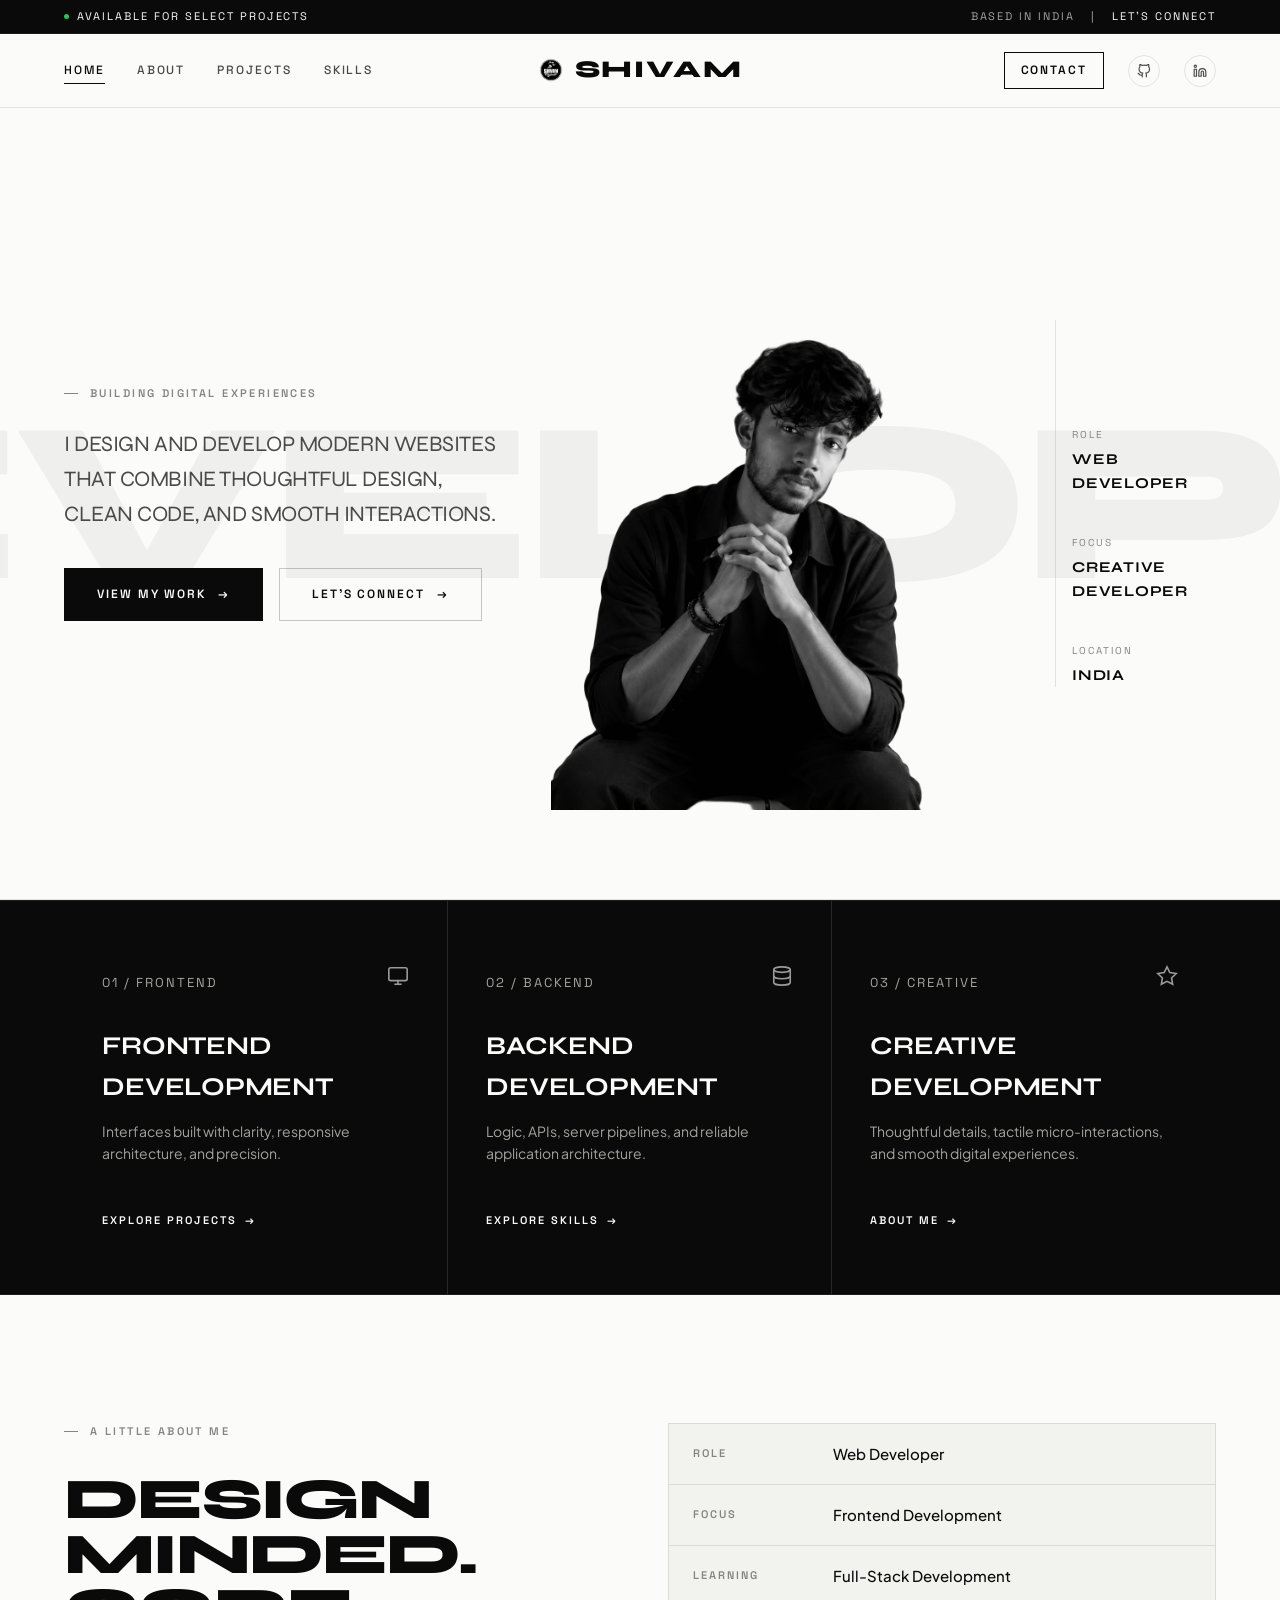
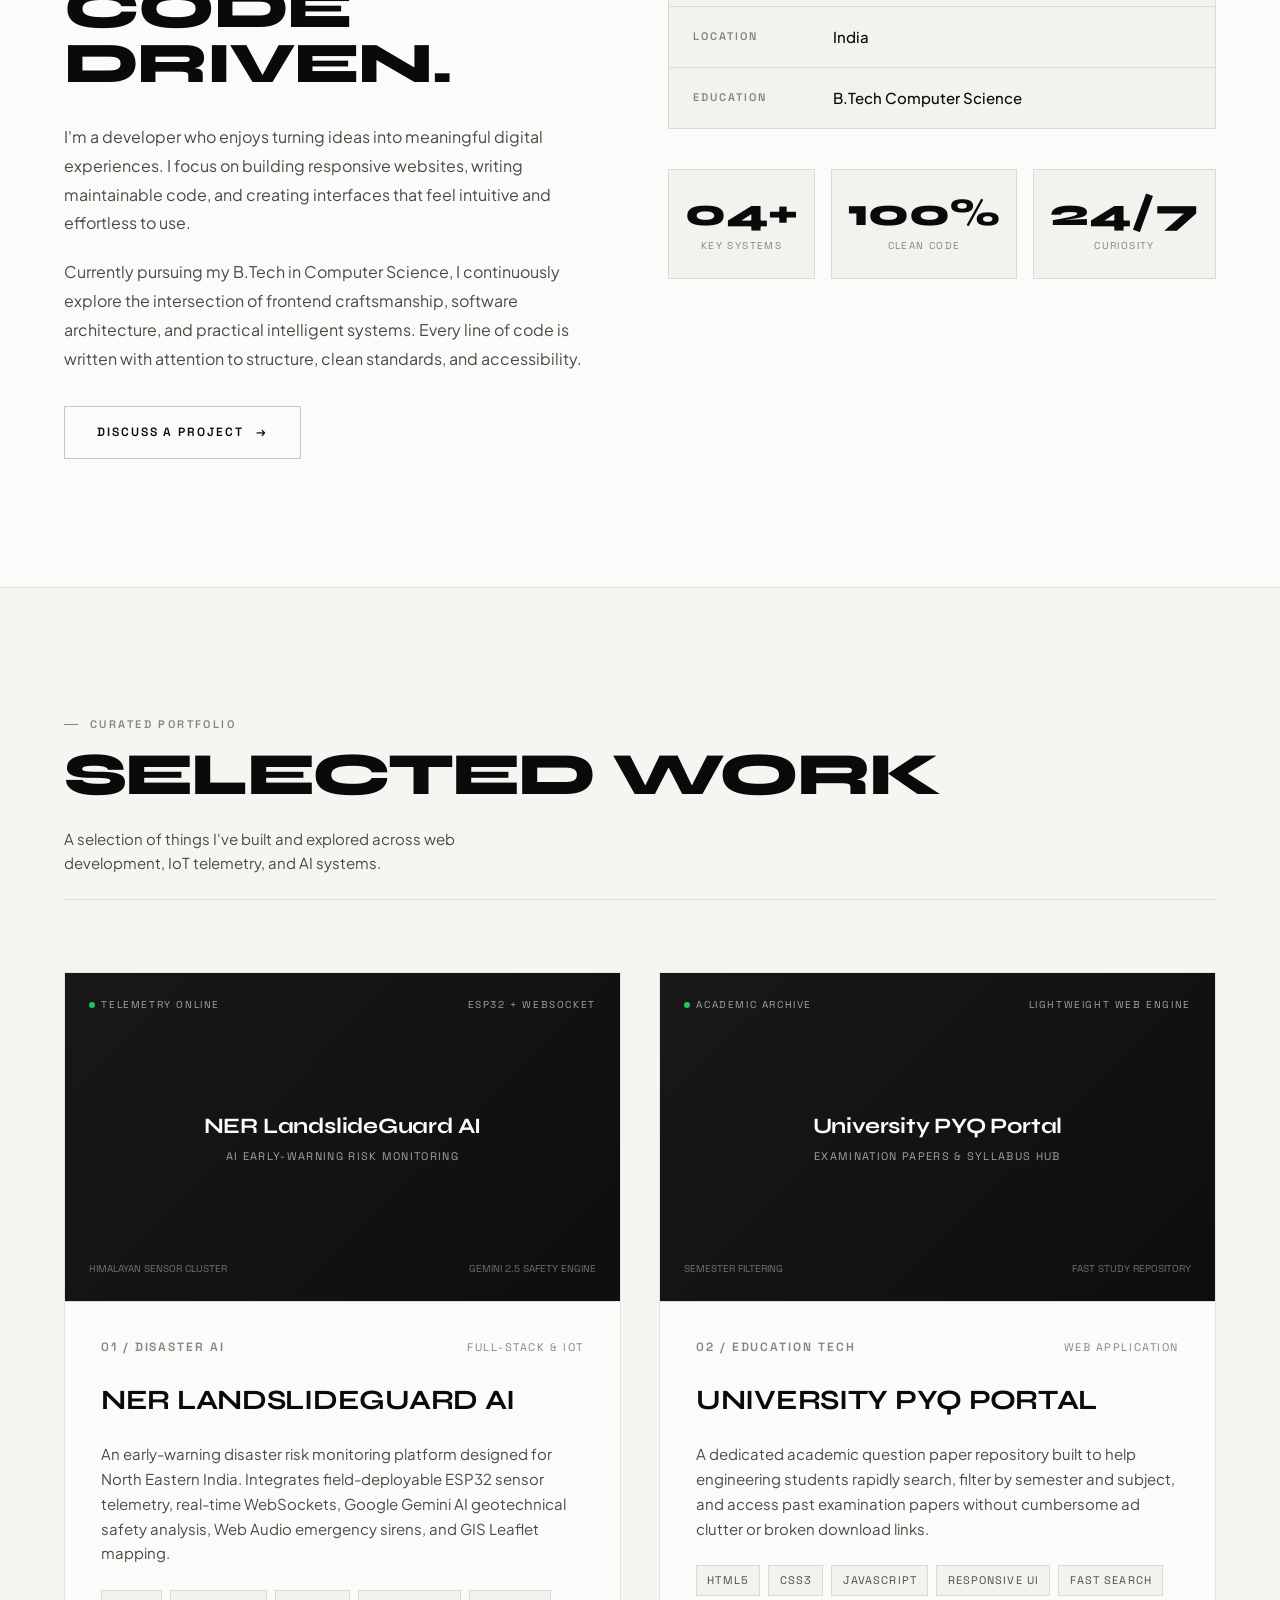
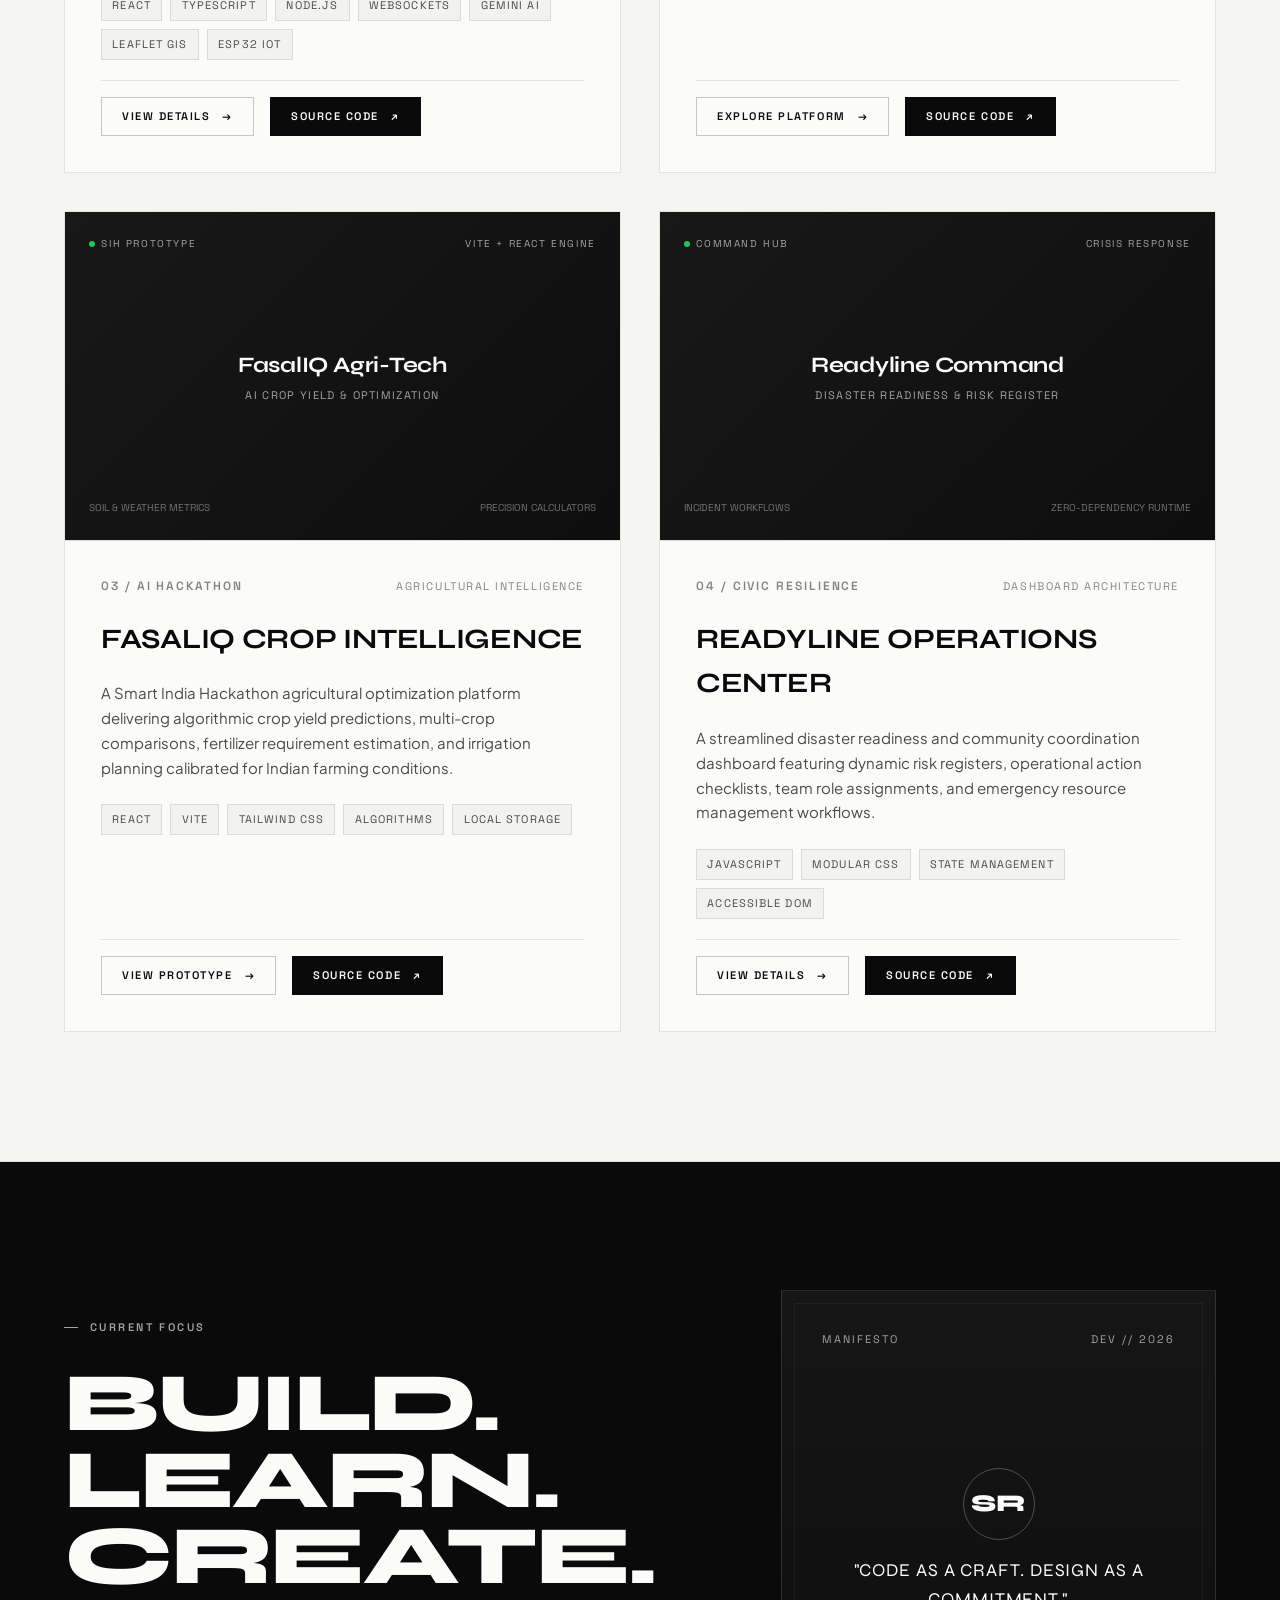
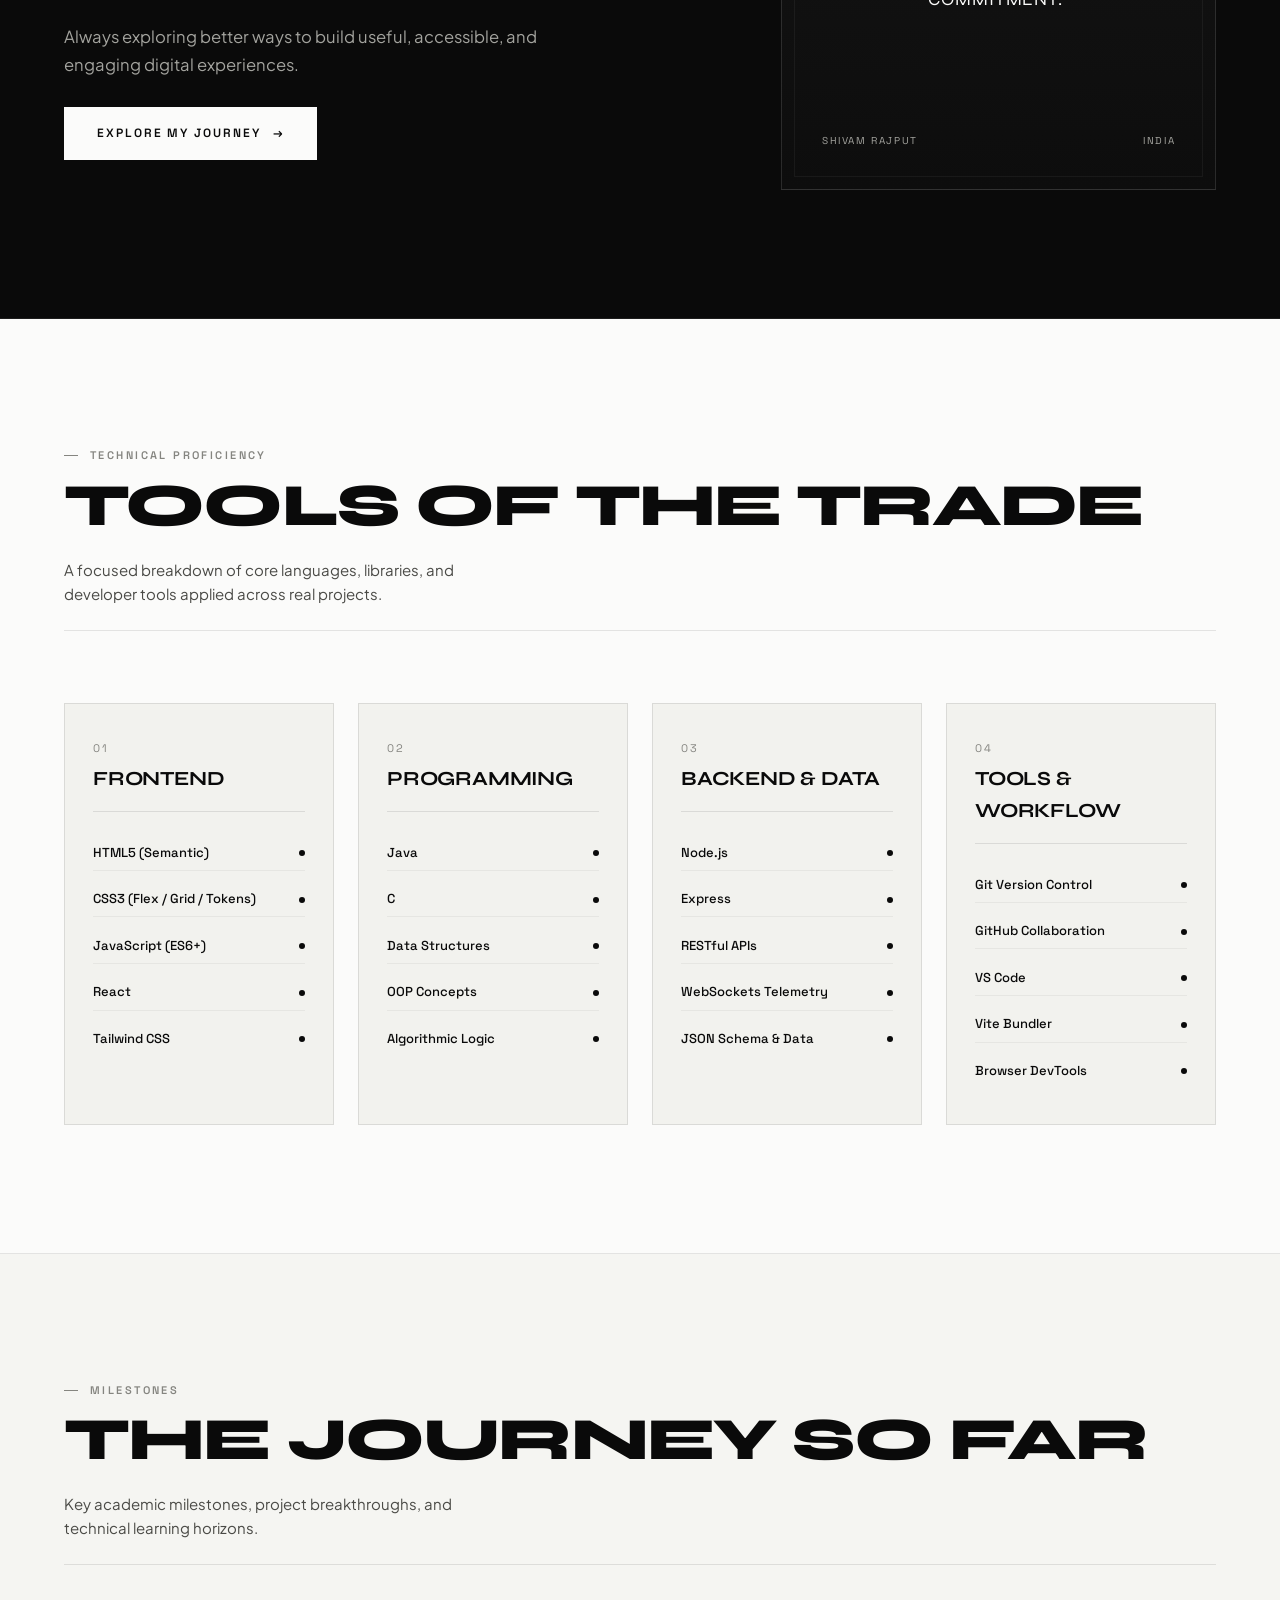
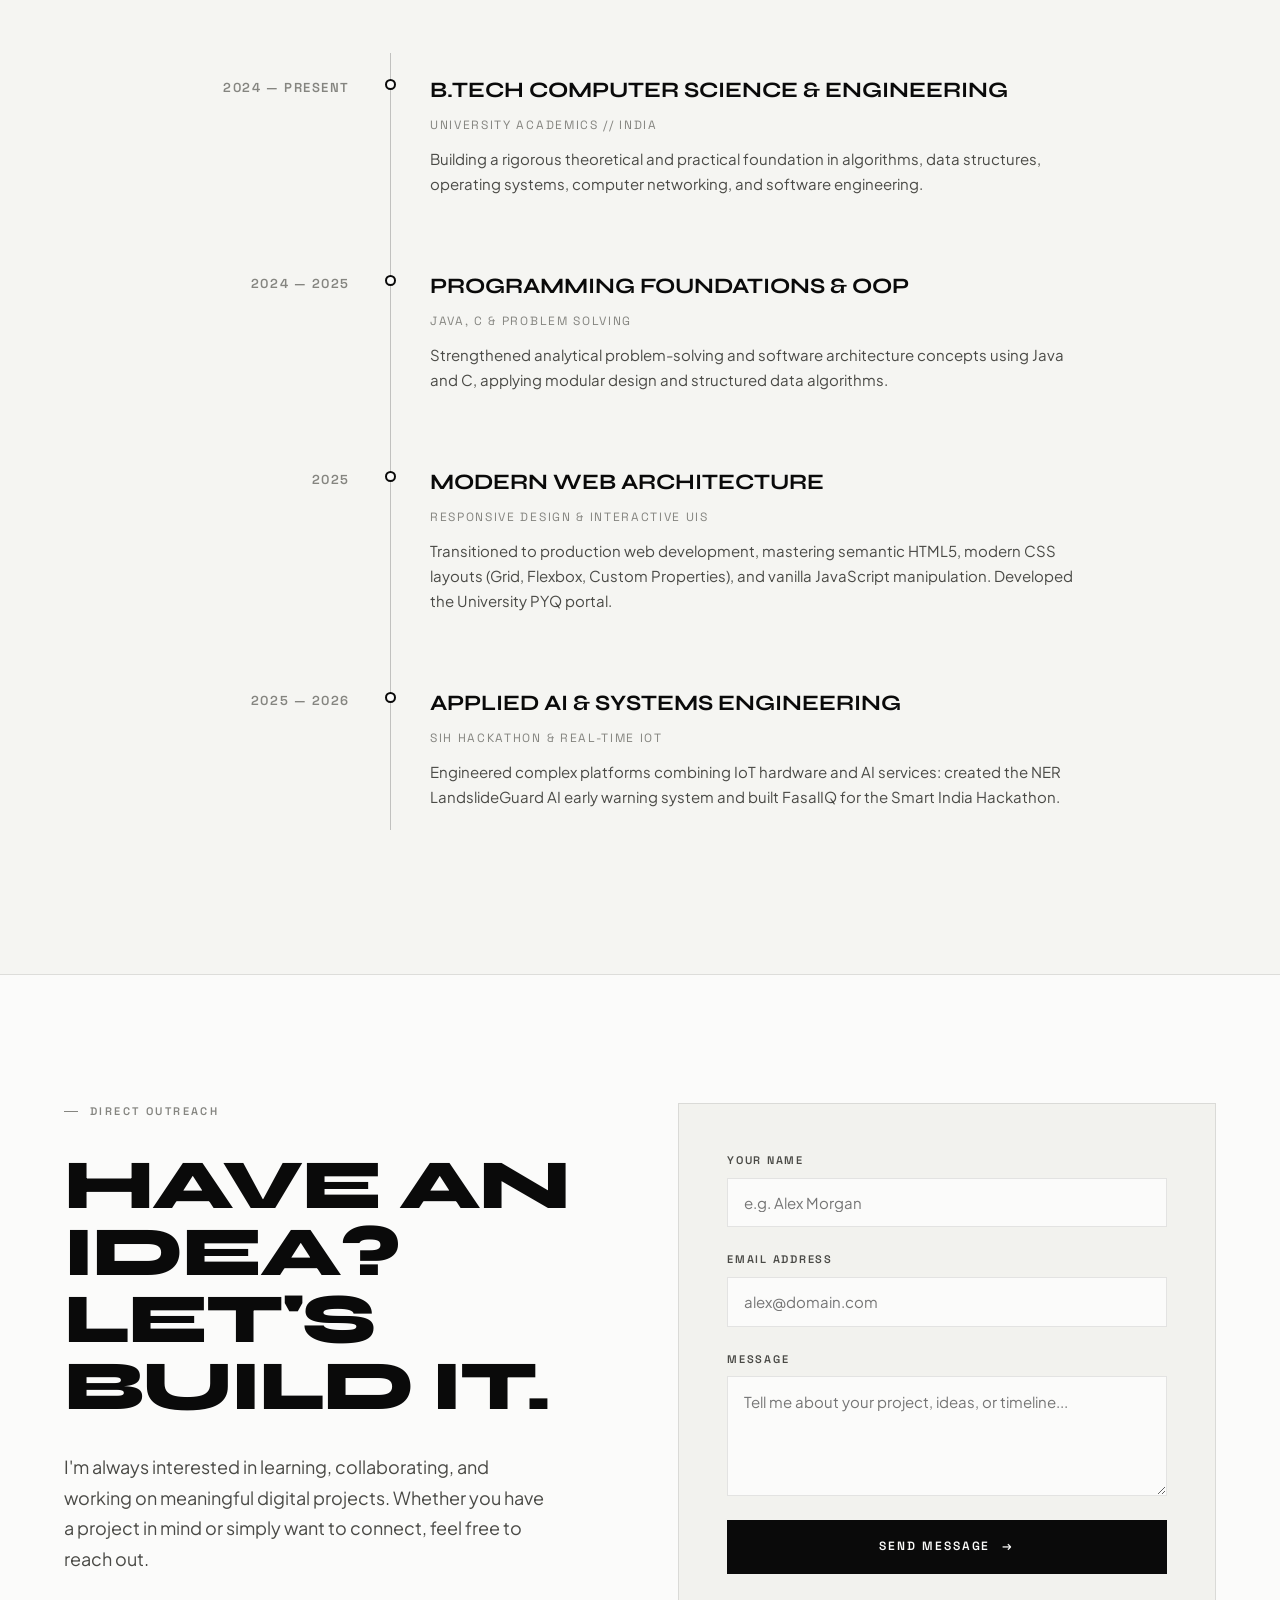
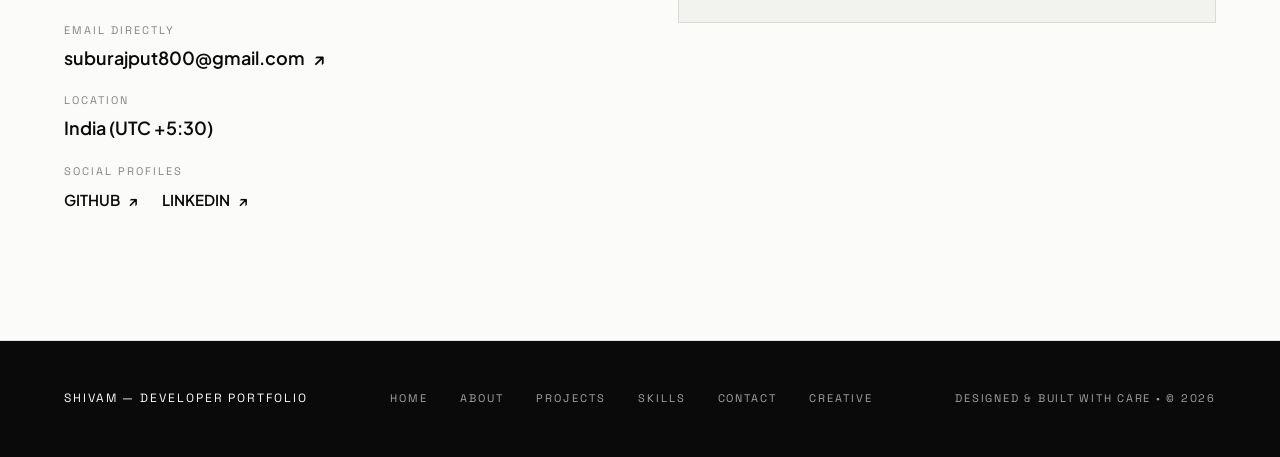
==== index.html @ 9993372a "adding files on git" ====
<!doctype html>
<html lang="en">
  <head>
    <meta charset="UTF-8" />
    <meta name="viewport" content="width=device-width, initial-scale=1.0" />
    <title>Shivam Rajput | Developer Portfolio</title>
    <meta
      name="description"
      content="Portfolio of Shivam Rajput, Web Developer & Software Developer based in India. Minimalist fashion-editorial portfolio showcasing selected projects, technical expertise, and development journey."
    />
    <meta name="theme-color" content="#0a0a0a" />

    <!-- Favicon -->
    <link rel="icon" type="image/png" href="lc.png" />

    <!-- Google Fonts Preconnect & Stylesheet -->
    <link rel="preconnect" href="https://fonts.googleapis.com" />
    <link rel="preconnect" href="https://fonts.gstatic.com" crossorigin />
    <link rel="stylesheet" href="style.css" />
  </head>

  <body>
    <!-- Subtle Custom Cursor for Desktop -->
    <div class="cursor-dot" aria-hidden="true"></div>
    <div class="cursor-ring" aria-hidden="true"></div>

    <!-- ======================================================================
         1. TOP ANNOUNCEMENT BAR
         ====================================================================== -->
    <div class="top-announcement">
      <div class="container announcement-inner">
        <div class="announcement-left">
          <span class="announcement-dot" aria-hidden="true"></span>
          <span>AVAILABLE FOR SELECT PROJECTS</span>
        </div>
        <div class="announcement-right">
          <span>BASED IN INDIA</span>
          <span aria-hidden="true">|</span>
          <a href="#contact">LET'S CONNECT</a>
        </div>
      </div>
    </div>

    <!-- ======================================================================
         2. NAVIGATION BAR
         ====================================================================== -->
    <header class="site-header">
      <div class="container nav-wrapper">
        <!-- Left Navigation -->
        <nav class="nav-left" aria-label="Main Navigation">
          <a href="#hero" class="nav-link active">HOME</a>
          <a href="#about" class="nav-link">ABOUT</a>
          <a href="#projects" class="nav-link">PROJECTS</a>
          <a href="#skills" class="nav-link">SKILLS</a>
        </nav>

        <!-- Center Brand -->
        <div class="nav-brand">
          <img src="lc.png" alt="Shivam Monogram" class="brand-monogram" width="28" height="28" />
          <a href="#hero" class="brand-title">SHIVAM</a>
        </div>

        <!-- Right Navigation & Icons -->
        <div class="nav-right">
          <a href="#contact" class="nav-contact-link">CONTACT</a>

          <!-- GitHub Icon Link -->
          <a
            href="https://github.com"
            target="_blank"
            rel="noopener noreferrer"
            class="nav-social-link"
            aria-label="GitHub Profile"
            title="GitHub Profile"
          >
            <svg viewBox="0 0 24 24" fill="none" stroke="currentColor" stroke-width="2" stroke-linecap="round" stroke-linejoin="round">
              <path d="M9 19c-5 1.5-5-2.5-7-3m14 6v-3.87a3.37 3.37 0 0 0-.94-2.61c3.14-.35 6.44-1.54 6.44-7A5.44 5.44 0 0 0 20 4.77 5.07 5.07 0 0 0 19.91 1S18.73.65 16 2.48a13.38 13.38 0 0 0-7 0C6.27.65 5.09 1 5.09 1A5.07 5.07 0 0 0 5 4.77a5.44 5.44 0 0 0-1.5 3.78c0 5.42 3.3 6.61 6.44 7A3.37 3.37 0 0 0 9 18.13V22"></path>
            </svg>
          </a>

          <!-- LinkedIn Icon Link -->
          <a
            href="https://linkedin.com"
            target="_blank"
            rel="noopener noreferrer"
            class="nav-social-link"
            aria-label="LinkedIn Profile"
            title="LinkedIn Profile"
          >
            <svg viewBox="0 0 24 24" fill="none" stroke="currentColor" stroke-width="2" stroke-linecap="round" stroke-linejoin="round">
              <path d="M16 8a6 6 0 0 1 6 6v7h-4v-7a2 2 0 0 0-2-2 2 2 0 0 0-2 2v7h-4v-7a6 6 0 0 1 6-6z"></path>
              <rect x="2" y="9" width="4" height="12"></rect>
              <circle cx="4" cy="4" r="2"></circle>
            </svg>
          </a>

          <!-- Mobile Hamburger Toggle -->
          <button
            class="mobile-toggle"
            aria-label="Open mobile navigation"
            aria-expanded="false"
          >
            <span></span>
            <span></span>
            <span></span>
          </button>
        </div>
      </div>
    </header>

    <!-- Mobile Drawer Menu Overlay -->
    <div class="mobile-nav-drawer" aria-label="Mobile Navigation Drawer">
      <div class="mobile-links">
        <a href="#hero" class="mobile-nav-link">
          <span>01 / HOME</span>
          <span class="arrow-icon">→</span>
        </a>
        <a href="#about" class="mobile-nav-link">
          <span>02 / ABOUT</span>
          <span class="arrow-icon">→</span>
        </a>
        <a href="#projects" class="mobile-nav-link">
          <span>03 / SELECTED WORK</span>
          <span class="arrow-icon">→</span>
        </a>
        <a href="#skills" class="mobile-nav-link">
          <span>04 / SKILLS</span>
          <span class="arrow-icon">→</span>
        </a>
        <a href="#journey" class="mobile-nav-link">
          <span>05 / JOURNEY</span>
          <span class="arrow-icon">→</span>
        </a>
        <a href="creativity.html" class="mobile-nav-link">
          <span>06 / CREATIVE LAB</span>
          <span class="arrow-icon">→</span>
        </a>
        <a href="#contact" class="mobile-nav-link">
          <span>07 / CONTACT</span>
          <span class="arrow-icon">→</span>
        </a>
      </div>

      <div class="mobile-nav-footer">
        <span class="kicker">BASED IN INDIA</span>
        <div class="mobile-socials">
          <a href="mailto:suburajput800@gmail.com" class="btn btn-sm btn-outline">EMAIL DIRECT</a>
          <a href="./login.html" class="btn btn-sm btn-outline">LOGIN</a>
        </div>
      </div>
    </div>

    <!-- ======================================================================
         3. HERO SECTION (GAZU COMPOSITION)
         ====================================================================== -->
    <section class="hero-section" id="hero">
      <!-- Massive Oversized Typography Behind Image -->
      <div class="hero-watermark" aria-hidden="true">DEVELOPER</div>

      <div class="container hero-grid">
        <!-- Left Editorial Column -->
        <div class="hero-content">
          <span class="kicker reveal">BUILDING DIGITAL EXPERIENCES</span>

          <h1 class="hero-tagline title-editorial reveal delay-1">
            I design and develop modern websites that combine thoughtful design, clean code, and smooth interactions.
          </h1>

          <div class="hero-ctas reveal delay-2">
            <a href="#projects" class="btn btn-primary">
              VIEW MY WORK
              <span class="arrow-icon">→</span>
            </a>
            <a href="#contact" class="btn btn-outline">
              LET'S CONNECT
              <span class="arrow-icon">→</span>
            </a>
          </div>
        </div>

        <!-- Center Photograph Cutout (Overlapping Watermark) -->
        <div class="hero-image-wrap reveal delay-1">
          <img
            src="myphoto.png"
            alt="Shivam Rajput - Web Developer"
            class="hero-portrait"
            width="620"
            height="780"
            loading="eager"
          />
        </div>

        <!-- Right Vertical Editorial Metadata -->
        <div class="hero-meta reveal delay-2">
          <div class="hero-meta-item">
            <span class="hero-meta-label">ROLE</span>
            <span class="hero-meta-value">WEB DEVELOPER</span>
          </div>

          <div class="hero-meta-item">
            <span class="hero-meta-label">FOCUS</span>
            <span class="hero-meta-value">CREATIVE DEVELOPER</span>
          </div>

          <div class="hero-meta-item">
            <span class="hero-meta-label">LOCATION</span>
            <span class="hero-meta-value">INDIA</span>
          </div>
        </div>
      </div>
    </section>

    <!-- ======================================================================
         4. DEVELOPER CATEGORY STRIP (GAZU STRIP)
         ====================================================================== -->
    <section class="category-strip" aria-label="Specialization Categories">
      <div class="container category-grid">
        <!-- Category 1 -->
        <a href="#projects" class="category-card reveal">
          <div class="category-top">
            <span class="category-number">01 / FRONTEND</span>
            <svg class="category-icon" width="22" height="22" viewBox="0 0 24 24" fill="none" stroke="currentColor" stroke-width="1.75">
              <rect x="2" y="3" width="20" height="14" rx="2" ry="2"></rect>
              <line x1="8" y1="21" x2="16" y2="21"></line>
              <line x1="12" y1="17" x2="12" y2="21"></line>
            </svg>
          </div>
          <div class="category-body">
            <h3 class="category-title">FRONTEND DEVELOPMENT</h3>
            <p class="category-desc">Interfaces built with clarity, responsive architecture, and precision.</p>
          </div>
          <span class="category-link">
            EXPLORE PROJECTS
            <span class="arrow-icon">→</span>
          </span>
        </a>

        <!-- Category 2 -->
        <a href="#skills" class="category-card reveal delay-1">
          <div class="category-top">
            <span class="category-number">02 / BACKEND</span>
            <svg class="category-icon" width="22" height="22" viewBox="0 0 24 24" fill="none" stroke="currentColor" stroke-width="1.75">
              <ellipse cx="12" cy="5" rx="9" ry="3"></ellipse>
              <path d="M21 12c0 1.66-4 3-9 3s-9-1.34-9-3"></path>
              <path d="M3 5v14c0 1.66 4 3 9 3s9-1.34 9-3V5"></path>
            </svg>
          </div>
          <div class="category-body">
            <h3 class="category-title">BACKEND DEVELOPMENT</h3>
            <p class="category-desc">Logic, APIs, server pipelines, and reliable application architecture.</p>
          </div>
          <span class="category-link">
            EXPLORE SKILLS
            <span class="arrow-icon">→</span>
          </span>
        </a>

        <!-- Category 3 -->
        <a href="#about" class="category-card reveal delay-2">
          <div class="category-top">
            <span class="category-number">03 / CREATIVE</span>
            <svg class="category-icon" width="22" height="22" viewBox="0 0 24 24" fill="none" stroke="currentColor" stroke-width="1.75">
              <polygon points="12 2 15.09 8.26 22 9.27 17 14.14 18.18 21.02 12 17.77 5.82 21.02 7 14.14 2 9.27 8.91 8.26 12 2"></polygon>
            </svg>
          </div>
          <div class="category-body">
            <h3 class="category-title">CREATIVE DEVELOPMENT</h3>
            <p class="category-desc">Thoughtful details, tactile micro-interactions, and smooth digital experiences.</p>
          </div>
          <span class="category-link">
            ABOUT ME
            <span class="arrow-icon">→</span>
          </span>
        </a>
      </div>
    </section>

    <!-- ======================================================================
         5. INTRODUCTION / ABOUT SECTION
         ====================================================================== -->
    <section class="about-section" id="about">
      <div class="container about-layout">
        <!-- Left Side: Editorial Narrative -->
        <div class="about-left">
          <span class="kicker reveal">A LITTLE ABOUT ME</span>

          <h2 class="about-headline title-display reveal delay-1">
            DESIGN MINDED.<br />CODE DRIVEN.
          </h2>

          <div class="about-narrative reveal delay-2">
            <p>
              I'm a developer who enjoys turning ideas into meaningful digital experiences.
              I focus on building responsive websites, writing maintainable code, and creating
              interfaces that feel intuitive and effortless to use.
            </p>
            <p>
              Currently pursuing my B.Tech in Computer Science, I continuously explore the
              intersection of frontend craftsmanship, software architecture, and practical
              intelligent systems. Every line of code is written with attention to structure,
              clean standards, and accessibility.
            </p>
          </div>

          <div class="reveal delay-3">
            <a href="#contact" class="btn btn-outline">
              DISCUSS A PROJECT
              <span class="arrow-icon">→</span>
            </a>
          </div>
        </div>

        <!-- Right Side: Editorial Specifications & Metrics -->
        <div class="about-right">
          <!-- Specifications Table -->
          <div class="editorial-specs reveal delay-1">
            <div class="spec-row">
              <span class="spec-label">ROLE</span>
              <span class="spec-value">Web Developer</span>
            </div>
            <div class="spec-row">
              <span class="spec-label">FOCUS</span>
              <span class="spec-value">Frontend Development</span>
            </div>
            <div class="spec-row">
              <span class="spec-label">LEARNING</span>
              <span class="spec-value">Full-Stack Development</span>
            </div>
            <div class="spec-row">
              <span class="spec-label">LOCATION</span>
              <span class="spec-value">India</span>
            </div>
            <div class="spec-row">
              <span class="spec-label">EDUCATION</span>
              <span class="spec-value">B.Tech Computer Science</span>
            </div>
          </div>

          <!-- Metrics Block -->
          <div class="editorial-metrics reveal delay-2">
            <div class="metric-tile">
              <span class="metric-num">04+</span>
              <span class="metric-label">Key Systems</span>
            </div>
            <div class="metric-tile">
              <span class="metric-num">100%</span>
              <span class="metric-label">Clean Code</span>
            </div>
            <div class="metric-tile">
              <span class="metric-num">24/7</span>
              <span class="metric-label">Curiosity</span>
            </div>
          </div>
        </div>
      </div>
    </section>

    <!-- ======================================================================
         6. FEATURED PROJECTS ("SELECTED WORK")
         ====================================================================== -->
    <section class="projects-section" id="projects">
      <div class="container">
        <!-- Section Header -->
        <div class="section-header-editorial">
          <div class="section-header-left">
            <span class="kicker reveal">CURATED PORTFOLIO</span>
            <h2 class="section-title title-display reveal delay-1">SELECTED WORK</h2>
          </div>
          <p class="section-subtitle reveal delay-2">
            A selection of things I've built and explored across web development, IoT telemetry, and AI systems.
          </p>
        </div>

        <!-- Projects Grid -->
        <div class="projects-grid">
          <!-- Project 1: NER LandslideGuard AI -->
          <article class="project-card reveal">
            <div class="project-preview">
              <div class="project-preview-mockup">
                <div class="mockup-header">
                  <span class="mockup-status-dot">TELEMETRY ONLINE</span>
                  <span>ESP32 + WEBSOCKET</span>
                </div>
                <div class="mockup-center">
                  <h4>NER LandslideGuard AI</h4>
                  <p>AI EARLY-WARNING RISK MONITORING</p>
                </div>
                <div class="mockup-footer">
                  <span>HIMALAYAN SENSOR CLUSTER</span>
                  <span>GEMINI 2.5 SAFETY ENGINE</span>
                </div>
              </div>
            </div>

            <div class="project-info">
              <div class="project-meta-bar">
                <span class="project-index">01 / DISASTER AI</span>
                <span class="project-type">FULL-STACK & IOT</span>
              </div>

              <h3 class="project-title">NER LandslideGuard AI</h3>

              <p class="project-desc">
                An early-warning disaster risk monitoring platform designed for North Eastern India. Integrates field-deployable ESP32 sensor telemetry, real-time WebSockets, Google Gemini AI geotechnical safety analysis, Web Audio emergency sirens, and GIS Leaflet mapping.
              </p>

              <div class="project-tech-tags">
                <span class="tech-tag">React</span>
                <span class="tech-tag">TypeScript</span>
                <span class="tech-tag">Node.js</span>
                <span class="tech-tag">WebSockets</span>
                <span class="tech-tag">Gemini AI</span>
                <span class="tech-tag">Leaflet GIS</span>
                <span class="tech-tag">ESP32 IoT</span>
              </div>

              <div class="project-actions">
                <a href="#contact" class="btn btn-sm btn-outline">
                  VIEW DETAILS
                  <span class="arrow-icon">→</span>
                </a>
                <a href="https://github.com" target="_blank" rel="noopener noreferrer" class="btn btn-sm btn-primary">
                  SOURCE CODE
                  <span class="arrow-icon">↗</span>
                </a>
              </div>
            </div>
          </article>

          <!-- Project 2: University PYQ Portal -->
          <article class="project-card reveal delay-1">
            <div class="project-preview">
              <div class="project-preview-mockup">
                <div class="mockup-header">
                  <span class="mockup-status-dot">ACADEMIC ARCHIVE</span>
                  <span>LIGHTWEIGHT WEB ENGINE</span>
                </div>
                <div class="mockup-center">
                  <h4>University PYQ Portal</h4>
                  <p>EXAMINATION PAPERS & SYLLABUS HUB</p>
                </div>
                <div class="mockup-footer">
                  <span>SEMESTER FILTERING</span>
                  <span>FAST STUDY REPOSITORY</span>
                </div>
              </div>
            </div>

            <div class="project-info">
              <div class="project-meta-bar">
                <span class="project-index">02 / EDUCATION TECH</span>
                <span class="project-type">WEB APPLICATION</span>
              </div>

              <h3 class="project-title">University PYQ Portal</h3>

              <p class="project-desc">
                A dedicated academic question paper repository built to help engineering students rapidly search, filter by semester and subject, and access past examination papers without cumbersome ad clutter or broken download links.
              </p>

              <div class="project-tech-tags">
                <span class="tech-tag">HTML5</span>
                <span class="tech-tag">CSS3</span>
                <span class="tech-tag">JavaScript</span>
                <span class="tech-tag">Responsive UI</span>
                <span class="tech-tag">Fast Search</span>
              </div>

              <div class="project-actions">
                <a href="#contact" class="btn btn-sm btn-outline">
                  EXPLORE PLATFORM
                  <span class="arrow-icon">→</span>
                </a>
                <a href="https://github.com" target="_blank" rel="noopener noreferrer" class="btn btn-sm btn-primary">
                  SOURCE CODE
                  <span class="arrow-icon">↗</span>
                </a>
              </div>
            </div>
          </article>

          <!-- Project 3: FasalIQ -->
          <article class="project-card reveal delay-2">
            <div class="project-preview">
              <div class="project-preview-mockup">
                <div class="mockup-header">
                  <span class="mockup-status-dot">SIH PROTOTYPE</span>
                  <span>VITE + REACT ENGINE</span>
                </div>
                <div class="mockup-center">
                  <h4>FasalIQ Agri-Tech</h4>
                  <p>AI CROP YIELD & OPTIMIZATION</p>
                </div>
                <div class="mockup-footer">
                  <span>SOIL & WEATHER METRICS</span>
                  <span>PRECISION CALCULATORS</span>
                </div>
              </div>
            </div>

            <div class="project-info">
              <div class="project-meta-bar">
                <span class="project-index">03 / AI HACKATHON</span>
                <span class="project-type">AGRICULTURAL INTELLIGENCE</span>
              </div>

              <h3 class="project-title">FasalIQ Crop Intelligence</h3>

              <p class="project-desc">
                A Smart India Hackathon agricultural optimization platform delivering algorithmic crop yield predictions, multi-crop comparisons, fertilizer requirement estimation, and irrigation planning calibrated for Indian farming conditions.
              </p>

              <div class="project-tech-tags">
                <span class="tech-tag">React</span>
                <span class="tech-tag">Vite</span>
                <span class="tech-tag">Tailwind CSS</span>
                <span class="tech-tag">Algorithms</span>
                <span class="tech-tag">Local Storage</span>
              </div>

              <div class="project-actions">
                <a href="#contact" class="btn btn-sm btn-outline">
                  VIEW PROTOTYPE
                  <span class="arrow-icon">→</span>
                </a>
                <a href="https://github.com" target="_blank" rel="noopener noreferrer" class="btn btn-sm btn-primary">
                  SOURCE CODE
                  <span class="arrow-icon">↗</span>
                </a>
              </div>
            </div>
          </article>

          <!-- Project 4: Readyline -->
          <article class="project-card reveal delay-3">
            <div class="project-preview">
              <div class="project-preview-mockup">
                <div class="mockup-header">
                  <span class="mockup-status-dot">COMMAND HUB</span>
                  <span>CRISIS RESPONSE</span>
                </div>
                <div class="mockup-center">
                  <h4>Readyline Command</h4>
                  <p>DISASTER READINESS & RISK REGISTER</p>
                </div>
                <div class="mockup-footer">
                  <span>INCIDENT WORKFLOWS</span>
                  <span>ZERO-DEPENDENCY RUNTIME</span>
                </div>
              </div>
            </div>

            <div class="project-info">
              <div class="project-meta-bar">
                <span class="project-index">04 / CIVIC RESILIENCE</span>
                <span class="project-type">DASHBOARD ARCHITECTURE</span>
              </div>

              <h3 class="project-title">Readyline Operations Center</h3>

              <p class="project-desc">
                A streamlined disaster readiness and community coordination dashboard featuring dynamic risk registers, operational action checklists, team role assignments, and emergency resource management workflows.
              </p>

              <div class="project-tech-tags">
                <span class="tech-tag">JavaScript</span>
                <span class="tech-tag">Modular CSS</span>
                <span class="tech-tag">State Management</span>
                <span class="tech-tag">Accessible DOM</span>
              </div>

              <div class="project-actions">
                <a href="#contact" class="btn btn-sm btn-outline">
                  VIEW DETAILS
                  <span class="arrow-icon">→</span>
                </a>
                <a href="https://github.com" target="_blank" rel="noopener noreferrer" class="btn btn-sm btn-primary">
                  SOURCE CODE
                  <span class="arrow-icon">↗</span>
                </a>
              </div>
            </div>
          </article>
        </div>
      </div>
    </section>

    <!-- ======================================================================
         7. NEW VIBES SECTION — DEVELOPER BANNER
         ====================================================================== -->
    <section class="vibes-banner" id="journey-banner">
      <div class="container vibes-grid">
        <!-- Left Side: Editorial Typography -->
        <div class="vibes-left">
          <span class="kicker kicker-light reveal">CURRENT FOCUS</span>

          <h2 class="vibes-title title-display reveal delay-1">
            BUILD.<br />LEARN.<br />CREATE.
          </h2>

          <p class="vibes-desc reveal delay-2">
            Always exploring better ways to build useful, accessible, and engaging digital experiences.
          </p>

          <div class="reveal delay-3">
            <a href="#journey" class="btn btn-light">
              EXPLORE MY JOURNEY
              <span class="arrow-icon">→</span>
            </a>
          </div>
        </div>

        <!-- Right Side: Luxury Editorial Monolith Graphic -->
        <div class="vibes-right reveal delay-2">
          <div class="vibes-monolith">
            <div class="monolith-header">
              <span>MANIFESTO</span>
              <span>DEV // 2026</span>
            </div>

            <div class="monolith-core">
              <div class="monolith-badge">SR</div>
              <p class="monolith-quote">
                "CODE AS A CRAFT. DESIGN AS A COMMITMENT."
              </p>
            </div>

            <div class="monolith-footer">
              <span>SHIVAM RAJPUT</span>
              <span>INDIA</span>
            </div>
          </div>
        </div>
      </div>
    </section>

    <!-- ======================================================================
         8. SKILLS SECTION ("TOOLS OF THE TRADE")
         ====================================================================== -->
    <section class="skills-section" id="skills">
      <div class="container">
        <!-- Section Header -->
        <div class="section-header-editorial">
          <div class="section-header-left">
            <span class="kicker reveal">TECHNICAL PROFICIENCY</span>
            <h2 class="section-title title-display reveal delay-1">TOOLS OF THE TRADE</h2>
          </div>
          <p class="section-subtitle reveal delay-2">
            A focused breakdown of core languages, libraries, and developer tools applied across real projects.
          </p>
        </div>

        <!-- Skills Grid -->
        <div class="skills-grid">
          <!-- Skill Category 1: Frontend -->
          <div class="skill-category-card reveal">
            <div class="skill-cat-header">
              <span class="skill-cat-index">01</span>
              <h3 class="skill-cat-title">FRONTEND</h3>
            </div>
            <div class="skill-tags-list">
              <div class="skill-tag-item">
                <span>HTML5 (Semantic)</span>
                <span class="skill-level-dot"></span>
              </div>
              <div class="skill-tag-item">
                <span>CSS3 (Flex / Grid / Tokens)</span>
                <span class="skill-level-dot"></span>
              </div>
              <div class="skill-tag-item">
                <span>JavaScript (ES6+)</span>
                <span class="skill-level-dot"></span>
              </div>
              <div class="skill-tag-item">
                <span>React</span>
                <span class="skill-level-dot"></span>
              </div>
              <div class="skill-tag-item">
                <span>Tailwind CSS</span>
                <span class="skill-level-dot"></span>
              </div>
            </div>
          </div>

          <!-- Skill Category 2: Programming -->
          <div class="skill-category-card reveal delay-1">
            <div class="skill-cat-header">
              <span class="skill-cat-index">02</span>
              <h3 class="skill-cat-title">PROGRAMMING</h3>
            </div>
            <div class="skill-tags-list">
              <div class="skill-tag-item">
                <span>Java</span>
                <span class="skill-level-dot"></span>
              </div>
              <div class="skill-tag-item">
                <span>C</span>
                <span class="skill-level-dot"></span>
              </div>
              <div class="skill-tag-item">
                <span>Data Structures</span>
                <span class="skill-level-dot"></span>
              </div>
              <div class="skill-tag-item">
                <span>OOP Concepts</span>
                <span class="skill-level-dot"></span>
              </div>
              <div class="skill-tag-item">
                <span>Algorithmic Logic</span>
                <span class="skill-level-dot"></span>
              </div>
            </div>
          </div>

          <!-- Skill Category 3: Backend & Architecture -->
          <div class="skill-category-card reveal delay-2">
            <div class="skill-cat-header">
              <span class="skill-cat-index">03</span>
              <h3 class="skill-cat-title">BACKEND & DATA</h3>
            </div>
            <div class="skill-tags-list">
              <div class="skill-tag-item">
                <span>Node.js</span>
                <span class="skill-level-dot"></span>
              </div>
              <div class="skill-tag-item">
                <span>Express</span>
                <span class="skill-level-dot"></span>
              </div>
              <div class="skill-tag-item">
                <span>RESTful APIs</span>
                <span class="skill-level-dot"></span>
              </div>
              <div class="skill-tag-item">
                <span>WebSockets Telemetry</span>
                <span class="skill-level-dot"></span>
              </div>
              <div class="skill-tag-item">
                <span>JSON Schema & Data</span>
                <span class="skill-level-dot"></span>
              </div>
            </div>
          </div>

          <!-- Skill Category 4: Tools & Workflow -->
          <div class="skill-category-card reveal delay-3">
            <div class="skill-cat-header">
              <span class="skill-cat-index">04</span>
              <h3 class="skill-cat-title">TOOLS & WORKFLOW</h3>
            </div>
            <div class="skill-tags-list">
              <div class="skill-tag-item">
                <span>Git Version Control</span>
                <span class="skill-level-dot"></span>
              </div>
              <div class="skill-tag-item">
                <span>GitHub Collaboration</span>
                <span class="skill-level-dot"></span>
              </div>
              <div class="skill-tag-item">
                <span>VS Code</span>
                <span class="skill-level-dot"></span>
              </div>
              <div class="skill-tag-item">
                <span>Vite Bundler</span>
                <span class="skill-level-dot"></span>
              </div>
              <div class="skill-tag-item">
                <span>Browser DevTools</span>
                <span class="skill-level-dot"></span>
              </div>
            </div>
          </div>
        </div>
      </div>
    </section>

    <!-- ======================================================================
         9. EXPERIENCE / LEARNING JOURNEY TIMELINE
         ====================================================================== -->
    <section class="journey-section" id="journey">
      <div class="container">
        <!-- Section Header -->
        <div class="section-header-editorial">
          <div class="section-header-left">
            <span class="kicker reveal">MILESTONES</span>
            <h2 class="section-title title-display reveal delay-1">THE JOURNEY SO FAR</h2>
          </div>
          <p class="section-subtitle reveal delay-2">
            Key academic milestones, project breakthroughs, and technical learning horizons.
          </p>
        </div>

        <!-- Editorial Timeline -->
        <div class="timeline">
          <!-- Timeline Item 1 -->
          <div class="timeline-item reveal">
            <div class="timeline-date-col">
              <span class="timeline-date">2024 — PRESENT</span>
              <span class="timeline-node" aria-hidden="true"></span>
            </div>
            <div class="timeline-content-col">
              <h3 class="timeline-role">B.Tech Computer Science & Engineering</h3>
              <span class="timeline-org">UNIVERSITY ACADEMICS // INDIA</span>
              <p class="timeline-desc">
                Building a rigorous theoretical and practical foundation in algorithms, data structures, operating systems, computer networking, and software engineering.
              </p>
            </div>
          </div>

          <!-- Timeline Item 2 -->
          <div class="timeline-item reveal delay-1">
            <div class="timeline-date-col">
              <span class="timeline-date">2024 — 2025</span>
              <span class="timeline-node" aria-hidden="true"></span>
            </div>
            <div class="timeline-content-col">
              <h3 class="timeline-role">Programming Foundations & OOP</h3>
              <span class="timeline-org">JAVA, C & PROBLEM SOLVING</span>
              <p class="timeline-desc">
                Strengthened analytical problem-solving and software architecture concepts using Java and C, applying modular design and structured data algorithms.
              </p>
            </div>
          </div>

          <!-- Timeline Item 3 -->
          <div class="timeline-item reveal delay-2">
            <div class="timeline-date-col">
              <span class="timeline-date">2025</span>
              <span class="timeline-node" aria-hidden="true"></span>
            </div>
            <div class="timeline-content-col">
              <h3 class="timeline-role">Modern Web Architecture</h3>
              <span class="timeline-org">RESPONSIVE DESIGN & INTERACTIVE UIS</span>
              <p class="timeline-desc">
                Transitioned to production web development, mastering semantic HTML5, modern CSS layouts (Grid, Flexbox, Custom Properties), and vanilla JavaScript manipulation. Developed the University PYQ portal.
              </p>
            </div>
          </div>

          <!-- Timeline Item 4 -->
          <div class="timeline-item reveal delay-3">
            <div class="timeline-date-col">
              <span class="timeline-date">2025 — 2026</span>
              <span class="timeline-node" aria-hidden="true"></span>
            </div>
            <div class="timeline-content-col">
              <h3 class="timeline-role">Applied AI & Systems Engineering</h3>
              <span class="timeline-org">SIH HACKATHON & REAL-TIME IOT</span>
              <p class="timeline-desc">
                Engineered complex platforms combining IoT hardware and AI services: created the NER LandslideGuard AI early warning system and built FasalIQ for the Smart India Hackathon.
              </p>
            </div>
          </div>
        </div>
      </div>
    </section>

    <!-- ======================================================================
         10. CONTACT SECTION
         ====================================================================== -->
    <section class="contact-section" id="contact">
      <div class="container contact-layout">
        <!-- Left Side: Editorial Outreach -->
        <div class="contact-left">
          <span class="kicker reveal">DIRECT OUTREACH</span>

          <h2 class="contact-headline title-display reveal delay-1">
            HAVE AN IDEA?<br />LET'S BUILD IT.
          </h2>

          <p class="contact-subtext reveal delay-2">
            I'm always interested in learning, collaborating, and working on meaningful digital projects. Whether you have a project in mind or simply want to connect, feel free to reach out.
          </p>

          <div class="contact-methods reveal delay-3">
            <div class="contact-item">
              <span class="contact-label">EMAIL DIRECTLY</span>
              <a href="mailto:suburajput800@gmail.com" class="contact-val">
                suburajput800@gmail.com
                <span class="arrow-icon">↗</span>
              </a>
            </div>

            <div class="contact-item">
              <span class="contact-label">LOCATION</span>
              <span class="contact-val">India (UTC +5:30)</span>
            </div>

            <div class="contact-item">
              <span class="contact-label">SOCIAL PROFILES</span>
              <div style="display: flex; gap: 1.5rem; margin-top: 0.25rem;">
                <a href="https://github.com" target="_blank" rel="noopener noreferrer" class="contact-val" style="font-size: 0.9375rem;">
                  GITHUB <span class="arrow-icon">↗</span>
                </a>
                <a href="https://linkedin.com" target="_blank" rel="noopener noreferrer" class="contact-val" style="font-size: 0.9375rem;">
                  LINKEDIN <span class="arrow-icon">↗</span>
                </a>
              </div>
            </div>
          </div>
        </div>

        <!-- Right Side: Validated Contact Form -->
        <div class="contact-right reveal delay-2">
          <div class="contact-form-wrap">
            <form id="portfolio-contact-form" class="contact-form" novalidate>
              <div class="form-group">
                <label for="contact-name" class="form-label">YOUR NAME</label>
                <input
                  type="text"
                  id="contact-name"
                  name="name"
                  class="form-input"
                  placeholder="e.g. Alex Morgan"
                  required
                />
              </div>

              <div class="form-group">
                <label for="contact-email" class="form-label">EMAIL ADDRESS</label>
                <input
                  type="email"
                  id="contact-email"
                  name="email"
                  class="form-input"
                  placeholder="alex@domain.com"
                  required
                />
              </div>

              <div class="form-group">
                <label for="contact-message" class="form-label">MESSAGE</label>
                <textarea
                  id="contact-message"
                  name="message"
                  class="form-textarea"
                  placeholder="Tell me about your project, ideas, or timeline..."
                  rows="4"
                  required
                ></textarea>
              </div>

              <div id="form-status-message" class="form-status" role="alert"></div>

              <button type="submit" class="btn btn-primary" style="width: 100%;">
                SEND MESSAGE
                <span class="arrow-icon">→</span>
              </button>
            </form>
          </div>
        </div>
      </div>
    </section>

    <!-- ======================================================================
         11. FOOTER
         ====================================================================== -->
    <footer class="site-footer">
      <div class="container footer-inner">
        <div class="footer-left">
          <span>SHIVAM — DEVELOPER PORTFOLIO</span>
        </div>

        <nav class="footer-center" aria-label="Footer Navigation">
          <a href="#hero" class="footer-link">HOME</a>
          <a href="#about" class="footer-link">ABOUT</a>
          <a href="#projects" class="footer-link">PROJECTS</a>
          <a href="#skills" class="footer-link">SKILLS</a>
          <a href="#contact" class="footer-link">CONTACT</a>
          <a href="./creativity.html" class="footer-link">CREATIVE</a>
        </nav>

        <div class="footer-right">
          <span>DESIGNED &amp; BUILT WITH CARE &bull; &copy; <span id="current-year">2026</span></span>
        </div>
      </div>
    </footer>

    <!-- Interactive Script -->
    <script src="main.js"></script>
  </body>
</html>
---- style.css ----
/* ==========================================================================
   SHIVAM RAJPUT — LUXURY FASHION-EDITORIAL PORTFOLIO DESIGN SYSTEM
   Inspired by GAZU Editorial Minimalist Aesthetic
   ========================================================================== */

@import url('https://fonts.googleapis.com/css2?family=Plus+Jakarta+Sans:ital,wght@0,300;0,400;0,500;0,600;0,700;0,800;1,400&family=Syne:wght@500;600;700;800&family=Space+Grotesk:wght@400;500;600;700&display=swap');

/* --------------------------------------------------------------------------
   CSS Custom Properties (Design Tokens)
   -------------------------------------------------------------------------- */
:root {
  /* Editorial Palette: Warm Off-White & Deep Editorial Black */
  --bg-primary: #fbfbfa;
  --bg-warm: #f5f5f2;
  --bg-card: #f2f2ee;
  --bg-dark: #0a0a0a;
  --bg-dark-secondary: #121212;
  --bg-dark-card: #181818;

  --text-primary: #0a0a0a;
  --text-secondary: #4a4a46;
  --text-muted: #858580;
  --text-light: #fbfbfa;
  --text-light-muted: #a3a39e;

  /* Architectural Hairlines */
  --border-light: rgba(10, 10, 10, 0.1);
  --border-light-strong: rgba(10, 10, 10, 0.22);
  --border-dark: rgba(255, 255, 255, 0.12);
  --border-dark-strong: rgba(255, 255, 255, 0.25);

  /* Typography Stacks */
  --font-display: 'Syne', -apple-system, BlinkMacSystemFont, sans-serif;
  --font-body: 'Plus Jakarta Sans', -apple-system, BlinkMacSystemFont, sans-serif;
  --font-mono: 'Space Grotesk', monospace, sans-serif;

  /* Layout Spacing */
  --header-height: 74px;
  --announcement-height: 34px;
  --max-width: 1400px;
  --container-padding: clamp(1.25rem, 5vw, 4rem);

  /* Easing curves */
  --ease-editorial: cubic-bezier(0.16, 1, 0.3, 1);
  --transition-fast: 0.2s var(--ease-editorial);
  --transition-normal: 0.35s var(--ease-editorial);
  --transition-slow: 0.7s var(--ease-editorial);
}

/* --------------------------------------------------------------------------
   Global Reset & Base Rules
   -------------------------------------------------------------------------- */
*, *::before, *::after {
  margin: 0;
  padding: 0;
  box-sizing: border-box;
}

html {
  font-size: 16px;
  scroll-behavior: smooth;
  text-rendering: optimizeLegibility;
  -webkit-font-smoothing: antialiased;
  -moz-osx-font-smoothing: grayscale;
}

body {
  background-color: var(--bg-primary);
  color: var(--text-primary);
  font-family: var(--font-body);
  font-weight: 400;
  line-height: 1.6;
  overflow-x: hidden;
  position: relative;
}

/* Accessible focus ring */
:focus-visible {
  outline: 2px solid var(--text-primary);
  outline-offset: 3px;
}

img, svg {
  display: block;
  max-width: 100%;
}

a {
  color: inherit;
  text-decoration: none;
}

button {
  background: none;
  border: none;
  font: inherit;
  cursor: pointer;
  color: inherit;
}

ul, ol {
  list-style: none;
}

/* Section scroll margin for sticky header alignment */
section, [id] {
  scroll-margin-top: calc(var(--header-height) + var(--announcement-height) + 16px);
}

/* Container */
.container {
  width: 100%;
  max-width: var(--max-width);
  margin-left: auto;
  margin-right: auto;
  padding-left: var(--container-padding);
  padding-right: var(--container-padding);
}

/* --------------------------------------------------------------------------
   Typography Utilities
   -------------------------------------------------------------------------- */
.kicker {
  font-family: var(--font-mono);
  font-size: 0.6875rem;
  letter-spacing: 0.22em;
  text-transform: uppercase;
  color: var(--text-muted);
  display: inline-flex;
  align-items: center;
  gap: 0.75rem;
  font-weight: 600;
}

.kicker::before {
  content: "";
  display: inline-block;
  width: 14px;
  height: 1px;
  background-color: currentColor;
}

.kicker-light {
  color: var(--text-light-muted);
}

.title-display {
  font-family: var(--font-display);
  font-weight: 800;
  text-transform: uppercase;
  letter-spacing: -0.03em;
  line-height: 0.95;
}

.title-editorial {
  font-family: var(--font-display);
  font-weight: 700;
  text-transform: uppercase;
  letter-spacing: -0.02em;
  line-height: 1.05;
}

/* --------------------------------------------------------------------------
   Buttons & Links
   -------------------------------------------------------------------------- */
.btn {
  display: inline-flex;
  align-items: center;
  justify-content: center;
  gap: 0.75rem;
  font-family: var(--font-mono);
  font-size: 0.75rem;
  font-weight: 600;
  letter-spacing: 0.16em;
  text-transform: uppercase;
  padding: 1rem 2rem;
  transition: all var(--transition-normal);
  position: relative;
  cursor: pointer;
  white-space: nowrap;
}

.btn-primary {
  background-color: var(--bg-dark);
  color: var(--text-light);
  border: 1px solid var(--bg-dark);
}

.btn-primary:hover {
  background-color: transparent;
  color: var(--text-primary);
}

.btn-outline {
  background-color: transparent;
  color: var(--text-primary);
  border: 1px solid var(--border-light-strong);
}

.btn-outline:hover {
  background-color: var(--bg-dark);
  color: var(--text-light);
  border-color: var(--bg-dark);
}

.btn-light {
  background-color: var(--text-light);
  color: var(--bg-dark);
  border: 1px solid var(--text-light);
}

.btn-light:hover {
  background-color: transparent;
  color: var(--text-light);
}

.btn-light-outline {
  background-color: transparent;
  color: var(--text-light);
  border: 1px solid var(--border-dark);
}

.btn-light-outline:hover {
  border-color: var(--text-light);
  background-color: rgba(255, 255, 255, 0.08);
}

.btn-sm {
  padding: 0.625rem 1.25rem;
  font-size: 0.6875rem;
  letter-spacing: 0.14em;
}

.arrow-icon {
  display: inline-block;
  transition: transform var(--transition-fast);
}

.btn:hover .arrow-icon,
.link-hover:hover .arrow-icon {
  transform: translateX(4px);
}

/* --------------------------------------------------------------------------
   TOP ANNOUNCEMENT BAR
   -------------------------------------------------------------------------- */
.top-announcement {
  background-color: var(--bg-dark);
  color: var(--text-light);
  height: var(--announcement-height);
  font-family: var(--font-mono);
  font-size: 0.6875rem;
  letter-spacing: 0.18em;
  text-transform: uppercase;
  display: flex;
  align-items: center;
  border-bottom: 1px solid rgba(255, 255, 255, 0.08);
  position: relative;
  z-index: 1001;
}

.announcement-inner {
  display: flex;
  justify-content: space-between;
  align-items: center;
  width: 100%;
}

.announcement-left {
  display: flex;
  align-items: center;
  gap: 0.5rem;
}

.announcement-dot {
  width: 5px;
  height: 5px;
  background-color: #22c55e;
  border-radius: 50%;
  animation: pulse-dot 2s infinite ease-in-out;
}

@keyframes pulse-dot {
  0%, 100% { opacity: 1; transform: scale(1); }
  50% { opacity: 0.4; transform: scale(0.85); }
}

.announcement-right {
  display: flex;
  align-items: center;
  gap: 1rem;
  color: var(--text-light-muted);
}

.announcement-right a {
  color: var(--text-light);
  transition: opacity var(--transition-fast);
}

.announcement-right a:hover {
  opacity: 0.7;
}

/* --------------------------------------------------------------------------
   NAVIGATION BAR
   -------------------------------------------------------------------------- */
.site-header {
  position: sticky;
  top: 0;
  width: 100%;
  height: var(--header-height);
  background-color: rgba(251, 251, 250, 0.88);
  backdrop-filter: blur(16px);
  -webkit-backdrop-filter: blur(16px);
  border-bottom: 1px solid var(--border-light);
  z-index: 1000;
  transition: background-color var(--transition-normal), border-color var(--transition-normal);
}

.site-header.scrolled {
  background-color: rgba(251, 251, 250, 0.96);
  border-bottom-color: var(--border-light-strong);
}

.nav-wrapper {
  display: grid;
  grid-template-columns: 1fr auto 1fr;
  align-items: center;
  height: 100%;
}

/* Left Nav */
.nav-left {
  display: flex;
  align-items: center;
  gap: 2rem;
}

.nav-link {
  font-family: var(--font-mono);
  font-size: 0.75rem;
  font-weight: 500;
  letter-spacing: 0.16em;
  text-transform: uppercase;
  color: var(--text-secondary);
  position: relative;
  padding: 0.25rem 0;
  transition: color var(--transition-fast);
}

.nav-link::after {
  content: "";
  position: absolute;
  bottom: 0;
  left: 0;
  width: 100%;
  height: 1px;
  background-color: var(--text-primary);
  transform: scaleX(0);
  transform-origin: right;
  transition: transform var(--transition-normal);
}

.nav-link:hover,
.nav-link.active {
  color: var(--text-primary);
}

.nav-link:hover::after,
.nav-link.active::after {
  transform: scaleX(1);
  transform-origin: left;
}

/* Brand Center */
.nav-brand {
  display: flex;
  align-items: center;
  justify-content: center;
  gap: 0.6rem;
}

.brand-monogram {
  width: 28px;
  height: 28px;
  border-radius: 50%;
  object-fit: cover;
}

.brand-title {
  font-family: var(--font-display);
  font-weight: 800;
  font-size: 1.5rem;
  letter-spacing: 0.08em;
  text-transform: uppercase;
  color: var(--text-primary);
}

/* Right Nav */
.nav-right {
  display: flex;
  align-items: center;
  justify-content: flex-end;
  gap: 1.5rem;
}

.nav-social-link {
  color: var(--text-secondary);
  display: flex;
  align-items: center;
  justify-content: center;
  width: 32px;
  height: 32px;
  border-radius: 50%;
  border: 1px solid var(--border-light);
  transition: all var(--transition-fast);
}

.nav-social-link:hover {
  color: var(--text-primary);
  border-color: var(--text-primary);
  background-color: var(--bg-warm);
}

.nav-social-link svg {
  width: 14px;
  height: 14px;
}

.nav-contact-link {
  font-family: var(--font-mono);
  font-size: 0.75rem;
  font-weight: 600;
  letter-spacing: 0.16em;
  text-transform: uppercase;
  padding: 0.5rem 1rem;
  border: 1px solid var(--text-primary);
  color: var(--text-primary);
  transition: all var(--transition-fast);
}

.nav-contact-link:hover {
  background-color: var(--bg-dark);
  color: var(--text-light);
}

/* Mobile Hamburger Toggle */
.mobile-toggle {
  display: none;
  flex-direction: column;
  justify-content: center;
  gap: 5px;
  width: 32px;
  height: 32px;
  cursor: pointer;
  z-index: 1002;
}

.mobile-toggle span {
  display: block;
  width: 22px;
  height: 1.5px;
  background-color: var(--text-primary);
  transition: transform var(--transition-normal), opacity var(--transition-fast);
  transform-origin: center;
}

.mobile-toggle.active span:nth-child(1) {
  transform: translateY(6.5px) rotate(45deg);
}

.mobile-toggle.active span:nth-child(2) {
  opacity: 0;
}

.mobile-toggle.active span:nth-child(3) {
  transform: translateY(-6.5px) rotate(-45deg);
}

/* Mobile Drawer Overlay */
.mobile-nav-drawer {
  position: fixed;
  top: 0;
  left: 0;
  width: 100%;
  height: 100vh;
  background-color: var(--bg-primary);
  z-index: 999;
  display: flex;
  flex-direction: column;
  justify-content: space-between;
  padding: calc(var(--header-height) + 2rem) 2rem 3rem;
  transform: translateY(-100%);
  opacity: 0;
  visibility: hidden;
  transition: transform 0.5s var(--ease-editorial), opacity 0.4s var(--ease-editorial), visibility 0.5s;
}

.mobile-nav-drawer.open {
  transform: translateY(0);
  opacity: 1;
  visibility: visible;
}

.mobile-links {
  display: flex;
  flex-direction: column;
  gap: 1.75rem;
}

.mobile-nav-link {
  font-family: var(--font-display);
  font-size: 2rem;
  font-weight: 700;
  text-transform: uppercase;
  color: var(--text-primary);
  letter-spacing: -0.02em;
  display: flex;
  justify-content: space-between;
  align-items: center;
  border-bottom: 1px solid var(--border-light);
  padding-bottom: 1rem;
}

.mobile-nav-footer {
  display: flex;
  flex-direction: column;
  gap: 1.25rem;
}

.mobile-socials {
  display: flex;
  gap: 1rem;
}

/* --------------------------------------------------------------------------
   HERO SECTION (GAZU COMPOSITION)
   -------------------------------------------------------------------------- */
.hero-section {
  position: relative;
  min-height: calc(100vh - var(--header-height) - var(--announcement-height));
  display: flex;
  align-items: center;
  background-color: var(--bg-primary);
  overflow: hidden;
  border-bottom: 1px solid var(--border-light);
  padding: 3rem 0;
}

/* Massive Watermark Typography Behind Image */
.hero-watermark {
  position: absolute;
  top: 50%;
  left: 50%;
  transform: translate(-50%, -50%);
  font-family: var(--font-display);
  font-size: clamp(5rem, 18vw, 19rem);
  font-weight: 800;
  letter-spacing: -0.04em;
  text-transform: uppercase;
  color: rgba(10, 10, 10, 0.05);
  user-select: none;
  pointer-events: none;
  white-space: nowrap;
  z-index: 1;
  text-align: center;
  line-height: 0.85;
}

.hero-grid {
  display: grid;
  grid-template-columns: 1.1fr 1.2fr 0.4fr;
  align-items: center;
  gap: 2rem;
  position: relative;
  z-index: 2;
  width: 100%;
}

/* Left Editorial Info */
.hero-content {
  display: flex;
  flex-direction: column;
  align-items: flex-start;
  gap: 1.5rem;
  z-index: 3;
}

.hero-tagline {
  font-size: clamp(1.125rem, 2vw, 1.375rem);
  color: var(--text-secondary);
  line-height: 1.6;
  max-width: 480px;
  font-weight: 400;
}

.hero-ctas {
  display: flex;
  align-items: center;
  gap: 1rem;
  margin-top: 0.75rem;
  flex-wrap: wrap;
}

/* Hero Center-Right Cutout Photograph */
.hero-image-wrap {
  position: relative;
  display: flex;
  justify-content: center;
  align-items: flex-end;
  z-index: 3;
  width: 100%;
  height: clamp(420px, 68vh, 680px);
}

.hero-portrait {
  width: auto;
  height: 100%;
  max-height: 100%;
  object-fit: contain;
  object-position: bottom center;
  filter: grayscale(100%) contrast(1.06) brightness(1.02);
  transition: filter var(--transition-slow), transform var(--transition-slow);
}

.hero-image-wrap:hover .hero-portrait {
  filter: grayscale(85%) contrast(1.08) brightness(1.04);
}

/* Right Editorial Metadata Column */
.hero-meta {
  display: flex;
  flex-direction: column;
  justify-content: flex-end;
  gap: 2.5rem;
  padding-left: 1rem;
  border-left: 1px solid var(--border-light);
  height: 60%;
  z-index: 3;
}

.hero-meta-item {
  display: flex;
  flex-direction: column;
  gap: 0.25rem;
}

.hero-meta-label {
  font-family: var(--font-mono);
  font-size: 0.625rem;
  letter-spacing: 0.2em;
  text-transform: uppercase;
  color: var(--text-muted);
}

.hero-meta-value {
  font-family: var(--font-display);
  font-size: 0.9375rem;
  font-weight: 700;
  text-transform: uppercase;
  letter-spacing: 0.05em;
  color: var(--text-primary);
}

/* --------------------------------------------------------------------------
   DEVELOPER CATEGORY STRIP (GAZU STRIP)
   -------------------------------------------------------------------------- */
.category-strip {
  background-color: var(--bg-dark);
  color: var(--text-light);
  border-top: 1px solid rgba(255, 255, 255, 0.08);
  border-bottom: 1px solid rgba(255, 255, 255, 0.08);
  position: relative;
  z-index: 4;
}

.category-grid {
  display: grid;
  grid-template-columns: repeat(3, 1fr);
}

.category-card {
  padding: clamp(2.5rem, 5vw, 4rem) clamp(1.5rem, 3vw, 2.75rem);
  border-right: 1px solid var(--border-dark);
  display: flex;
  flex-direction: column;
  justify-content: space-between;
  gap: 2rem;
  transition: background-color var(--transition-normal);
  position: relative;
  overflow: hidden;
}

.category-card:last-child {
  border-right: none;
}

.category-card:hover {
  background-color: var(--bg-dark-secondary);
}

.category-card::before {
  content: "";
  position: absolute;
  top: 0;
  left: 0;
  width: 100%;
  height: 2px;
  background-color: var(--text-light);
  transform: scaleX(0);
  transform-origin: left;
  transition: transform var(--transition-normal);
}

.category-card:hover::before {
  transform: scaleX(1);
}

.category-top {
  display: flex;
  justify-content: space-between;
  align-items: baseline;
}

.category-number {
  font-family: var(--font-mono);
  font-size: 0.8125rem;
  letter-spacing: 0.15em;
  color: var(--text-light-muted);
}

.category-icon {
  opacity: 0.6;
  transition: opacity var(--transition-fast), transform var(--transition-fast);
}

.category-card:hover .category-icon {
  opacity: 1;
  transform: translateY(-2px);
}

.category-body {
  display: flex;
  flex-direction: column;
  gap: 0.75rem;
}

.category-title {
  font-family: var(--font-display);
  font-size: clamp(1.25rem, 2vw, 1.625rem);
  font-weight: 700;
  text-transform: uppercase;
  letter-spacing: -0.01em;
  color: var(--text-light);
}

.category-desc {
  font-size: 0.875rem;
  color: var(--text-light-muted);
  line-height: 1.6;
}

.category-link {
  font-family: var(--font-mono);
  font-size: 0.6875rem;
  font-weight: 600;
  letter-spacing: 0.18em;
  text-transform: uppercase;
  color: var(--text-light);
  display: inline-flex;
  align-items: center;
  gap: 0.5rem;
  margin-top: 1rem;
}

.category-link .arrow-icon {
  transition: transform var(--transition-fast);
}

.category-card:hover .category-link .arrow-icon {
  transform: translateX(6px);
}

/* --------------------------------------------------------------------------
   INTRODUCTION / ABOUT SECTION
   -------------------------------------------------------------------------- */
.about-section {
  padding: clamp(5rem, 10vw, 8.5rem) 0;
  background-color: var(--bg-primary);
  border-bottom: 1px solid var(--border-light);
}

.about-layout {
  display: grid;
  grid-template-columns: 1.15fr 0.85fr;
  gap: clamp(3rem, 6vw, 6rem);
  align-items: start;
}

.about-left {
  display: flex;
  flex-direction: column;
  gap: 2rem;
}

.about-headline {
  font-size: clamp(2.25rem, 4.5vw, 4rem);
  color: var(--text-primary);
}

.about-narrative {
  font-size: clamp(1rem, 1.25vw, 1.125rem);
  color: var(--text-secondary);
  line-height: 1.8;
  max-width: 620px;
}

.about-narrative p + p {
  margin-top: 1.25rem;
}

.about-right {
  display: flex;
  flex-direction: column;
  gap: 2.5rem;
}

/* Personal Metadata Table */
.editorial-specs {
  border: 1px solid var(--border-light);
  background-color: var(--bg-card);
}

.spec-row {
  display: grid;
  grid-template-columns: 140px 1fr;
  padding: 1.125rem 1.5rem;
  border-bottom: 1px solid var(--border-light);
  align-items: center;
}

.spec-row:last-child {
  border-bottom: none;
}

.spec-label {
  font-family: var(--font-mono);
  font-size: 0.6875rem;
  letter-spacing: 0.18em;
  text-transform: uppercase;
  color: var(--text-muted);
  font-weight: 600;
}

.spec-value {
  font-size: 0.9375rem;
  font-weight: 500;
  color: var(--text-primary);
}

/* Editorial Metric Tiles */
.editorial-metrics {
  display: grid;
  grid-template-columns: repeat(3, 1fr);
  gap: 1rem;
}

.metric-tile {
  padding: 1.5rem 1rem;
  border: 1px solid var(--border-light);
  background-color: var(--bg-card);
  text-align: center;
  display: flex;
  flex-direction: column;
  gap: 0.35rem;
}

.metric-num {
  font-family: var(--font-display);
  font-size: clamp(1.75rem, 3vw, 2.5rem);
  font-weight: 800;
  line-height: 1;
  color: var(--text-primary);
}

.metric-label {
  font-family: var(--font-mono);
  font-size: 0.625rem;
  letter-spacing: 0.14em;
  text-transform: uppercase;
  color: var(--text-muted);
}

/* --------------------------------------------------------------------------
   FEATURED PROJECTS ("SELECTED WORK")
   -------------------------------------------------------------------------- */
.projects-section {
  padding: clamp(5rem, 10vw, 8.5rem) 0;
  background-color: var(--bg-warm);
  border-bottom: 1px solid var(--border-light);
}

.section-header-editorial {
  display: flex;
  justify-content: space-between;
  align-items: flex-end;
  margin-bottom: clamp(3rem, 6vw, 4.5rem);
  border-bottom: 1px solid var(--border-light);
  padding-bottom: 1.5rem;
  flex-wrap: wrap;
  gap: 1.5rem;
}

.section-header-left {
  display: flex;
  flex-direction: column;
  gap: 0.75rem;
}

.section-title {
  font-size: clamp(2.25rem, 5vw, 3.75rem);
  color: var(--text-primary);
}

.section-subtitle {
  font-size: 0.9375rem;
  color: var(--text-secondary);
  max-width: 420px;
}

/* Project Cards Grid */
.projects-grid {
  display: grid;
  grid-template-columns: repeat(2, 1fr);
  gap: clamp(1.5rem, 3vw, 2.5rem);
}

.project-card {
  background-color: var(--bg-primary);
  border: 1px solid var(--border-light);
  display: flex;
  flex-direction: column;
  transition: transform var(--transition-normal), border-color var(--transition-normal), box-shadow var(--transition-normal);
  position: relative;
}

.project-card:hover {
  transform: translateY(-4px);
  border-color: var(--border-light-strong);
  box-shadow: 0 16px 36px rgba(0, 0, 0, 0.04);
}

.project-preview {
  width: 100%;
  aspect-ratio: 16 / 9.5;
  background-color: var(--bg-card);
  border-bottom: 1px solid var(--border-light);
  position: relative;
  overflow: hidden;
  display: flex;
  align-items: center;
  justify-content: center;
}

.project-preview-mockup {
  width: 100%;
  height: 100%;
  padding: 1.5rem;
  display: flex;
  flex-direction: column;
  justify-content: space-between;
  background: linear-gradient(135deg, #181818 0%, #0e0e0e 100%);
  color: var(--text-light);
  transition: transform var(--transition-slow);
}

.project-card:hover .project-preview-mockup {
  transform: scale(1.025);
}

.mockup-header {
  display: flex;
  justify-content: space-between;
  align-items: center;
  font-family: var(--font-mono);
  font-size: 0.625rem;
  letter-spacing: 0.16em;
  color: var(--text-light-muted);
}

.mockup-status-dot {
  display: inline-flex;
  align-items: center;
  gap: 0.4rem;
}

.mockup-status-dot::before {
  content: "";
  width: 6px;
  height: 6px;
  border-radius: 50%;
  background-color: #22c55e;
}

.mockup-center {
  text-align: center;
  margin: auto 0;
}

.mockup-center h4 {
  font-family: var(--font-display);
  font-size: 1.375rem;
  letter-spacing: -0.01em;
  margin-bottom: 0.25rem;
}

.mockup-center p {
  font-family: var(--font-mono);
  font-size: 0.6875rem;
  color: var(--text-light-muted);
  letter-spacing: 0.12em;
}

.mockup-footer {
  display: flex;
  justify-content: space-between;
  align-items: center;
  font-family: var(--font-mono);
  font-size: 0.625rem;
  color: rgba(255, 255, 255, 0.4);
}

.project-info {
  padding: clamp(1.75rem, 3vw, 2.25rem);
  display: flex;
  flex-direction: column;
  gap: 1.25rem;
  flex: 1;
}

.project-meta-bar {
  display: flex;
  justify-content: space-between;
  align-items: baseline;
}

.project-index {
  font-family: var(--font-mono);
  font-size: 0.75rem;
  letter-spacing: 0.16em;
  color: var(--text-muted);
  font-weight: 600;
}

.project-type {
  font-family: var(--font-mono);
  font-size: 0.6875rem;
  letter-spacing: 0.14em;
  text-transform: uppercase;
  color: var(--text-muted);
}

.project-title {
  font-family: var(--font-display);
  font-size: clamp(1.375rem, 2.2vw, 1.75rem);
  font-weight: 700;
  text-transform: uppercase;
  letter-spacing: -0.01em;
  color: var(--text-primary);
}

.project-desc {
  font-size: 0.9375rem;
  color: var(--text-secondary);
  line-height: 1.65;
}

.project-tech-tags {
  display: flex;
  flex-wrap: wrap;
  gap: 0.5rem;
  margin-top: 0.25rem;
}

.tech-tag {
  font-family: var(--font-mono);
  font-size: 0.6875rem;
  letter-spacing: 0.1em;
  text-transform: uppercase;
  padding: 0.35rem 0.65rem;
  background-color: var(--bg-card);
  border: 1px solid var(--border-light);
  color: var(--text-secondary);
}

.project-actions {
  display: flex;
  gap: 1rem;
  margin-top: auto;
  padding-top: 1rem;
  border-top: 1px solid var(--border-light);
}

/* --------------------------------------------------------------------------
   NEW VIBES SECTION — DEVELOPER BANNER
   -------------------------------------------------------------------------- */
.vibes-banner {
  background-color: var(--bg-dark);
  color: var(--text-light);
  padding: clamp(5rem, 10vw, 8rem) 0;
  position: relative;
  overflow: hidden;
  border-bottom: 1px solid rgba(255, 255, 255, 0.08);
}

.vibes-grid {
  display: grid;
  grid-template-columns: 1.2fr 0.8fr;
  gap: clamp(2.5rem, 5vw, 5rem);
  align-items: center;
}

.vibes-left {
  display: flex;
  flex-direction: column;
  gap: 1.75rem;
}

.vibes-title {
  font-size: clamp(2.75rem, 6.5vw, 5.5rem);
  color: var(--text-light);
  line-height: 0.92;
}

.vibes-desc {
  font-size: clamp(1rem, 1.3vw, 1.25rem);
  color: var(--text-light-muted);
  line-height: 1.7;
  max-width: 540px;
}

.vibes-right {
  display: flex;
  justify-content: center;
  align-items: center;
}

.vibes-monolith {
  width: 100%;
  max-width: 440px;
  aspect-ratio: 1 / 1.15;
  border: 1px solid var(--border-dark);
  background: linear-gradient(180deg, #161616 0%, #0d0d0d 100%);
  padding: 2.5rem;
  display: flex;
  flex-direction: column;
  justify-content: space-between;
  position: relative;
}

.vibes-monolith::before {
  content: "";
  position: absolute;
  inset: 12px;
  border: 1px solid rgba(255, 255, 255, 0.05);
  pointer-events: none;
}

.monolith-header {
  display: flex;
  justify-content: space-between;
  align-items: center;
  font-family: var(--font-mono);
  font-size: 0.6875rem;
  letter-spacing: 0.18em;
  color: var(--text-light-muted);
}

.monolith-core {
  display: flex;
  flex-direction: column;
  align-items: center;
  justify-content: center;
  text-align: center;
  gap: 1rem;
}

.monolith-badge {
  width: 72px;
  height: 72px;
  border-radius: 50%;
  border: 1px solid var(--border-dark-strong);
  display: flex;
  align-items: center;
  justify-content: center;
  font-family: var(--font-display);
  font-size: 1.5rem;
  font-weight: 800;
  color: var(--text-light);
}

.monolith-quote {
  font-family: var(--font-display);
  font-size: 1.125rem;
  text-transform: uppercase;
  letter-spacing: 0.05em;
  color: var(--text-light);
}

.monolith-footer {
  display: flex;
  justify-content: space-between;
  align-items: baseline;
  font-family: var(--font-mono);
  font-size: 0.625rem;
  letter-spacing: 0.16em;
  color: var(--text-light-muted);
}

/* --------------------------------------------------------------------------
   SKILLS SECTION ("TOOLS OF THE TRADE")
   -------------------------------------------------------------------------- */
.skills-section {
  padding: clamp(5rem, 10vw, 8.5rem) 0;
  background-color: var(--bg-primary);
  border-bottom: 1px solid var(--border-light);
}

.skills-grid {
  display: grid;
  grid-template-columns: repeat(4, 1fr);
  gap: 1.5rem;
}

.skill-category-card {
  background-color: var(--bg-card);
  border: 1px solid var(--border-light);
  padding: 2.25rem 1.75rem;
  display: flex;
  flex-direction: column;
  gap: 1.5rem;
  transition: transform var(--transition-normal), border-color var(--transition-normal);
}

.skill-category-card:hover {
  transform: translateY(-4px);
  border-color: var(--border-light-strong);
}

.skill-cat-header {
  display: flex;
  flex-direction: column;
  gap: 0.35rem;
  padding-bottom: 1rem;
  border-bottom: 1px solid var(--border-light);
}

.skill-cat-index {
  font-family: var(--font-mono);
  font-size: 0.6875rem;
  letter-spacing: 0.18em;
  color: var(--text-muted);
}

.skill-cat-title {
  font-family: var(--font-display);
  font-size: 1.25rem;
  font-weight: 700;
  text-transform: uppercase;
  letter-spacing: -0.01em;
  color: var(--text-primary);
}

.skill-tags-list {
  display: flex;
  flex-direction: column;
  gap: 0.75rem;
}

.skill-tag-item {
  display: flex;
  justify-content: space-between;
  align-items: center;
  font-family: var(--font-mono);
  font-size: 0.8125rem;
  color: var(--text-secondary);
  padding: 0.4rem 0;
  border-bottom: 1px solid rgba(10, 10, 10, 0.05);
}

.skill-tag-item:last-child {
  border-bottom: none;
}

.skill-tag-item span:first-child {
  font-weight: 500;
  color: var(--text-primary);
}

.skill-level-dot {
  width: 6px;
  height: 6px;
  border-radius: 50%;
  background-color: var(--text-primary);
}

/* --------------------------------------------------------------------------
   EXPERIENCE / LEARNING JOURNEY TIMELINE
   -------------------------------------------------------------------------- */
.journey-section {
  padding: clamp(5rem, 10vw, 8.5rem) 0;
  background-color: var(--bg-warm);
  border-bottom: 1px solid var(--border-light);
}

.timeline {
  display: flex;
  flex-direction: column;
  position: relative;
  max-width: 900px;
  margin: 0 auto;
}

.timeline::before {
  content: "";
  position: absolute;
  top: 1rem;
  bottom: 1rem;
  left: 200px;
  width: 1px;
  background-color: var(--border-light-strong);
}

.timeline-item {
  display: grid;
  grid-template-columns: 200px 1fr;
  padding: 2.25rem 0;
  position: relative;
}

.timeline-date-col {
  padding-right: 2.5rem;
  text-align: right;
  position: relative;
}

.timeline-date {
  font-family: var(--font-mono);
  font-size: 0.8125rem;
  font-weight: 600;
  letter-spacing: 0.12em;
  color: var(--text-muted);
}

.timeline-node {
  position: absolute;
  top: 6px;
  right: -5.5px;
  width: 11px;
  height: 11px;
  border-radius: 50%;
  background-color: var(--bg-primary);
  border: 2px solid var(--text-primary);
  z-index: 2;
}

.timeline-content-col {
  padding-left: 2.5rem;
  display: flex;
  flex-direction: column;
  gap: 0.5rem;
}

.timeline-role {
  font-family: var(--font-display);
  font-size: 1.375rem;
  font-weight: 700;
  text-transform: uppercase;
  color: var(--text-primary);
}

.timeline-org {
  font-family: var(--font-mono);
  font-size: 0.75rem;
  letter-spacing: 0.14em;
  text-transform: uppercase;
  color: var(--text-muted);
}

.timeline-desc {
  font-size: 0.9375rem;
  color: var(--text-secondary);
  line-height: 1.65;
  margin-top: 0.25rem;
}

/* --------------------------------------------------------------------------
   CONTACT SECTION
   -------------------------------------------------------------------------- */
.contact-section {
  padding: clamp(5rem, 10vw, 8.5rem) 0;
  background-color: var(--bg-primary);
  border-bottom: 1px solid var(--border-light);
}

.contact-layout {
  display: grid;
  grid-template-columns: 1fr 1fr;
  gap: clamp(3rem, 6vw, 6rem);
}

.contact-left {
  display: flex;
  flex-direction: column;
  gap: 2rem;
}

.contact-headline {
  font-size: clamp(2.5rem, 5.5vw, 4.5rem);
  color: var(--text-primary);
  line-height: 0.95;
}

.contact-subtext {
  font-size: 1.125rem;
  color: var(--text-secondary);
  line-height: 1.7;
  max-width: 480px;
}

.contact-methods {
  display: flex;
  flex-direction: column;
  gap: 1.25rem;
  margin-top: 1rem;
}

.contact-item {
  display: flex;
  flex-direction: column;
  gap: 0.25rem;
}

.contact-label {
  font-family: var(--font-mono);
  font-size: 0.6875rem;
  letter-spacing: 0.18em;
  text-transform: uppercase;
  color: var(--text-muted);
}

.contact-val {
  font-size: 1.125rem;
  font-weight: 600;
  color: var(--text-primary);
  display: inline-flex;
  align-items: center;
  gap: 0.5rem;
  transition: opacity var(--transition-fast);
}

.contact-val:hover {
  opacity: 0.7;
}

/* Contact Form */
.contact-form-wrap {
  border: 1px solid var(--border-light);
  background-color: var(--bg-card);
  padding: clamp(2rem, 4vw, 3rem);
}

.contact-form {
  display: flex;
  flex-direction: column;
  gap: 1.5rem;
}

.form-group {
  display: flex;
  flex-direction: column;
  gap: 0.5rem;
}

.form-label {
  font-family: var(--font-mono);
  font-size: 0.6875rem;
  letter-spacing: 0.16em;
  text-transform: uppercase;
  color: var(--text-secondary);
  font-weight: 600;
}

.form-input,
.form-textarea {
  width: 100%;
  padding: 0.9rem 1rem;
  background-color: var(--bg-primary);
  border: 1px solid var(--border-light);
  font-family: var(--font-body);
  font-size: 0.9375rem;
  color: var(--text-primary);
  border-radius: 0;
  transition: border-color var(--transition-fast), background-color var(--transition-fast);
}

.form-input:focus,
.form-textarea:focus {
  outline: none;
  border-color: var(--text-primary);
  background-color: #ffffff;
}

.form-textarea {
  resize: vertical;
  min-height: 120px;
}

.form-status {
  display: none;
  font-family: var(--font-mono);
  font-size: 0.75rem;
  padding: 0.75rem 1rem;
  letter-spacing: 0.1em;
}

.form-status.success {
  display: block;
  background-color: #f0fdf4;
  border: 1px solid #bbf7d0;
  color: #166534;
}

.form-status.error {
  display: block;
  background-color: #fef2f2;
  border: 1px solid #fecaca;
  color: #991b1b;
}

/* --------------------------------------------------------------------------
   FOOTER
   -------------------------------------------------------------------------- */
.site-footer {
  background-color: var(--bg-dark);
  color: var(--text-light);
  padding: 3rem 0;
}

.footer-inner {
  display: flex;
  justify-content: space-between;
  align-items: center;
  flex-wrap: wrap;
  gap: 1.5rem;
}

.footer-left {
  font-family: var(--font-mono);
  font-size: 0.75rem;
  letter-spacing: 0.16em;
  text-transform: uppercase;
  color: var(--text-light);
}

.footer-center {
  display: flex;
  gap: 2rem;
}

.footer-link {
  font-family: var(--font-mono);
  font-size: 0.6875rem;
  letter-spacing: 0.18em;
  text-transform: uppercase;
  color: var(--text-light-muted);
  transition: color var(--transition-fast);
}

.footer-link:hover {
  color: var(--text-light);
}

.footer-right {
  font-family: var(--font-mono);
  font-size: 0.6875rem;
  letter-spacing: 0.16em;
  text-transform: uppercase;
  color: var(--text-light-muted);
}

/* --------------------------------------------------------------------------
   VIEWPORT REVEAL ANIMATIONS (IntersectionObserver)
   -------------------------------------------------------------------------- */
.reveal {
  opacity: 0;
  transform: translateY(22px);
  transition: opacity 0.7s var(--ease-editorial), transform 0.7s var(--ease-editorial);
  will-change: opacity, transform;
}

.reveal.revealed {
  opacity: 1;
  transform: translateY(0);
}

/* Staggered delays */
.delay-1 { transition-delay: 0.1s; }
.delay-2 { transition-delay: 0.2s; }
.delay-3 { transition-delay: 0.3s; }
.delay-4 { transition-delay: 0.4s; }

/* --------------------------------------------------------------------------
   CUSTOM DESKTOP CURSOR (Non-invasive)
   -------------------------------------------------------------------------- */
.cursor-dot,
.cursor-ring {
  position: fixed;
  top: 0;
  left: 0;
  pointer-events: none;
  border-radius: 50%;
  z-index: 9999;
  opacity: 0;
  transition: opacity 0.3s ease;
}

.cursor-dot {
  width: 6px;
  height: 6px;
  background-color: var(--text-primary);
  transform: translate(-50%, -50%);
}

.cursor-ring {
  width: 32px;
  height: 32px;
  border: 1px solid rgba(10, 10, 10, 0.4);
  transform: translate(-50%, -50%);
  transition: width 0.25s ease, height 0.25s ease, border-color 0.25s ease, background-color 0.25s ease;
}

.cursor-ring.hovering {
  width: 48px;
  height: 48px;
  border-color: var(--text-primary);
  background-color: rgba(10, 10, 10, 0.04);
}

@media (pointer: coarse), (max-width: 992px) {
  .cursor-dot,
  .cursor-ring {
    display: none !important;
  }
}

/* --------------------------------------------------------------------------
   RESPONSIVE ADAPTATIONS
   -------------------------------------------------------------------------- */
@media (max-width: 1200px) {
  .hero-grid {
    grid-template-columns: 1.1fr 1fr;
  }
  .hero-meta {
    display: none;
  }
  .skills-grid {
    grid-template-columns: repeat(2, 1fr);
  }
}

@media (max-width: 992px) {
  .nav-left,
  .nav-right .nav-contact-link {
    display: none;
  }

  .mobile-toggle {
    display: flex;
  }

  .hero-grid {
    grid-template-columns: 1fr;
    text-align: center;
    gap: 2.5rem;
  }

  .hero-content {
    align-items: center;
    text-align: center;
  }

  .hero-ctas {
    justify-content: center;
  }

  .hero-image-wrap {
    height: 480px;
    order: -1;
  }

  .category-grid {
    grid-template-columns: 1fr;
  }

  .category-card {
    border-right: none;
    border-bottom: 1px solid var(--border-dark);
  }

  .category-card:last-child {
    border-bottom: none;
  }

  .about-layout {
    grid-template-columns: 1fr;
    gap: 3.5rem;
  }

  .projects-grid {
    grid-template-columns: 1fr;
  }

  .vibes-grid {
    grid-template-columns: 1fr;
    gap: 3.5rem;
  }

  .contact-layout {
    grid-template-columns: 1fr;
    gap: 3.5rem;
  }

  .timeline::before {
    left: 120px;
  }

  .timeline-item {
    grid-template-columns: 120px 1fr;
  }

  .timeline-date-col {
    padding-right: 1.75rem;
  }

  .timeline-content-col {
    padding-left: 1.75rem;
  }
}

@media (max-width: 640px) {
  .top-announcement {
    height: auto;
    padding: 0.4rem 0;
  }

  .announcement-inner {
    flex-direction: column;
    gap: 0.2rem;
    text-align: center;
  }

  .hero-image-wrap {
    height: 360px;
  }

  .hero-ctas {
    width: 100%;
    flex-direction: column;
  }

  .hero-ctas .btn {
    width: 100%;
  }

  .editorial-metrics {
    grid-template-columns: 1fr;
  }

  .spec-row {
    grid-template-columns: 1fr;
    gap: 0.25rem;
  }

  .skills-grid {
    grid-template-columns: 1fr;
  }

  .timeline::before {
    left: 20px;
  }

  .timeline-item {
    grid-template-columns: 1fr;
    padding-left: 40px;
  }

  .timeline-date-col {
    text-align: left;
    padding-right: 0;
    margin-bottom: 0.5rem;
  }

  .timeline-node {
    left: -26px;
    right: auto;
  }

  .timeline-content-col {
    padding-left: 0;
  }

  .footer-inner {
    flex-direction: column;
    text-align: center;
    gap: 1.25rem;
  }

  .footer-center {
    flex-wrap: wrap;
    justify-content: center;
    gap: 1.25rem;
  }
}

/* --------------------------------------------------------------------------
   PREFERS REDUCED MOTION SUPPORT
   -------------------------------------------------------------------------- */
@media (prefers-reduced-motion: reduce) {
  html {
    scroll-behavior: auto !important;
  }

  *, *::before, *::after {
    animation-duration: 0.01ms !important;
    animation-iteration-count: 1 !important;
    transition-duration: 0.01ms !important;
    scroll-behavior: auto !important;
  }

  .reveal {
    opacity: 1 !important;
    transform: none !important;
  }
}
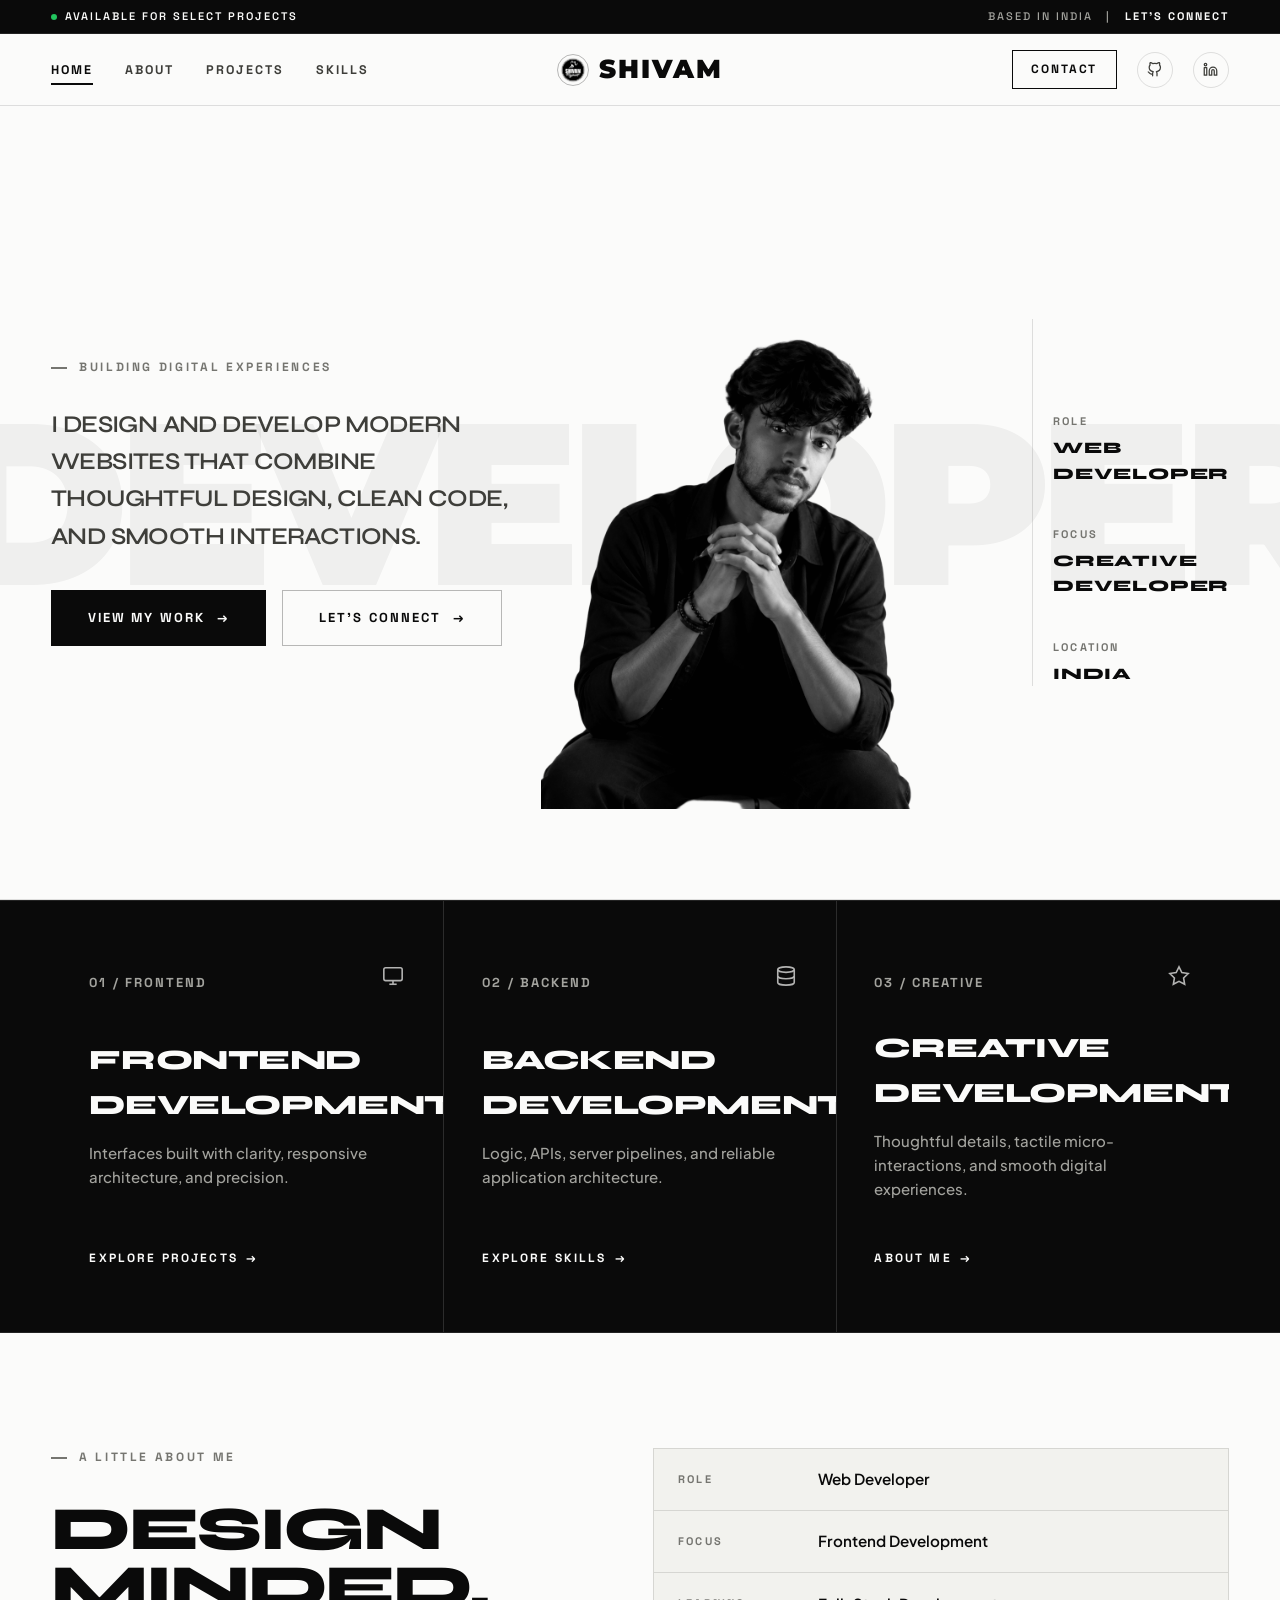
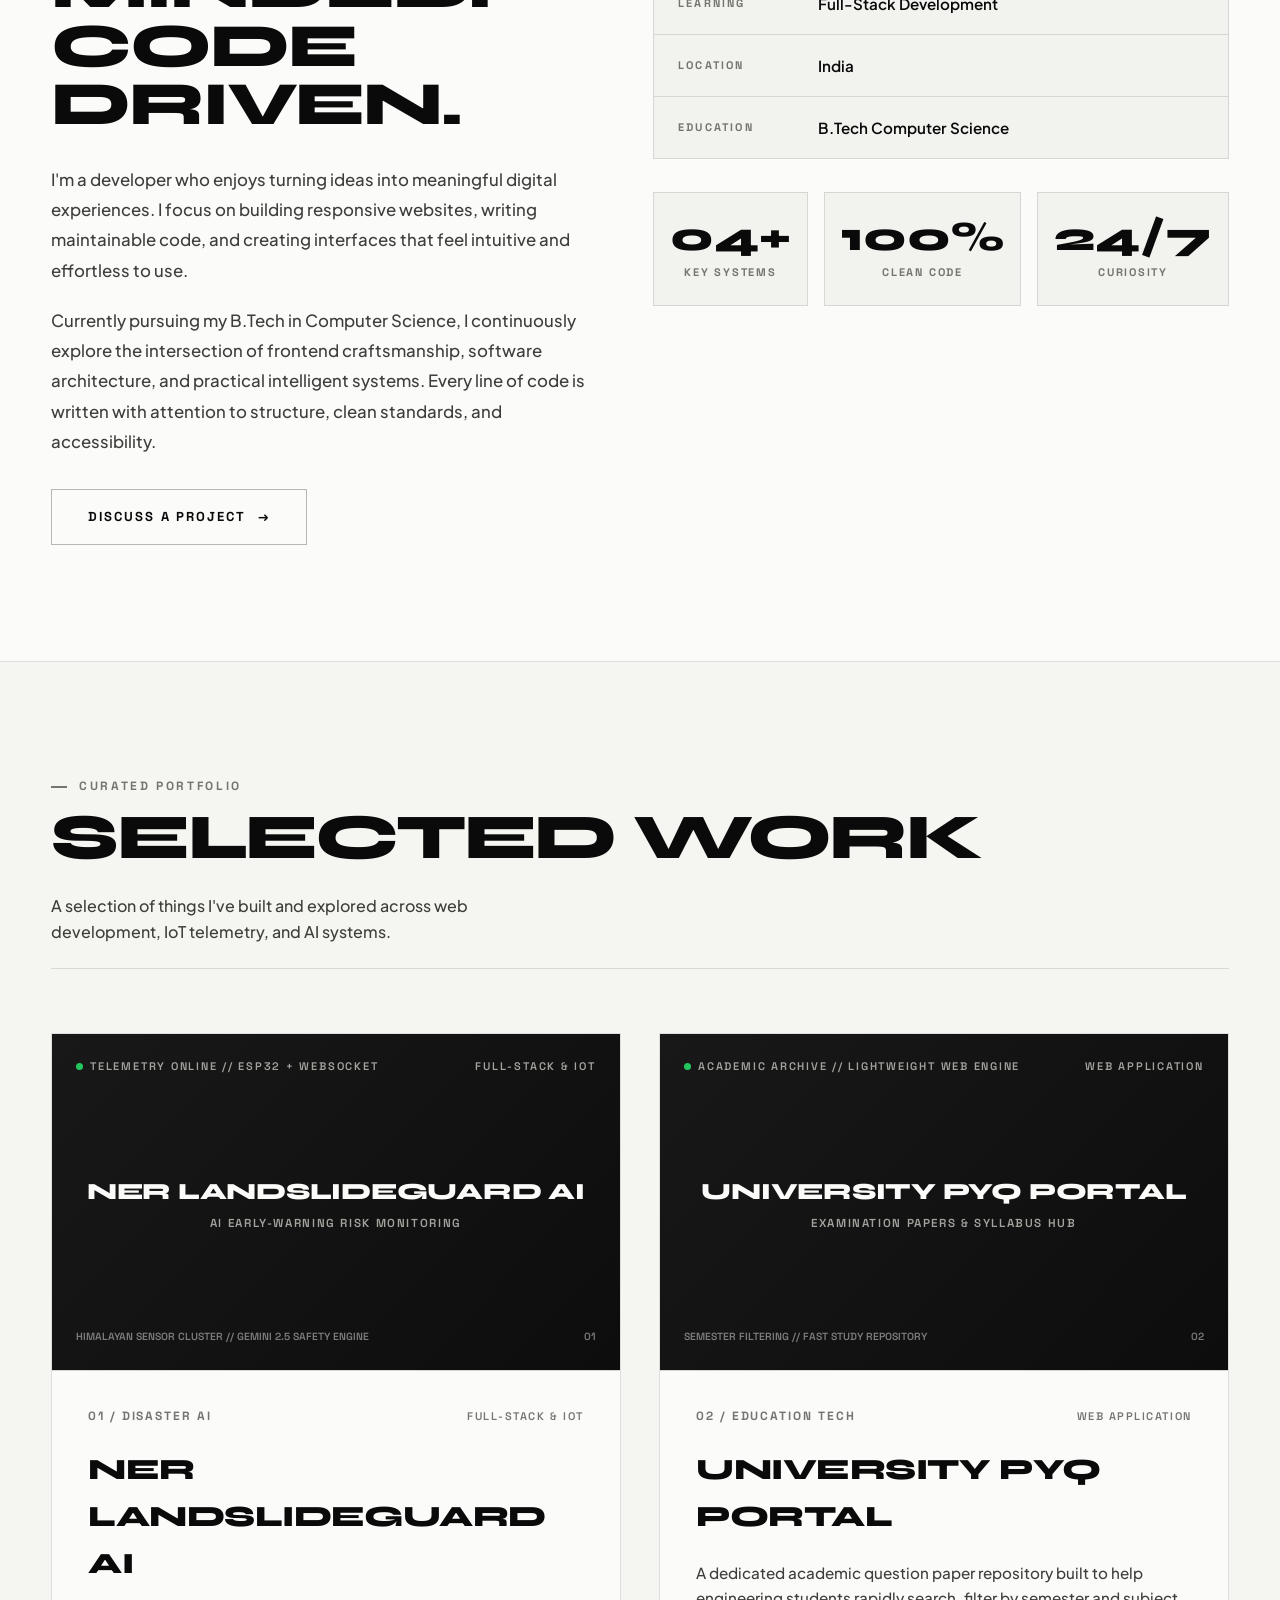
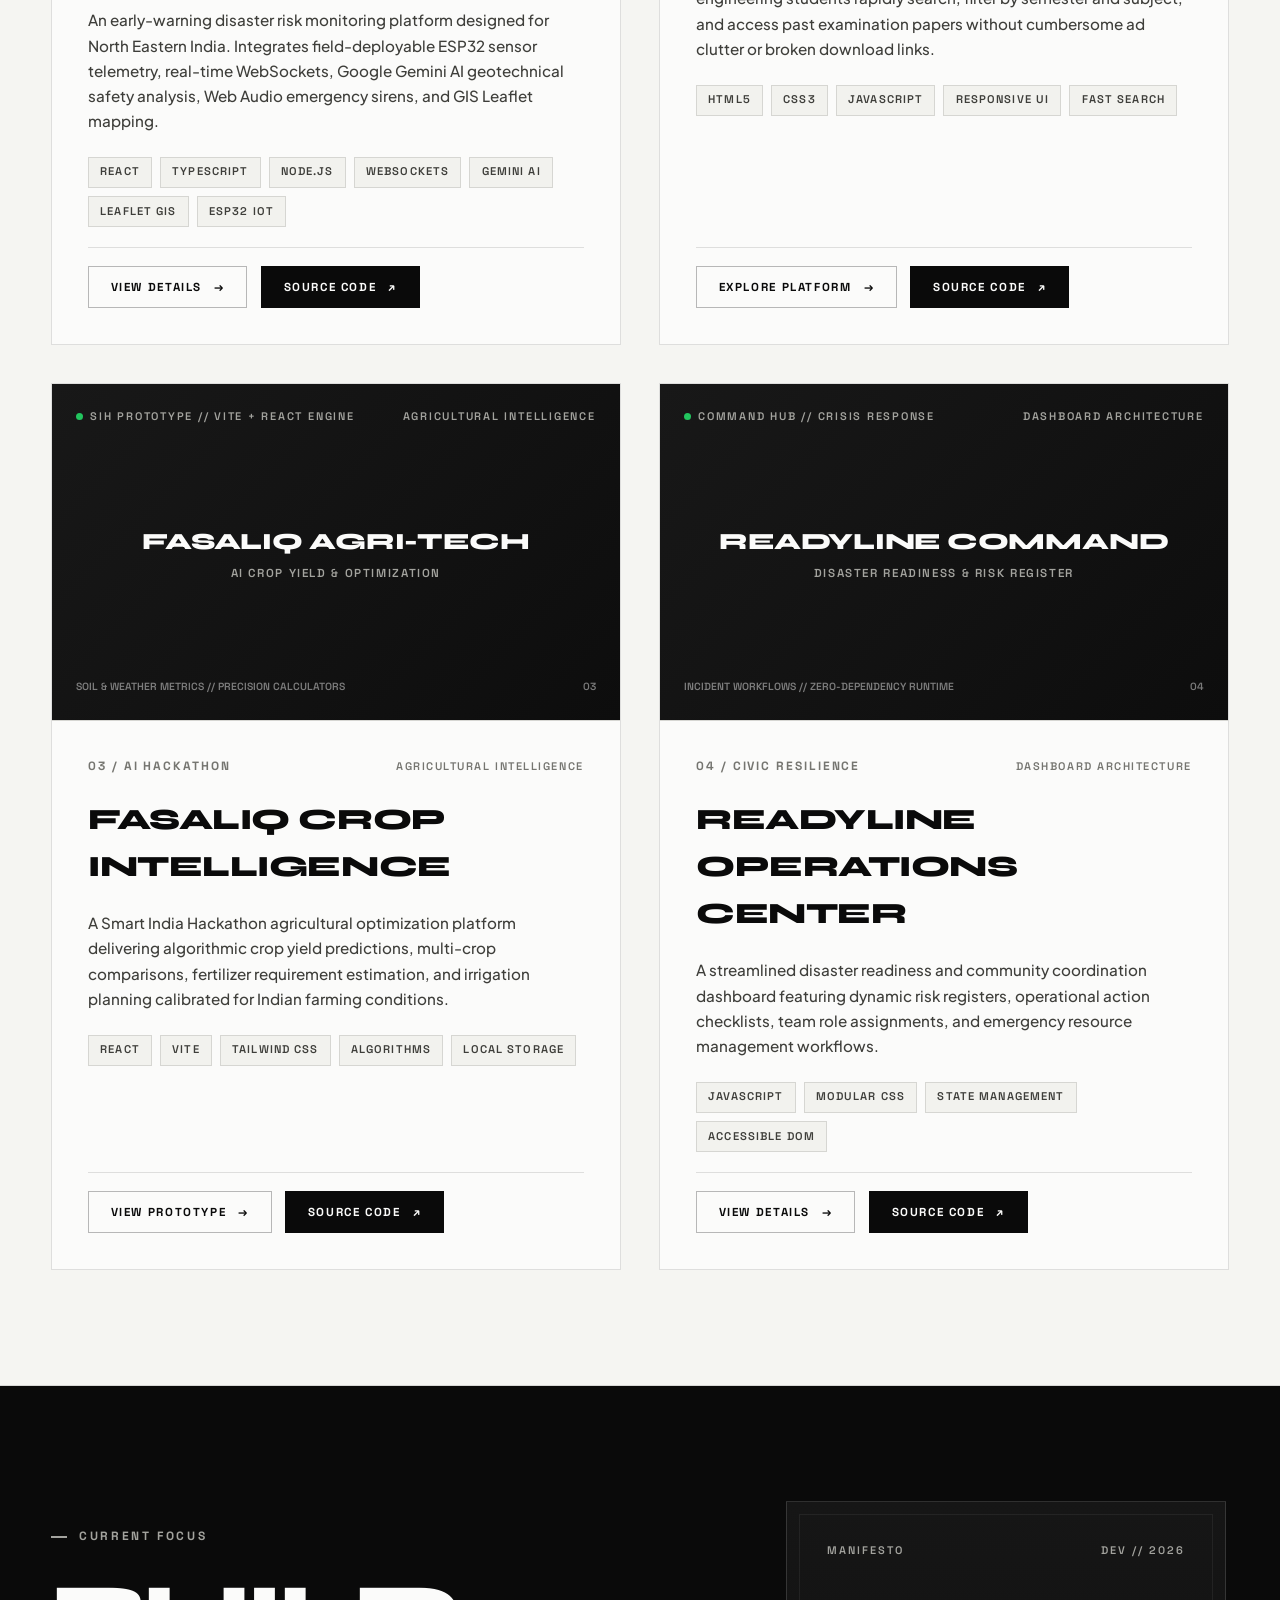
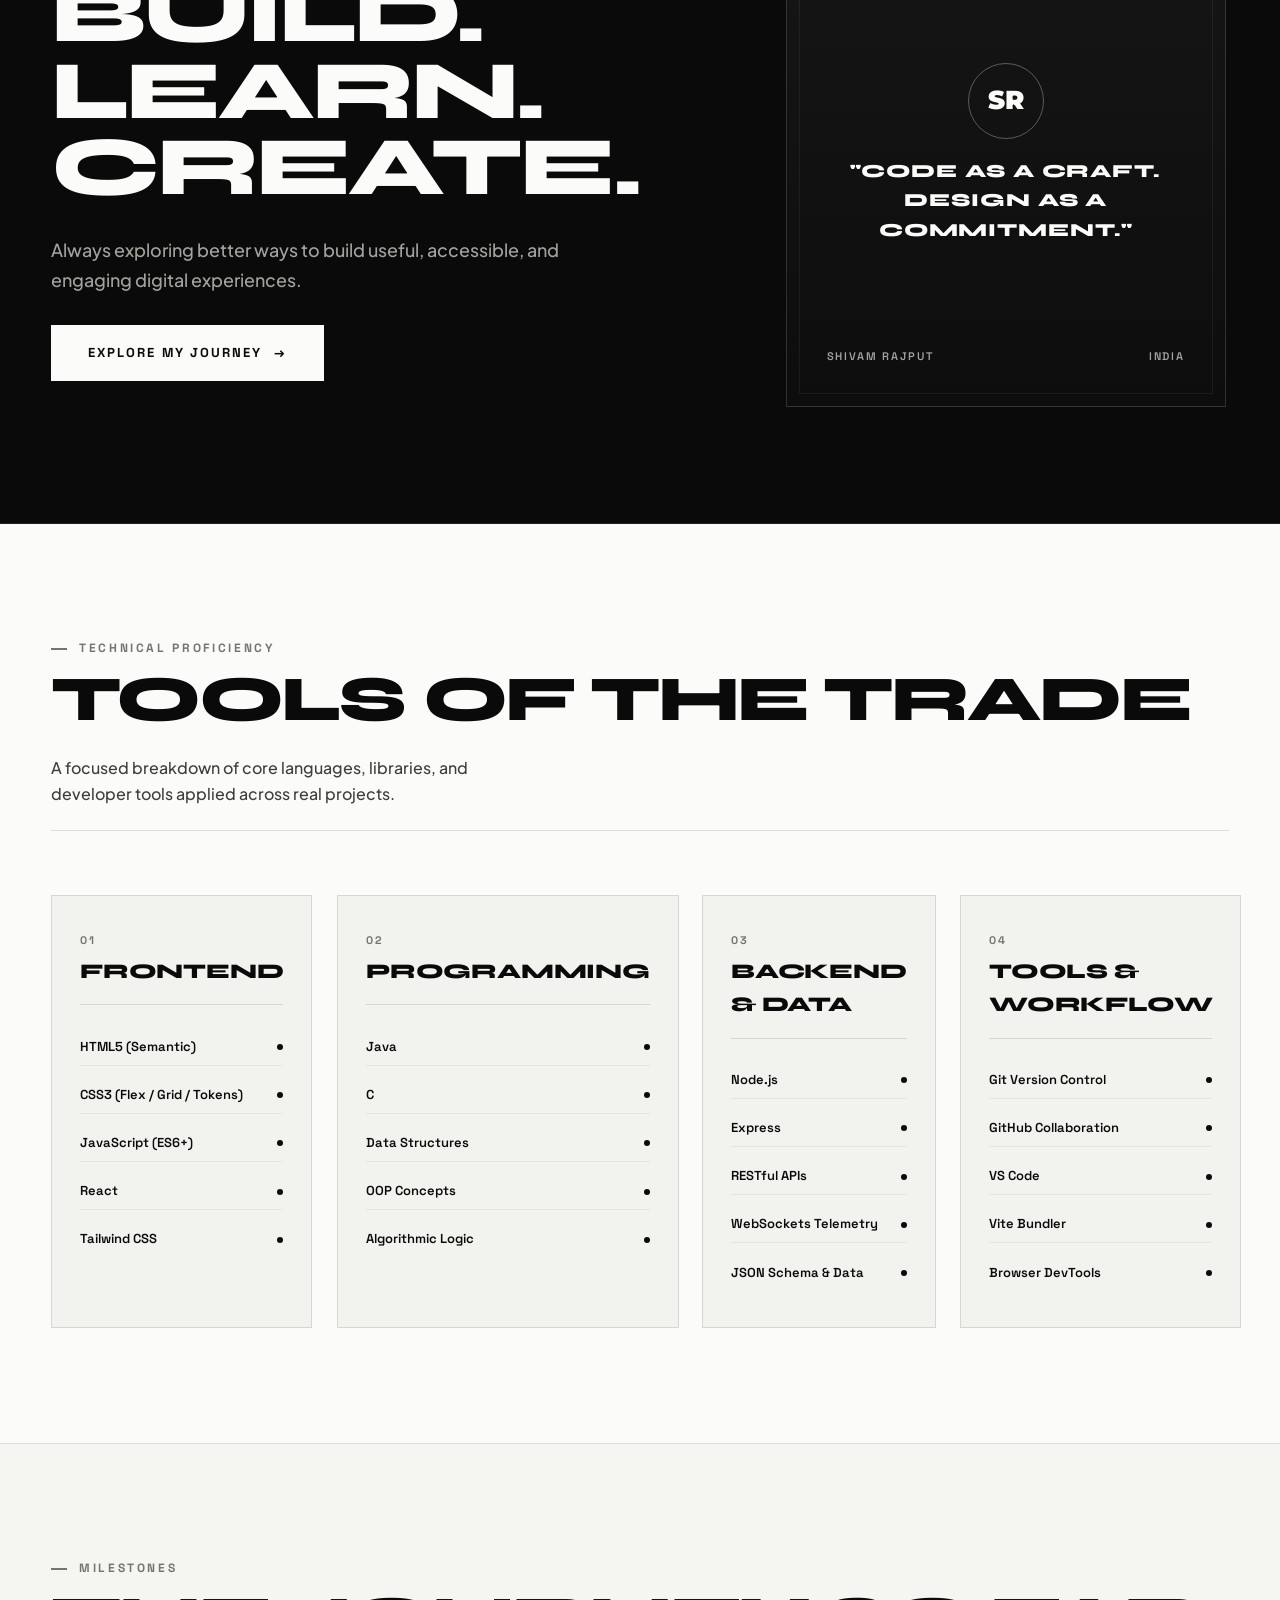
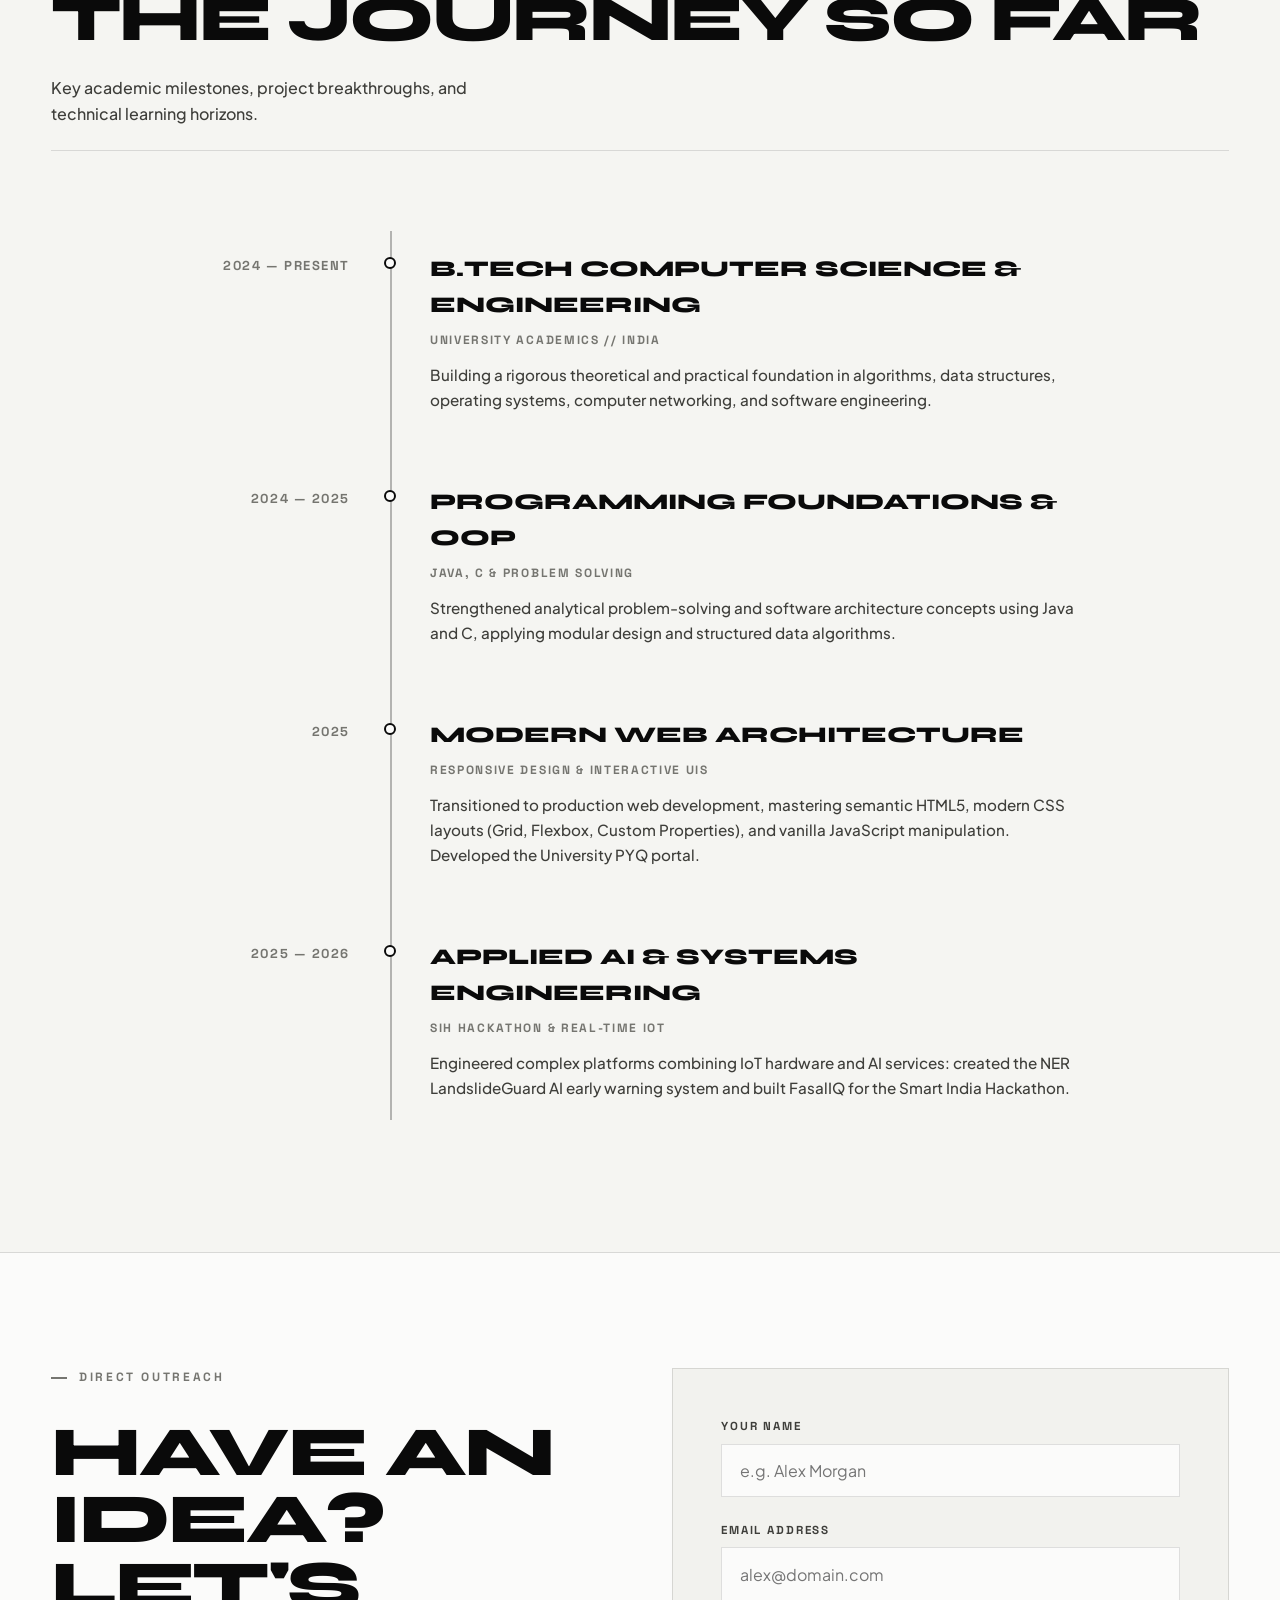
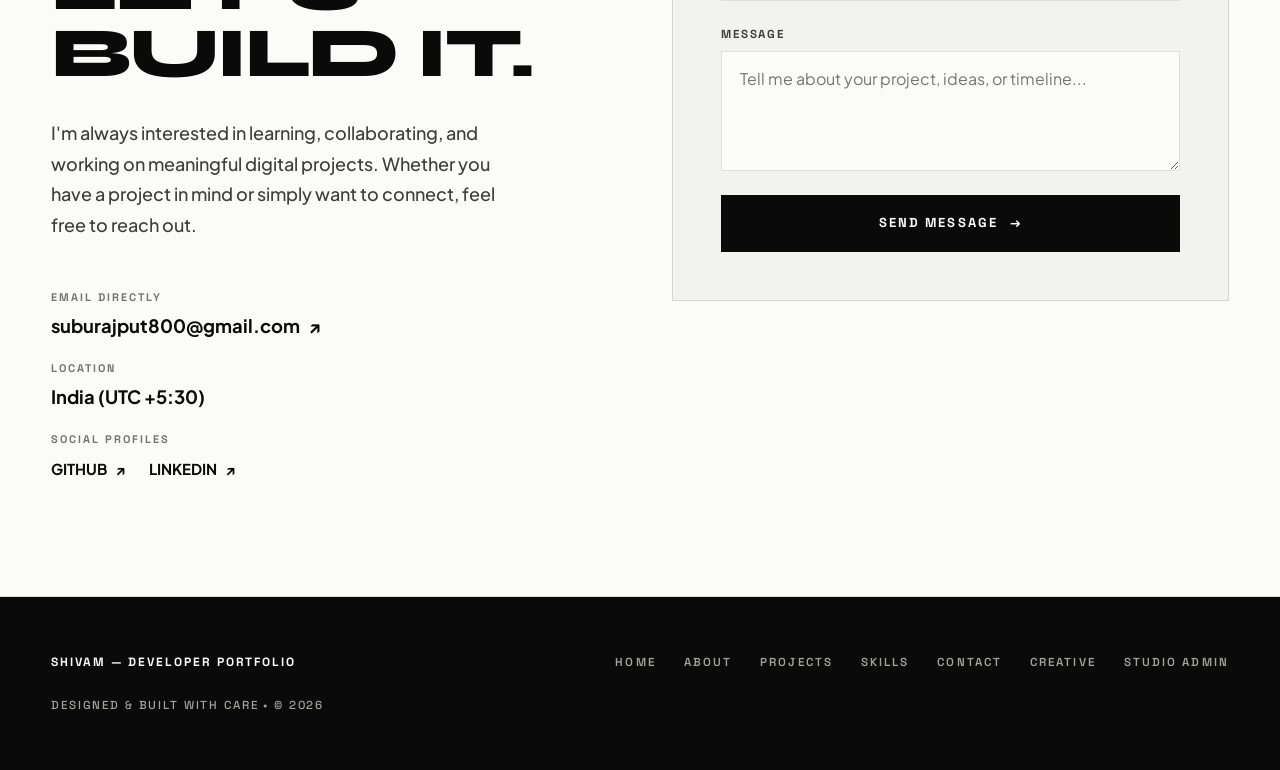
==== commit 83adeed1: "adding admin" ====
--- a/index.html
+++ b/index.html
@@ -145,7 +145,7 @@
         <span class="kicker">BASED IN INDIA</span>
         <div class="mobile-socials">
           <a href="mailto:suburajput800@gmail.com" class="btn btn-sm btn-outline">EMAIL DIRECT</a>
-          <a href="./login.html" class="btn btn-sm btn-outline">LOGIN</a>
+          <a href="./admin.html" class="btn btn-sm btn-primary">STUDIO ADMIN</a>
         </div>
       </div>
     </div>
@@ -160,9 +160,9 @@
       <div class="container hero-grid">
         <!-- Left Editorial Column -->
         <div class="hero-content">
-          <span class="kicker reveal">BUILDING DIGITAL EXPERIENCES</span>
-
-          <h1 class="hero-tagline title-editorial reveal delay-1">
+          <span class="kicker reveal" id="hero-kicker">BUILDING DIGITAL EXPERIENCES</span>
+
+          <h1 class="hero-tagline title-editorial reveal delay-1" id="hero-tagline">
             I design and develop modern websites that combine thoughtful design, clean code, and smooth interactions.
           </h1>
 
@@ -194,17 +194,17 @@
         <div class="hero-meta reveal delay-2">
           <div class="hero-meta-item">
             <span class="hero-meta-label">ROLE</span>
-            <span class="hero-meta-value">WEB DEVELOPER</span>
+            <span class="hero-meta-value" id="hero-role-val">WEB DEVELOPER</span>
           </div>
 
           <div class="hero-meta-item">
             <span class="hero-meta-label">FOCUS</span>
-            <span class="hero-meta-value">CREATIVE DEVELOPER</span>
+            <span class="hero-meta-value" id="hero-focus-val">CREATIVE DEVELOPER</span>
           </div>
 
           <div class="hero-meta-item">
             <span class="hero-meta-label">LOCATION</span>
-            <span class="hero-meta-value">INDIA</span>
+            <span class="hero-meta-value" id="hero-location-val">INDIA</span>
           </div>
         </div>
       </div>
@@ -372,7 +372,7 @@
         </div>
 
         <!-- Projects Grid -->
-        <div class="projects-grid">
+        <div class="projects-grid" id="projects-container">
           <!-- Project 1: NER LandslideGuard AI -->
           <article class="project-card reveal">
             <div class="project-preview">
@@ -969,6 +969,7 @@
           <a href="#skills" class="footer-link">SKILLS</a>
           <a href="#contact" class="footer-link">CONTACT</a>
           <a href="./creativity.html" class="footer-link">CREATIVE</a>
+          <a href="./admin.html" class="footer-link">STUDIO ADMIN</a>
         </nav>
 
         <div class="footer-right">
--- a/style.css
+++ b/style.css
@@ -1,46 +1,48 @@
 /* ==========================================================================
    SHIVAM RAJPUT — LUXURY FASHION-EDITORIAL PORTFOLIO DESIGN SYSTEM
-   Inspired by GAZU Editorial Minimalist Aesthetic
+   Enhanced Bold Typography & All-Device Responsive Overhaul
    ========================================================================== */
 
-@import url('https://fonts.googleapis.com/css2?family=Plus+Jakarta+Sans:ital,wght@0,300;0,400;0,500;0,600;0,700;0,800;1,400&family=Syne:wght@500;600;700;800&family=Space+Grotesk:wght@400;500;600;700&display=swap');
+@import url('https://fonts.googleapis.com/css2?family=Plus+Jakarta+Sans:ital,wght@0,400;0,500;0,600;0,700;0,800;1,400;1,700;1,800&family=Syne:wght@700;800&family=Space+Grotesk:wght@500;600;700&family=Montserrat:wght@800;900&display=swap');
 
 /* --------------------------------------------------------------------------
-   CSS Custom Properties (Design Tokens)
+   Design Tokens (Custom Properties)
    -------------------------------------------------------------------------- */
 :root {
   /* Editorial Palette: Warm Off-White & Deep Editorial Black */
   --bg-primary: #fbfbfa;
   --bg-warm: #f5f5f2;
   --bg-card: #f2f2ee;
+  --bg-card-hover: #eaeae4;
   --bg-dark: #0a0a0a;
   --bg-dark-secondary: #121212;
   --bg-dark-card: #181818;
 
   --text-primary: #0a0a0a;
-  --text-secondary: #4a4a46;
-  --text-muted: #858580;
+  --text-secondary: #3e3e3a;
+  --text-muted: #757570;
   --text-light: #fbfbfa;
   --text-light-muted: #a3a39e;
 
   /* Architectural Hairlines */
-  --border-light: rgba(10, 10, 10, 0.1);
-  --border-light-strong: rgba(10, 10, 10, 0.22);
-  --border-dark: rgba(255, 255, 255, 0.12);
-  --border-dark-strong: rgba(255, 255, 255, 0.25);
-
-  /* Typography Stacks */
-  --font-display: 'Syne', -apple-system, BlinkMacSystemFont, sans-serif;
-  --font-body: 'Plus Jakarta Sans', -apple-system, BlinkMacSystemFont, sans-serif;
+  --border-light: rgba(10, 10, 10, 0.12);
+  --border-light-strong: rgba(10, 10, 10, 0.28);
+  --border-dark: rgba(255, 255, 255, 0.14);
+  --border-dark-strong: rgba(255, 255, 255, 0.3);
+
+  /* Bold Typography Stacks */
+  --font-display: 'Syne', 'Montserrat', -apple-system, sans-serif;
+  --font-display-heavy: 'Montserrat', 'Syne', sans-serif;
+  --font-body: 'Plus Jakarta Sans', -apple-system, sans-serif;
   --font-mono: 'Space Grotesk', monospace, sans-serif;
 
-  /* Layout Spacing */
-  --header-height: 74px;
+  /* Spacing */
+  --header-height: 72px;
   --announcement-height: 34px;
-  --max-width: 1400px;
-  --container-padding: clamp(1.25rem, 5vw, 4rem);
-
-  /* Easing curves */
+  --max-width: 1360px;
+  --container-padding: clamp(1rem, 4vw, 3.5rem);
+
+  /* Easing */
   --ease-editorial: cubic-bezier(0.16, 1, 0.3, 1);
   --transition-fast: 0.2s var(--ease-editorial);
   --transition-normal: 0.35s var(--ease-editorial);
@@ -68,13 +70,13 @@
   background-color: var(--bg-primary);
   color: var(--text-primary);
   font-family: var(--font-body);
-  font-weight: 400;
+  font-weight: 500;
   line-height: 1.6;
   overflow-x: hidden;
   position: relative;
-}
-
-/* Accessible focus ring */
+  width: 100%;
+}
+
 :focus-visible {
   outline: 2px solid var(--text-primary);
   outline-offset: 3px;
@@ -83,6 +85,7 @@
 img, svg {
   display: block;
   max-width: 100%;
+  height: auto;
 }
 
 a {
@@ -96,18 +99,17 @@
   font: inherit;
   cursor: pointer;
   color: inherit;
+  -webkit-tap-highlight-color: transparent;
 }
 
 ul, ol {
   list-style: none;
 }
 
-/* Section scroll margin for sticky header alignment */
 section, [id] {
-  scroll-margin-top: calc(var(--header-height) + var(--announcement-height) + 16px);
-}
-
-/* Container */
+  scroll-margin-top: calc(var(--header-height) + var(--announcement-height) + 12px);
+}
+
 .container {
   width: 100%;
   max-width: var(--max-width);
@@ -118,25 +120,25 @@
 }
 
 /* --------------------------------------------------------------------------
-   Typography Utilities
+   Bold Typography Utilities
    -------------------------------------------------------------------------- */
 .kicker {
   font-family: var(--font-mono);
-  font-size: 0.6875rem;
+  font-size: 0.75rem;
   letter-spacing: 0.22em;
   text-transform: uppercase;
   color: var(--text-muted);
   display: inline-flex;
   align-items: center;
   gap: 0.75rem;
-  font-weight: 600;
+  font-weight: 700;
 }
 
 .kicker::before {
   content: "";
   display: inline-block;
-  width: 14px;
-  height: 1px;
+  width: 16px;
+  height: 2px;
   background-color: currentColor;
 }
 
@@ -148,16 +150,16 @@
   font-family: var(--font-display);
   font-weight: 800;
   text-transform: uppercase;
-  letter-spacing: -0.03em;
+  letter-spacing: -0.035em;
   line-height: 0.95;
 }
 
 .title-editorial {
   font-family: var(--font-display);
-  font-weight: 700;
-  text-transform: uppercase;
-  letter-spacing: -0.02em;
-  line-height: 1.05;
+  font-weight: 800;
+  text-transform: uppercase;
+  letter-spacing: -0.025em;
+  line-height: 1.1;
 }
 
 /* --------------------------------------------------------------------------
@@ -169,21 +171,23 @@
   justify-content: center;
   gap: 0.75rem;
   font-family: var(--font-mono);
-  font-size: 0.75rem;
-  font-weight: 600;
+  font-size: 0.8125rem;
+  font-weight: 700;
   letter-spacing: 0.16em;
   text-transform: uppercase;
-  padding: 1rem 2rem;
+  padding: 1.05rem 2.25rem;
+  min-height: 48px;
   transition: all var(--transition-normal);
   position: relative;
   cursor: pointer;
   white-space: nowrap;
+  -webkit-tap-highlight-color: transparent;
 }
 
 .btn-primary {
   background-color: var(--bg-dark);
   color: var(--text-light);
-  border: 1px solid var(--bg-dark);
+  border: 1.5px solid var(--bg-dark);
 }
 
 .btn-primary:hover {
@@ -194,7 +198,7 @@
 .btn-outline {
   background-color: transparent;
   color: var(--text-primary);
-  border: 1px solid var(--border-light-strong);
+  border: 1.5px solid var(--border-light-strong);
 }
 
 .btn-outline:hover {
@@ -206,7 +210,7 @@
 .btn-light {
   background-color: var(--text-light);
   color: var(--bg-dark);
-  border: 1px solid var(--text-light);
+  border: 1.5px solid var(--text-light);
 }
 
 .btn-light:hover {
@@ -217,17 +221,18 @@
 .btn-light-outline {
   background-color: transparent;
   color: var(--text-light);
-  border: 1px solid var(--border-dark);
+  border: 1.5px solid var(--border-dark);
 }
 
 .btn-light-outline:hover {
   border-color: var(--text-light);
-  background-color: rgba(255, 255, 255, 0.08);
+  background-color: rgba(255, 255, 255, 0.1);
 }
 
 .btn-sm {
-  padding: 0.625rem 1.25rem;
-  font-size: 0.6875rem;
+  padding: 0.65rem 1.35rem;
+  font-size: 0.725rem;
+  min-height: 38px;
   letter-spacing: 0.14em;
 }
 
@@ -247,16 +252,17 @@
 .top-announcement {
   background-color: var(--bg-dark);
   color: var(--text-light);
-  height: var(--announcement-height);
+  min-height: var(--announcement-height);
   font-family: var(--font-mono);
   font-size: 0.6875rem;
   letter-spacing: 0.18em;
   text-transform: uppercase;
   display: flex;
   align-items: center;
-  border-bottom: 1px solid rgba(255, 255, 255, 0.08);
+  border-bottom: 1px solid rgba(255, 255, 255, 0.1);
   position: relative;
   z-index: 1001;
+  padding: 0.35rem 0;
 }
 
 .announcement-inner {
@@ -270,11 +276,12 @@
   display: flex;
   align-items: center;
   gap: 0.5rem;
+  font-weight: 600;
 }
 
 .announcement-dot {
-  width: 5px;
-  height: 5px;
+  width: 6px;
+  height: 6px;
   background-color: #22c55e;
   border-radius: 50%;
   animation: pulse-dot 2s infinite ease-in-out;
@@ -282,18 +289,20 @@
 
 @keyframes pulse-dot {
   0%, 100% { opacity: 1; transform: scale(1); }
-  50% { opacity: 0.4; transform: scale(0.85); }
+  50% { opacity: 0.35; transform: scale(0.85); }
 }
 
 .announcement-right {
   display: flex;
   align-items: center;
-  gap: 1rem;
+  gap: 0.85rem;
   color: var(--text-light-muted);
+  font-weight: 500;
 }
 
 .announcement-right a {
   color: var(--text-light);
+  font-weight: 700;
   transition: opacity var(--transition-fast);
 }
 
@@ -309,17 +318,18 @@
   top: 0;
   width: 100%;
   height: var(--header-height);
-  background-color: rgba(251, 251, 250, 0.88);
+  background-color: rgba(251, 251, 250, 0.94);
   backdrop-filter: blur(16px);
   -webkit-backdrop-filter: blur(16px);
-  border-bottom: 1px solid var(--border-light);
+  border-bottom: 1.5px solid var(--border-light);
   z-index: 1000;
   transition: background-color var(--transition-normal), border-color var(--transition-normal);
 }
 
 .site-header.scrolled {
-  background-color: rgba(251, 251, 250, 0.96);
+  background-color: rgba(251, 251, 250, 0.98);
   border-bottom-color: var(--border-light-strong);
+  box-shadow: 0 4px 20px rgba(0, 0, 0, 0.03);
 }
 
 .nav-wrapper {
@@ -329,7 +339,6 @@
   height: 100%;
 }
 
-/* Left Nav */
 .nav-left {
   display: flex;
   align-items: center;
@@ -338,13 +347,13 @@
 
 .nav-link {
   font-family: var(--font-mono);
-  font-size: 0.75rem;
-  font-weight: 500;
+  font-size: 0.78125rem;
+  font-weight: 700;
   letter-spacing: 0.16em;
   text-transform: uppercase;
   color: var(--text-secondary);
   position: relative;
-  padding: 0.25rem 0;
+  padding: 0.35rem 0;
   transition: color var(--transition-fast);
 }
 
@@ -354,7 +363,7 @@
   bottom: 0;
   left: 0;
   width: 100%;
-  height: 1px;
+  height: 2px;
   background-color: var(--text-primary);
   transform: scaleX(0);
   transform-origin: right;
@@ -372,47 +381,46 @@
   transform-origin: left;
 }
 
-/* Brand Center */
 .nav-brand {
   display: flex;
   align-items: center;
   justify-content: center;
-  gap: 0.6rem;
+  gap: 0.65rem;
 }
 
 .brand-monogram {
-  width: 28px;
-  height: 28px;
-  border-radius: 50%;
-  object-fit: cover;
-}
-
-.brand-title {
-  font-family: var(--font-display);
-  font-weight: 800;
-  font-size: 1.5rem;
-  letter-spacing: 0.08em;
-  text-transform: uppercase;
-  color: var(--text-primary);
-}
-
-/* Right Nav */
-.nav-right {
-  display: flex;
-  align-items: center;
-  justify-content: flex-end;
-  gap: 1.5rem;
-}
-
-.nav-social-link {
-  color: var(--text-secondary);
-  display: flex;
-  align-items: center;
-  justify-content: center;
   width: 32px;
   height: 32px;
   border-radius: 50%;
-  border: 1px solid var(--border-light);
+  object-fit: cover;
+  border: 1px solid var(--border-light-strong);
+}
+
+.brand-title {
+  font-family: var(--font-display-heavy);
+  font-weight: 900;
+  font-size: 1.625rem;
+  letter-spacing: 0.08em;
+  text-transform: uppercase;
+  color: var(--text-primary);
+}
+
+.nav-right {
+  display: flex;
+  align-items: center;
+  justify-content: flex-end;
+  gap: 1.25rem;
+}
+
+.nav-social-link {
+  color: var(--text-secondary);
+  display: flex;
+  align-items: center;
+  justify-content: center;
+  width: 36px;
+  height: 36px;
+  border-radius: 50%;
+  border: 1.5px solid var(--border-light);
   transition: all var(--transition-fast);
 }
 
@@ -423,18 +431,18 @@
 }
 
 .nav-social-link svg {
-  width: 14px;
-  height: 14px;
+  width: 15px;
+  height: 15px;
 }
 
 .nav-contact-link {
   font-family: var(--font-mono);
   font-size: 0.75rem;
-  font-weight: 600;
+  font-weight: 700;
   letter-spacing: 0.16em;
   text-transform: uppercase;
-  padding: 0.5rem 1rem;
-  border: 1px solid var(--text-primary);
+  padding: 0.55rem 1.15rem;
+  border: 1.5px solid var(--text-primary);
   color: var(--text-primary);
   transition: all var(--transition-fast);
 }
@@ -444,29 +452,30 @@
   color: var(--text-light);
 }
 
-/* Mobile Hamburger Toggle */
 .mobile-toggle {
   display: none;
   flex-direction: column;
   justify-content: center;
-  gap: 5px;
-  width: 32px;
-  height: 32px;
+  align-items: center;
+  gap: 6px;
+  width: 44px;
+  height: 44px;
   cursor: pointer;
   z-index: 1002;
+  padding: 8px;
 }
 
 .mobile-toggle span {
   display: block;
-  width: 22px;
-  height: 1.5px;
+  width: 24px;
+  height: 2px;
   background-color: var(--text-primary);
   transition: transform var(--transition-normal), opacity var(--transition-fast);
   transform-origin: center;
 }
 
 .mobile-toggle.active span:nth-child(1) {
-  transform: translateY(6.5px) rotate(45deg);
+  transform: translateY(8px) rotate(45deg);
 }
 
 .mobile-toggle.active span:nth-child(2) {
@@ -474,7 +483,7 @@
 }
 
 .mobile-toggle.active span:nth-child(3) {
-  transform: translateY(-6.5px) rotate(-45deg);
+  transform: translateY(-8px) rotate(-45deg);
 }
 
 /* Mobile Drawer Overlay */
@@ -484,16 +493,18 @@
   left: 0;
   width: 100%;
   height: 100vh;
+  height: 100dvh;
   background-color: var(--bg-primary);
   z-index: 999;
   display: flex;
   flex-direction: column;
   justify-content: space-between;
-  padding: calc(var(--header-height) + 2rem) 2rem 3rem;
+  padding: calc(var(--header-height) + 1.5rem) 1.75rem 2.5rem;
   transform: translateY(-100%);
   opacity: 0;
   visibility: hidden;
-  transition: transform 0.5s var(--ease-editorial), opacity 0.4s var(--ease-editorial), visibility 0.5s;
+  transition: transform 0.45s var(--ease-editorial), opacity 0.35s ease, visibility 0.45s;
+  overflow-y: auto;
 }
 
 .mobile-nav-drawer.open {
@@ -505,13 +516,14 @@
 .mobile-links {
   display: flex;
   flex-direction: column;
-  gap: 1.75rem;
+  gap: 1.25rem;
+  margin-top: 1rem;
 }
 
 .mobile-nav-link {
   font-family: var(--font-display);
-  font-size: 2rem;
-  font-weight: 700;
+  font-size: clamp(1.5rem, 6vw, 2.25rem);
+  font-weight: 800;
   text-transform: uppercase;
   color: var(--text-primary);
   letter-spacing: -0.02em;
@@ -519,18 +531,26 @@
   justify-content: space-between;
   align-items: center;
   border-bottom: 1px solid var(--border-light);
-  padding-bottom: 1rem;
+  padding-bottom: 0.85rem;
 }
 
 .mobile-nav-footer {
   display: flex;
   flex-direction: column;
   gap: 1.25rem;
+  padding-top: 1.5rem;
+  border-top: 1px solid var(--border-light);
 }
 
 .mobile-socials {
   display: flex;
-  gap: 1rem;
+  gap: 0.75rem;
+  flex-wrap: wrap;
+}
+
+.mobile-socials .btn {
+  flex: 1;
+  min-width: 130px;
 }
 
 /* --------------------------------------------------------------------------
@@ -543,20 +563,20 @@
   align-items: center;
   background-color: var(--bg-primary);
   overflow: hidden;
-  border-bottom: 1px solid var(--border-light);
-  padding: 3rem 0;
-}
-
-/* Massive Watermark Typography Behind Image */
+  border-bottom: 1.5px solid var(--border-light);
+  padding: clamp(2rem, 5vw, 4rem) 0;
+}
+
+/* Massive Watermark Typography */
 .hero-watermark {
   position: absolute;
   top: 50%;
   left: 50%;
   transform: translate(-50%, -50%);
-  font-family: var(--font-display);
-  font-size: clamp(5rem, 18vw, 19rem);
-  font-weight: 800;
-  letter-spacing: -0.04em;
+  font-family: var(--font-display-heavy);
+  font-size: clamp(5.5rem, 18vw, 20rem);
+  font-weight: 900;
+  letter-spacing: -0.05em;
   text-transform: uppercase;
   color: rgba(10, 10, 10, 0.05);
   user-select: none;
@@ -569,7 +589,7 @@
 
 .hero-grid {
   display: grid;
-  grid-template-columns: 1.1fr 1.2fr 0.4fr;
+  grid-template-columns: 1.15fr 1.15fr 0.4fr;
   align-items: center;
   gap: 2rem;
   position: relative;
@@ -577,32 +597,31 @@
   width: 100%;
 }
 
-/* Left Editorial Info */
 .hero-content {
   display: flex;
   flex-direction: column;
   align-items: flex-start;
-  gap: 1.5rem;
+  gap: 1.75rem;
   z-index: 3;
 }
 
 .hero-tagline {
-  font-size: clamp(1.125rem, 2vw, 1.375rem);
+  font-size: clamp(1.2rem, 2.2vw, 1.5rem);
   color: var(--text-secondary);
-  line-height: 1.6;
-  max-width: 480px;
-  font-weight: 400;
+  line-height: 1.55;
+  max-width: 500px;
+  font-weight: 600;
 }
 
 .hero-ctas {
   display: flex;
   align-items: center;
   gap: 1rem;
-  margin-top: 0.75rem;
+  margin-top: 0.5rem;
   flex-wrap: wrap;
 }
 
-/* Hero Center-Right Cutout Photograph */
+/* Center Photograph Cutout */
 .hero-image-wrap {
   position: relative;
   display: flex;
@@ -610,7 +629,7 @@
   align-items: flex-end;
   z-index: 3;
   width: 100%;
-  height: clamp(420px, 68vh, 680px);
+  height: clamp(440px, 68vh, 690px);
 }
 
 .hero-portrait {
@@ -619,22 +638,22 @@
   max-height: 100%;
   object-fit: contain;
   object-position: bottom center;
-  filter: grayscale(100%) contrast(1.06) brightness(1.02);
+  filter: grayscale(100%) contrast(1.08) brightness(1.02);
   transition: filter var(--transition-slow), transform var(--transition-slow);
 }
 
 .hero-image-wrap:hover .hero-portrait {
-  filter: grayscale(85%) contrast(1.08) brightness(1.04);
-}
-
-/* Right Editorial Metadata Column */
+  filter: grayscale(80%) contrast(1.1) brightness(1.04);
+}
+
+/* Right Editorial Metadata */
 .hero-meta {
   display: flex;
   flex-direction: column;
   justify-content: flex-end;
   gap: 2.5rem;
-  padding-left: 1rem;
-  border-left: 1px solid var(--border-light);
+  padding-left: 1.25rem;
+  border-left: 1.5px solid var(--border-light);
   height: 60%;
   z-index: 3;
 }
@@ -647,16 +666,17 @@
 
 .hero-meta-label {
   font-family: var(--font-mono);
-  font-size: 0.625rem;
+  font-size: 0.6875rem;
   letter-spacing: 0.2em;
   text-transform: uppercase;
   color: var(--text-muted);
+  font-weight: 700;
 }
 
 .hero-meta-value {
   font-family: var(--font-display);
-  font-size: 0.9375rem;
-  font-weight: 700;
+  font-size: 1rem;
+  font-weight: 800;
   text-transform: uppercase;
   letter-spacing: 0.05em;
   color: var(--text-primary);
@@ -668,8 +688,8 @@
 .category-strip {
   background-color: var(--bg-dark);
   color: var(--text-light);
-  border-top: 1px solid rgba(255, 255, 255, 0.08);
-  border-bottom: 1px solid rgba(255, 255, 255, 0.08);
+  border-top: 1px solid rgba(255, 255, 255, 0.1);
+  border-bottom: 1px solid rgba(255, 255, 255, 0.1);
   position: relative;
   z-index: 4;
 }
@@ -680,7 +700,7 @@
 }
 
 .category-card {
-  padding: clamp(2.5rem, 5vw, 4rem) clamp(1.5rem, 3vw, 2.75rem);
+  padding: clamp(2.5rem, 5vw, 4.25rem) clamp(1.5rem, 3vw, 2.75rem);
   border-right: 1px solid var(--border-dark);
   display: flex;
   flex-direction: column;
@@ -705,7 +725,7 @@
   top: 0;
   left: 0;
   width: 100%;
-  height: 2px;
+  height: 3px;
   background-color: var(--text-light);
   transform: scaleX(0);
   transform-origin: left;
@@ -725,12 +745,13 @@
 .category-number {
   font-family: var(--font-mono);
   font-size: 0.8125rem;
-  letter-spacing: 0.15em;
+  letter-spacing: 0.16em;
+  font-weight: 700;
   color: var(--text-light-muted);
 }
 
 .category-icon {
-  opacity: 0.6;
+  opacity: 0.7;
   transition: opacity var(--transition-fast), transform var(--transition-fast);
 }
 
@@ -742,28 +763,28 @@
 .category-body {
   display: flex;
   flex-direction: column;
-  gap: 0.75rem;
+  gap: 0.85rem;
 }
 
 .category-title {
   font-family: var(--font-display);
-  font-size: clamp(1.25rem, 2vw, 1.625rem);
-  font-weight: 700;
-  text-transform: uppercase;
-  letter-spacing: -0.01em;
+  font-size: clamp(1.35rem, 2.2vw, 1.75rem);
+  font-weight: 800;
+  text-transform: uppercase;
+  letter-spacing: -0.015em;
   color: var(--text-light);
 }
 
 .category-desc {
-  font-size: 0.875rem;
+  font-size: 0.9375rem;
   color: var(--text-light-muted);
   line-height: 1.6;
 }
 
 .category-link {
   font-family: var(--font-mono);
-  font-size: 0.6875rem;
-  font-weight: 600;
+  font-size: 0.75rem;
+  font-weight: 700;
   letter-spacing: 0.18em;
   text-transform: uppercase;
   color: var(--text-light);
@@ -771,10 +792,6 @@
   align-items: center;
   gap: 0.5rem;
   margin-top: 1rem;
-}
-
-.category-link .arrow-icon {
-  transition: transform var(--transition-fast);
 }
 
 .category-card:hover .category-link .arrow-icon {
@@ -785,15 +802,15 @@
    INTRODUCTION / ABOUT SECTION
    -------------------------------------------------------------------------- */
 .about-section {
-  padding: clamp(5rem, 10vw, 8.5rem) 0;
+  padding: clamp(4.5rem, 9vw, 8rem) 0;
   background-color: var(--bg-primary);
-  border-bottom: 1px solid var(--border-light);
+  border-bottom: 1.5px solid var(--border-light);
 }
 
 .about-layout {
   display: grid;
   grid-template-columns: 1.15fr 0.85fr;
-  gap: clamp(3rem, 6vw, 6rem);
+  gap: clamp(2.5rem, 5vw, 5.5rem);
   align-items: start;
 }
 
@@ -804,15 +821,15 @@
 }
 
 .about-headline {
-  font-size: clamp(2.25rem, 4.5vw, 4rem);
+  font-size: clamp(2.25rem, 4.8vw, 4.25rem);
   color: var(--text-primary);
 }
 
 .about-narrative {
-  font-size: clamp(1rem, 1.25vw, 1.125rem);
+  font-size: clamp(1.05rem, 1.3vw, 1.1875rem);
   color: var(--text-secondary);
   line-height: 1.8;
-  max-width: 620px;
+  max-width: 640px;
 }
 
 .about-narrative p + p {
@@ -822,19 +839,18 @@
 .about-right {
   display: flex;
   flex-direction: column;
-  gap: 2.5rem;
-}
-
-/* Personal Metadata Table */
+  gap: 2rem;
+}
+
 .editorial-specs {
-  border: 1px solid var(--border-light);
+  border: 1.5px solid var(--border-light);
   background-color: var(--bg-card);
 }
 
 .spec-row {
   display: grid;
   grid-template-columns: 140px 1fr;
-  padding: 1.125rem 1.5rem;
+  padding: 1.15rem 1.5rem;
   border-bottom: 1px solid var(--border-light);
   align-items: center;
 }
@@ -846,19 +862,18 @@
 .spec-label {
   font-family: var(--font-mono);
   font-size: 0.6875rem;
-  letter-spacing: 0.18em;
+  letter-spacing: 0.2em;
   text-transform: uppercase;
   color: var(--text-muted);
+  font-weight: 700;
+}
+
+.spec-value {
+  font-size: 0.95rem;
   font-weight: 600;
-}
-
-.spec-value {
-  font-size: 0.9375rem;
-  font-weight: 500;
   color: var(--text-primary);
 }
 
-/* Editorial Metric Tiles */
 .editorial-metrics {
   display: grid;
   grid-template-columns: repeat(3, 1fr);
@@ -867,7 +882,7 @@
 
 .metric-tile {
   padding: 1.5rem 1rem;
-  border: 1px solid var(--border-light);
+  border: 1.5px solid var(--border-light);
   background-color: var(--bg-card);
   text-align: center;
   display: flex;
@@ -877,7 +892,7 @@
 
 .metric-num {
   font-family: var(--font-display);
-  font-size: clamp(1.75rem, 3vw, 2.5rem);
+  font-size: clamp(1.85rem, 3.2vw, 2.75rem);
   font-weight: 800;
   line-height: 1;
   color: var(--text-primary);
@@ -885,27 +900,28 @@
 
 .metric-label {
   font-family: var(--font-mono);
-  font-size: 0.625rem;
-  letter-spacing: 0.14em;
+  font-size: 0.6875rem;
+  letter-spacing: 0.16em;
   text-transform: uppercase;
   color: var(--text-muted);
+  font-weight: 700;
 }
 
 /* --------------------------------------------------------------------------
    FEATURED PROJECTS ("SELECTED WORK")
    -------------------------------------------------------------------------- */
 .projects-section {
-  padding: clamp(5rem, 10vw, 8.5rem) 0;
+  padding: clamp(4.5rem, 9vw, 8rem) 0;
   background-color: var(--bg-warm);
-  border-bottom: 1px solid var(--border-light);
+  border-bottom: 1.5px solid var(--border-light);
 }
 
 .section-header-editorial {
   display: flex;
   justify-content: space-between;
   align-items: flex-end;
-  margin-bottom: clamp(3rem, 6vw, 4.5rem);
-  border-bottom: 1px solid var(--border-light);
+  margin-bottom: clamp(2.5rem, 5vw, 4rem);
+  border-bottom: 1.5px solid var(--border-light);
   padding-bottom: 1.5rem;
   flex-wrap: wrap;
   gap: 1.5rem;
@@ -918,17 +934,17 @@
 }
 
 .section-title {
-  font-size: clamp(2.25rem, 5vw, 3.75rem);
+  font-size: clamp(2.35rem, 5.2vw, 4rem);
   color: var(--text-primary);
 }
 
 .section-subtitle {
-  font-size: 0.9375rem;
+  font-size: 1rem;
   color: var(--text-secondary);
-  max-width: 420px;
-}
-
-/* Project Cards Grid */
+  max-width: 440px;
+  font-weight: 500;
+}
+
 .projects-grid {
   display: grid;
   grid-template-columns: repeat(2, 1fr);
@@ -937,7 +953,7 @@
 
 .project-card {
   background-color: var(--bg-primary);
-  border: 1px solid var(--border-light);
+  border: 1.5px solid var(--border-light);
   display: flex;
   flex-direction: column;
   transition: transform var(--transition-normal), border-color var(--transition-normal), box-shadow var(--transition-normal);
@@ -947,14 +963,14 @@
 .project-card:hover {
   transform: translateY(-4px);
   border-color: var(--border-light-strong);
-  box-shadow: 0 16px 36px rgba(0, 0, 0, 0.04);
+  box-shadow: 0 16px 36px rgba(0, 0, 0, 0.05);
 }
 
 .project-preview {
   width: 100%;
   aspect-ratio: 16 / 9.5;
   background-color: var(--bg-card);
-  border-bottom: 1px solid var(--border-light);
+  border-bottom: 1.5px solid var(--border-light);
   position: relative;
   overflow: hidden;
   display: flex;
@@ -969,7 +985,7 @@
   display: flex;
   flex-direction: column;
   justify-content: space-between;
-  background: linear-gradient(135deg, #181818 0%, #0e0e0e 100%);
+  background: linear-gradient(135deg, #181818 0%, #0d0d0d 100%);
   color: var(--text-light);
   transition: transform var(--transition-slow);
 }
@@ -983,21 +999,22 @@
   justify-content: space-between;
   align-items: center;
   font-family: var(--font-mono);
-  font-size: 0.625rem;
+  font-size: 0.6875rem;
   letter-spacing: 0.16em;
+  font-weight: 600;
   color: var(--text-light-muted);
 }
 
 .mockup-status-dot {
   display: inline-flex;
   align-items: center;
-  gap: 0.4rem;
+  gap: 0.45rem;
 }
 
 .mockup-status-dot::before {
   content: "";
-  width: 6px;
-  height: 6px;
+  width: 7px;
+  height: 7px;
   border-radius: 50%;
   background-color: #22c55e;
 }
@@ -1009,16 +1026,19 @@
 
 .mockup-center h4 {
   font-family: var(--font-display);
-  font-size: 1.375rem;
+  font-size: 1.45rem;
+  font-weight: 800;
+  text-transform: uppercase;
   letter-spacing: -0.01em;
   margin-bottom: 0.25rem;
 }
 
 .mockup-center p {
   font-family: var(--font-mono);
-  font-size: 0.6875rem;
+  font-size: 0.725rem;
   color: var(--text-light-muted);
-  letter-spacing: 0.12em;
+  letter-spacing: 0.14em;
+  font-weight: 600;
 }
 
 .mockup-footer {
@@ -1026,12 +1046,13 @@
   justify-content: space-between;
   align-items: center;
   font-family: var(--font-mono);
-  font-size: 0.625rem;
-  color: rgba(255, 255, 255, 0.4);
+  font-size: 0.65rem;
+  font-weight: 600;
+  color: rgba(255, 255, 255, 0.45);
 }
 
 .project-info {
-  padding: clamp(1.75rem, 3vw, 2.25rem);
+  padding: clamp(1.5rem, 3vw, 2.25rem);
   display: flex;
   flex-direction: column;
   gap: 1.25rem;
@@ -1049,7 +1070,7 @@
   font-size: 0.75rem;
   letter-spacing: 0.16em;
   color: var(--text-muted);
-  font-weight: 600;
+  font-weight: 700;
 }
 
 .project-type {
@@ -1058,19 +1079,20 @@
   letter-spacing: 0.14em;
   text-transform: uppercase;
   color: var(--text-muted);
+  font-weight: 600;
 }
 
 .project-title {
   font-family: var(--font-display);
-  font-size: clamp(1.375rem, 2.2vw, 1.75rem);
-  font-weight: 700;
-  text-transform: uppercase;
-  letter-spacing: -0.01em;
+  font-size: clamp(1.4rem, 2.3vw, 1.85rem);
+  font-weight: 800;
+  text-transform: uppercase;
+  letter-spacing: -0.015em;
   color: var(--text-primary);
 }
 
 .project-desc {
-  font-size: 0.9375rem;
+  font-size: 0.95rem;
   color: var(--text-secondary);
   line-height: 1.65;
 }
@@ -1084,10 +1106,11 @@
 
 .tech-tag {
   font-family: var(--font-mono);
-  font-size: 0.6875rem;
+  font-size: 0.7rem;
   letter-spacing: 0.1em;
-  text-transform: uppercase;
-  padding: 0.35rem 0.65rem;
+  font-weight: 600;
+  text-transform: uppercase;
+  padding: 0.35rem 0.7rem;
   background-color: var(--bg-card);
   border: 1px solid var(--border-light);
   color: var(--text-secondary);
@@ -1095,9 +1118,9 @@
 
 .project-actions {
   display: flex;
-  gap: 1rem;
+  gap: 0.85rem;
   margin-top: auto;
-  padding-top: 1rem;
+  padding-top: 1.15rem;
   border-top: 1px solid var(--border-light);
 }
 
@@ -1107,10 +1130,10 @@
 .vibes-banner {
   background-color: var(--bg-dark);
   color: var(--text-light);
-  padding: clamp(5rem, 10vw, 8rem) 0;
+  padding: clamp(4.5rem, 9vw, 8rem) 0;
   position: relative;
   overflow: hidden;
-  border-bottom: 1px solid rgba(255, 255, 255, 0.08);
+  border-bottom: 1px solid rgba(255, 255, 255, 0.1);
 }
 
 .vibes-grid {
@@ -1123,17 +1146,18 @@
 .vibes-left {
   display: flex;
   flex-direction: column;
-  gap: 1.75rem;
+  gap: 1.85rem;
 }
 
 .vibes-title {
-  font-size: clamp(2.75rem, 6.5vw, 5.5rem);
+  font-size: clamp(2.85rem, 6.5vw, 5.75rem);
   color: var(--text-light);
   line-height: 0.92;
+  font-weight: 800;
 }
 
 .vibes-desc {
-  font-size: clamp(1rem, 1.3vw, 1.25rem);
+  font-size: clamp(1.05rem, 1.4vw, 1.25rem);
   color: var(--text-light-muted);
   line-height: 1.7;
   max-width: 540px;
@@ -1149,7 +1173,7 @@
   width: 100%;
   max-width: 440px;
   aspect-ratio: 1 / 1.15;
-  border: 1px solid var(--border-dark);
+  border: 1.5px solid var(--border-dark);
   background: linear-gradient(180deg, #161616 0%, #0d0d0d 100%);
   padding: 2.5rem;
   display: flex;
@@ -1162,7 +1186,7 @@
   content: "";
   position: absolute;
   inset: 12px;
-  border: 1px solid rgba(255, 255, 255, 0.05);
+  border: 1px solid rgba(255, 255, 255, 0.06);
   pointer-events: none;
 }
 
@@ -1173,6 +1197,7 @@
   font-family: var(--font-mono);
   font-size: 0.6875rem;
   letter-spacing: 0.18em;
+  font-weight: 600;
   color: var(--text-light-muted);
 }
 
@@ -1182,26 +1207,27 @@
   align-items: center;
   justify-content: center;
   text-align: center;
-  gap: 1rem;
+  gap: 1.15rem;
 }
 
 .monolith-badge {
-  width: 72px;
-  height: 72px;
+  width: 76px;
+  height: 76px;
   border-radius: 50%;
-  border: 1px solid var(--border-dark-strong);
+  border: 1.5px solid var(--border-dark-strong);
   display: flex;
   align-items: center;
   justify-content: center;
-  font-family: var(--font-display);
-  font-size: 1.5rem;
-  font-weight: 800;
+  font-family: var(--font-display-heavy);
+  font-size: 1.625rem;
+  font-weight: 900;
   color: var(--text-light);
 }
 
 .monolith-quote {
   font-family: var(--font-display);
-  font-size: 1.125rem;
+  font-size: 1.15rem;
+  font-weight: 800;
   text-transform: uppercase;
   letter-spacing: 0.05em;
   color: var(--text-light);
@@ -1212,8 +1238,9 @@
   justify-content: space-between;
   align-items: baseline;
   font-family: var(--font-mono);
-  font-size: 0.625rem;
+  font-size: 0.6875rem;
   letter-spacing: 0.16em;
+  font-weight: 600;
   color: var(--text-light-muted);
 }
 
@@ -1221,9 +1248,9 @@
    SKILLS SECTION ("TOOLS OF THE TRADE")
    -------------------------------------------------------------------------- */
 .skills-section {
-  padding: clamp(5rem, 10vw, 8.5rem) 0;
+  padding: clamp(4.5rem, 9vw, 8rem) 0;
   background-color: var(--bg-primary);
-  border-bottom: 1px solid var(--border-light);
+  border-bottom: 1.5px solid var(--border-light);
 }
 
 .skills-grid {
@@ -1234,7 +1261,7 @@
 
 .skill-category-card {
   background-color: var(--bg-card);
-  border: 1px solid var(--border-light);
+  border: 1.5px solid var(--border-light);
   padding: 2.25rem 1.75rem;
   display: flex;
   flex-direction: column;
@@ -1260,12 +1287,13 @@
   font-size: 0.6875rem;
   letter-spacing: 0.18em;
   color: var(--text-muted);
+  font-weight: 700;
 }
 
 .skill-cat-title {
   font-family: var(--font-display);
-  font-size: 1.25rem;
-  font-weight: 700;
+  font-size: 1.3rem;
+  font-weight: 800;
   text-transform: uppercase;
   letter-spacing: -0.01em;
   color: var(--text-primary);
@@ -1284,8 +1312,8 @@
   font-family: var(--font-mono);
   font-size: 0.8125rem;
   color: var(--text-secondary);
-  padding: 0.4rem 0;
-  border-bottom: 1px solid rgba(10, 10, 10, 0.05);
+  padding: 0.45rem 0;
+  border-bottom: 1px solid rgba(10, 10, 10, 0.06);
 }
 
 .skill-tag-item:last-child {
@@ -1293,7 +1321,7 @@
 }
 
 .skill-tag-item span:first-child {
-  font-weight: 500;
+  font-weight: 600;
   color: var(--text-primary);
 }
 
@@ -1308,9 +1336,9 @@
    EXPERIENCE / LEARNING JOURNEY TIMELINE
    -------------------------------------------------------------------------- */
 .journey-section {
-  padding: clamp(5rem, 10vw, 8.5rem) 0;
+  padding: clamp(4.5rem, 9vw, 8rem) 0;
   background-color: var(--bg-warm);
-  border-bottom: 1px solid var(--border-light);
+  border-bottom: 1.5px solid var(--border-light);
 }
 
 .timeline {
@@ -1327,7 +1355,7 @@
   top: 1rem;
   bottom: 1rem;
   left: 200px;
-  width: 1px;
+  width: 1.5px;
   background-color: var(--border-light-strong);
 }
 
@@ -1347,7 +1375,7 @@
 .timeline-date {
   font-family: var(--font-mono);
   font-size: 0.8125rem;
-  font-weight: 600;
+  font-weight: 700;
   letter-spacing: 0.12em;
   color: var(--text-muted);
 }
@@ -1355,12 +1383,12 @@
 .timeline-node {
   position: absolute;
   top: 6px;
-  right: -5.5px;
-  width: 11px;
-  height: 11px;
+  right: -6px;
+  width: 12px;
+  height: 12px;
   border-radius: 50%;
   background-color: var(--bg-primary);
-  border: 2px solid var(--text-primary);
+  border: 2.5px solid var(--text-primary);
   z-index: 2;
 }
 
@@ -1373,8 +1401,8 @@
 
 .timeline-role {
   font-family: var(--font-display);
-  font-size: 1.375rem;
-  font-weight: 700;
+  font-size: 1.4rem;
+  font-weight: 800;
   text-transform: uppercase;
   color: var(--text-primary);
 }
@@ -1383,12 +1411,13 @@
   font-family: var(--font-mono);
   font-size: 0.75rem;
   letter-spacing: 0.14em;
+  font-weight: 700;
   text-transform: uppercase;
   color: var(--text-muted);
 }
 
 .timeline-desc {
-  font-size: 0.9375rem;
+  font-size: 0.95rem;
   color: var(--text-secondary);
   line-height: 1.65;
   margin-top: 0.25rem;
@@ -1398,15 +1427,15 @@
    CONTACT SECTION
    -------------------------------------------------------------------------- */
 .contact-section {
-  padding: clamp(5rem, 10vw, 8.5rem) 0;
+  padding: clamp(4.5rem, 9vw, 8rem) 0;
   background-color: var(--bg-primary);
-  border-bottom: 1px solid var(--border-light);
+  border-bottom: 1.5px solid var(--border-light);
 }
 
 .contact-layout {
   display: grid;
   grid-template-columns: 1fr 1fr;
-  gap: clamp(3rem, 6vw, 6rem);
+  gap: clamp(2.5rem, 5vw, 5.5rem);
 }
 
 .contact-left {
@@ -1416,9 +1445,10 @@
 }
 
 .contact-headline {
-  font-size: clamp(2.5rem, 5.5vw, 4.5rem);
+  font-size: clamp(2.5rem, 5.5vw, 4.6rem);
   color: var(--text-primary);
   line-height: 0.95;
+  font-weight: 800;
 }
 
 .contact-subtext {
@@ -1447,11 +1477,12 @@
   letter-spacing: 0.18em;
   text-transform: uppercase;
   color: var(--text-muted);
+  font-weight: 700;
 }
 
 .contact-val {
-  font-size: 1.125rem;
-  font-weight: 600;
+  font-size: 1.15rem;
+  font-weight: 700;
   color: var(--text-primary);
   display: inline-flex;
   align-items: center;
@@ -1463,11 +1494,10 @@
   opacity: 0.7;
 }
 
-/* Contact Form */
 .contact-form-wrap {
-  border: 1px solid var(--border-light);
+  border: 1.5px solid var(--border-light);
   background-color: var(--bg-card);
-  padding: clamp(2rem, 4vw, 3rem);
+  padding: clamp(1.75rem, 4vw, 3rem);
 }
 
 .contact-form {
@@ -1484,21 +1514,21 @@
 
 .form-label {
   font-family: var(--font-mono);
-  font-size: 0.6875rem;
+  font-size: 0.725rem;
   letter-spacing: 0.16em;
   text-transform: uppercase;
   color: var(--text-secondary);
-  font-weight: 600;
+  font-weight: 700;
 }
 
 .form-input,
 .form-textarea {
   width: 100%;
-  padding: 0.9rem 1rem;
+  padding: 0.95rem 1.1rem;
   background-color: var(--bg-primary);
-  border: 1px solid var(--border-light);
+  border: 1.5px solid var(--border-light);
   font-family: var(--font-body);
-  font-size: 0.9375rem;
+  font-size: 1rem; /* 16px prevents iOS zoom */
   color: var(--text-primary);
   border-radius: 0;
   transition: border-color var(--transition-fast), background-color var(--transition-fast);
@@ -1519,9 +1549,10 @@
 .form-status {
   display: none;
   font-family: var(--font-mono);
-  font-size: 0.75rem;
-  padding: 0.75rem 1rem;
-  letter-spacing: 0.1em;
+  font-size: 0.8125rem;
+  padding: 0.85rem 1rem;
+  letter-spacing: 0.05em;
+  line-height: 1.5;
 }
 
 .form-status.success {
@@ -1544,7 +1575,7 @@
 .site-footer {
   background-color: var(--bg-dark);
   color: var(--text-light);
-  padding: 3rem 0;
+  padding: 3.5rem 0;
 }
 
 .footer-inner {
@@ -1561,19 +1592,22 @@
   letter-spacing: 0.16em;
   text-transform: uppercase;
   color: var(--text-light);
+  font-weight: 700;
 }
 
 .footer-center {
   display: flex;
-  gap: 2rem;
+  gap: 1.75rem;
+  flex-wrap: wrap;
 }
 
 .footer-link {
   font-family: var(--font-mono);
-  font-size: 0.6875rem;
+  font-size: 0.725rem;
   letter-spacing: 0.18em;
   text-transform: uppercase;
   color: var(--text-light-muted);
+  font-weight: 600;
   transition: color var(--transition-fast);
 }
 
@@ -1583,14 +1617,14 @@
 
 .footer-right {
   font-family: var(--font-mono);
-  font-size: 0.6875rem;
+  font-size: 0.725rem;
   letter-spacing: 0.16em;
   text-transform: uppercase;
   color: var(--text-light-muted);
 }
 
 /* --------------------------------------------------------------------------
-   VIEWPORT REVEAL ANIMATIONS (IntersectionObserver)
+   VIEWPORT REVEAL ANIMATIONS
    -------------------------------------------------------------------------- */
 .reveal {
   opacity: 0;
@@ -1604,14 +1638,13 @@
   transform: translateY(0);
 }
 
-/* Staggered delays */
 .delay-1 { transition-delay: 0.1s; }
 .delay-2 { transition-delay: 0.2s; }
 .delay-3 { transition-delay: 0.3s; }
 .delay-4 { transition-delay: 0.4s; }
 
 /* --------------------------------------------------------------------------
-   CUSTOM DESKTOP CURSOR (Non-invasive)
+   CUSTOM DESKTOP CURSOR
    -------------------------------------------------------------------------- */
 .cursor-dot,
 .cursor-ring {
@@ -1644,7 +1677,7 @@
   width: 48px;
   height: 48px;
   border-color: var(--text-primary);
-  background-color: rgba(10, 10, 10, 0.04);
+  background-color: rgba(10, 10, 10, 0.05);
 }
 
 @media (pointer: coarse), (max-width: 992px) {
@@ -1655,7 +1688,7 @@
 }
 
 /* --------------------------------------------------------------------------
-   RESPONSIVE ADAPTATIONS
+   RESPONSIVE DESIGN (ALL DEVICES OPTIMIZATION)
    -------------------------------------------------------------------------- */
 @media (max-width: 1200px) {
   .hero-grid {
@@ -1679,10 +1712,15 @@
     display: flex;
   }
 
+  .hero-section {
+    min-height: auto;
+    padding: 3rem 0;
+  }
+
   .hero-grid {
     grid-template-columns: 1fr;
     text-align: center;
-    gap: 2.5rem;
+    gap: 2.25rem;
   }
 
   .hero-content {
@@ -1692,10 +1730,11 @@
 
   .hero-ctas {
     justify-content: center;
+    width: 100%;
   }
 
   .hero-image-wrap {
-    height: 480px;
+    height: clamp(340px, 50vh, 500px);
     order: -1;
   }
 
@@ -1714,7 +1753,7 @@
 
   .about-layout {
     grid-template-columns: 1fr;
-    gap: 3.5rem;
+    gap: 3rem;
   }
 
   .projects-grid {
@@ -1723,50 +1762,69 @@
 
   .vibes-grid {
     grid-template-columns: 1fr;
-    gap: 3.5rem;
+    gap: 3rem;
   }
 
   .contact-layout {
     grid-template-columns: 1fr;
-    gap: 3.5rem;
+    gap: 3rem;
   }
 
   .timeline::before {
-    left: 120px;
+    left: 130px;
   }
 
   .timeline-item {
-    grid-template-columns: 120px 1fr;
+    grid-template-columns: 130px 1fr;
   }
 
   .timeline-date-col {
-    padding-right: 1.75rem;
+    padding-right: 1.5rem;
   }
 
   .timeline-content-col {
-    padding-left: 1.75rem;
-  }
-}
-
+    padding-left: 1.5rem;
+  }
+}
+
+/* Small Screens & Mobile Phones */
 @media (max-width: 640px) {
+  :root {
+    --header-height: 64px;
+  }
+
   .top-announcement {
-    height: auto;
     padding: 0.4rem 0;
   }
 
   .announcement-inner {
     flex-direction: column;
-    gap: 0.2rem;
+    gap: 0.25rem;
     text-align: center;
   }
 
+  .hero-section {
+    padding: 1.5rem 0 2.5rem;
+  }
+
+  .hero-watermark {
+    font-size: clamp(3.75rem, 16vw, 6.5rem);
+  }
+
   .hero-image-wrap {
-    height: 360px;
+    height: clamp(280px, 44vh, 380px);
+    margin-bottom: 0.5rem;
+  }
+
+  .hero-tagline {
+    font-size: 1.15rem;
+    line-height: 1.5;
   }
 
   .hero-ctas {
+    flex-direction: column;
     width: 100%;
-    flex-direction: column;
+    gap: 0.75rem;
   }
 
   .hero-ctas .btn {
@@ -1775,11 +1833,13 @@
 
   .editorial-metrics {
     grid-template-columns: 1fr;
+    gap: 0.75rem;
   }
 
   .spec-row {
     grid-template-columns: 1fr;
     gap: 0.25rem;
+    padding: 0.95rem 1.15rem;
   }
 
   .skills-grid {
@@ -1787,18 +1847,20 @@
   }
 
   .timeline::before {
-    left: 20px;
+    left: 16px;
   }
 
   .timeline-item {
     grid-template-columns: 1fr;
-    padding-left: 40px;
+    padding-left: 36px;
+    padding-top: 1.5rem;
+    padding-bottom: 1.5rem;
   }
 
   .timeline-date-col {
     text-align: left;
     padding-right: 0;
-    margin-bottom: 0.5rem;
+    margin-bottom: 0.35rem;
   }
 
   .timeline-node {
@@ -1810,16 +1872,34 @@
     padding-left: 0;
   }
 
+  .project-actions {
+    flex-direction: column;
+  }
+
+  .project-actions .btn {
+    width: 100%;
+  }
+
   .footer-inner {
     flex-direction: column;
     text-align: center;
-    gap: 1.25rem;
+    gap: 1.5rem;
   }
 
   .footer-center {
-    flex-wrap: wrap;
     justify-content: center;
     gap: 1.25rem;
+  }
+}
+
+/* Extra Small Phones (< 380px) */
+@media (max-width: 380px) {
+  .brand-title {
+    font-size: 1.35rem;
+  }
+  .btn {
+    padding: 0.9rem 1.25rem;
+    font-size: 0.75rem;
   }
 }
 
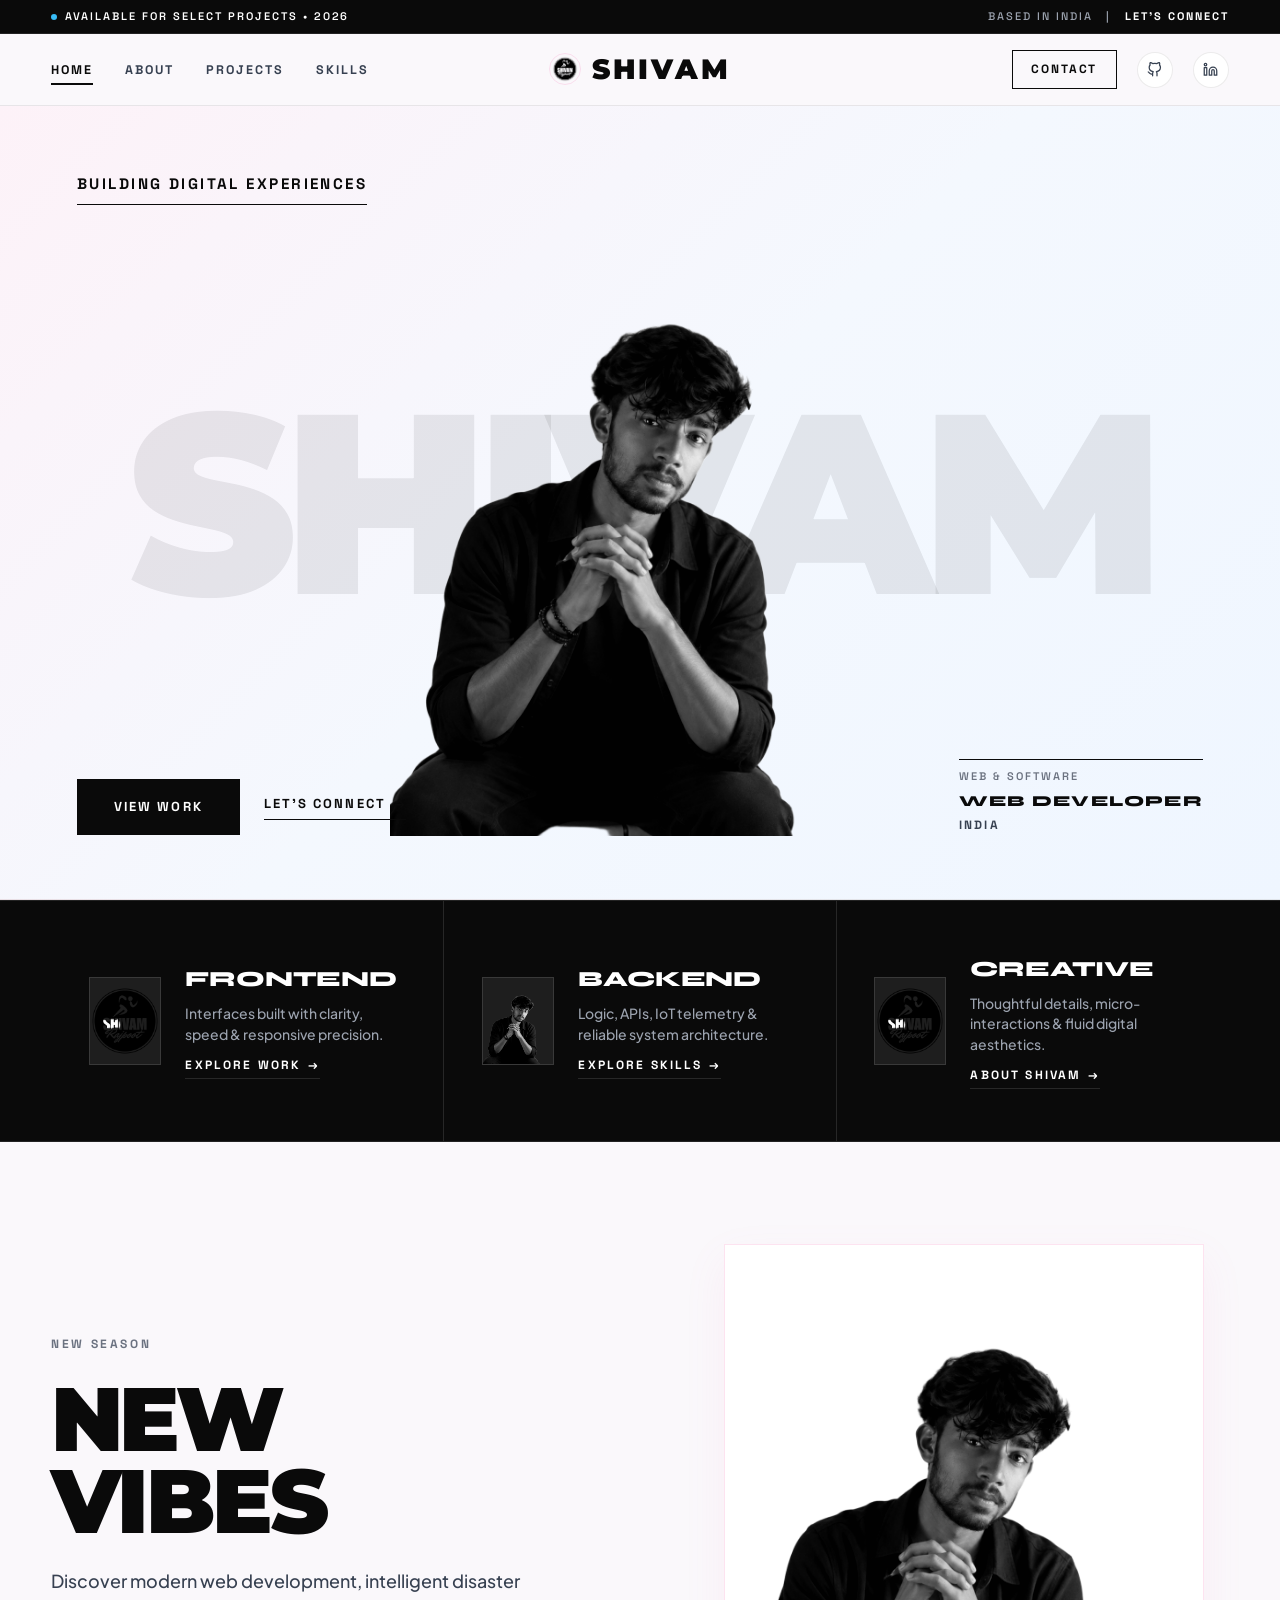
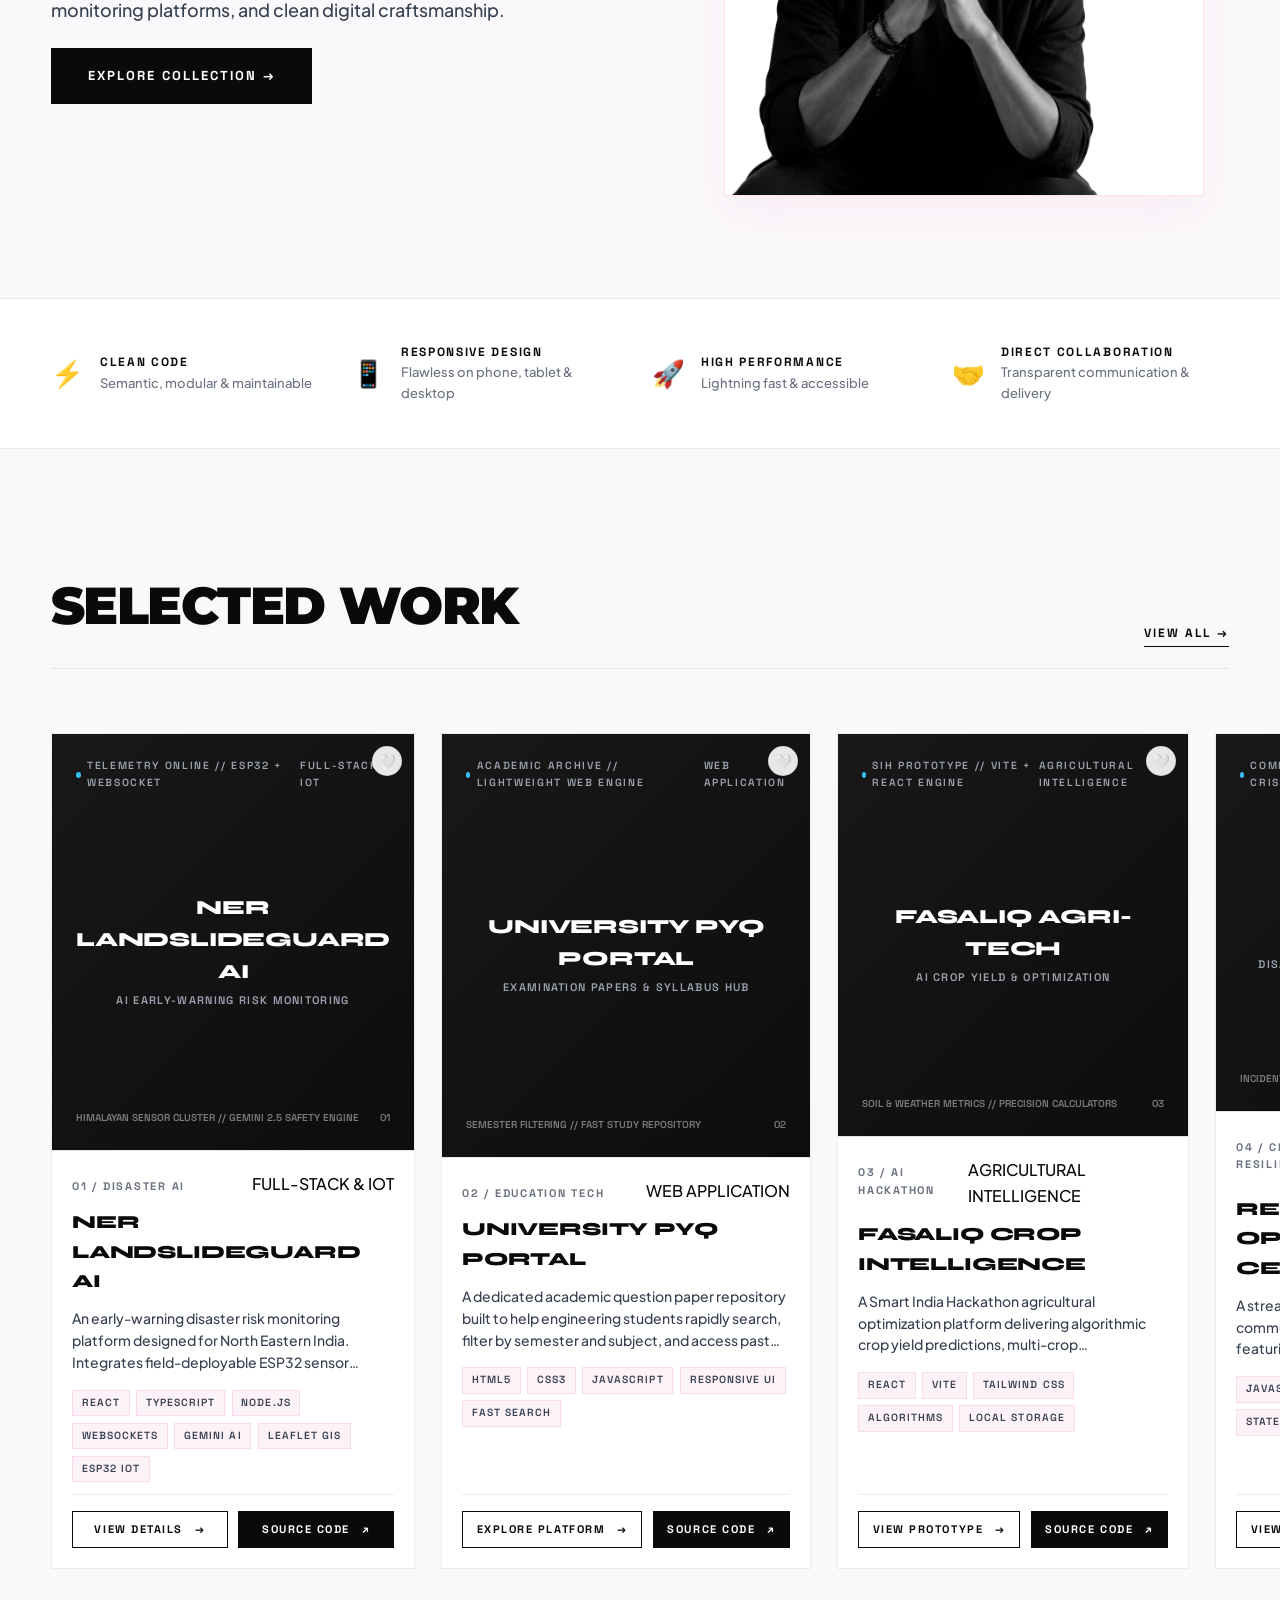
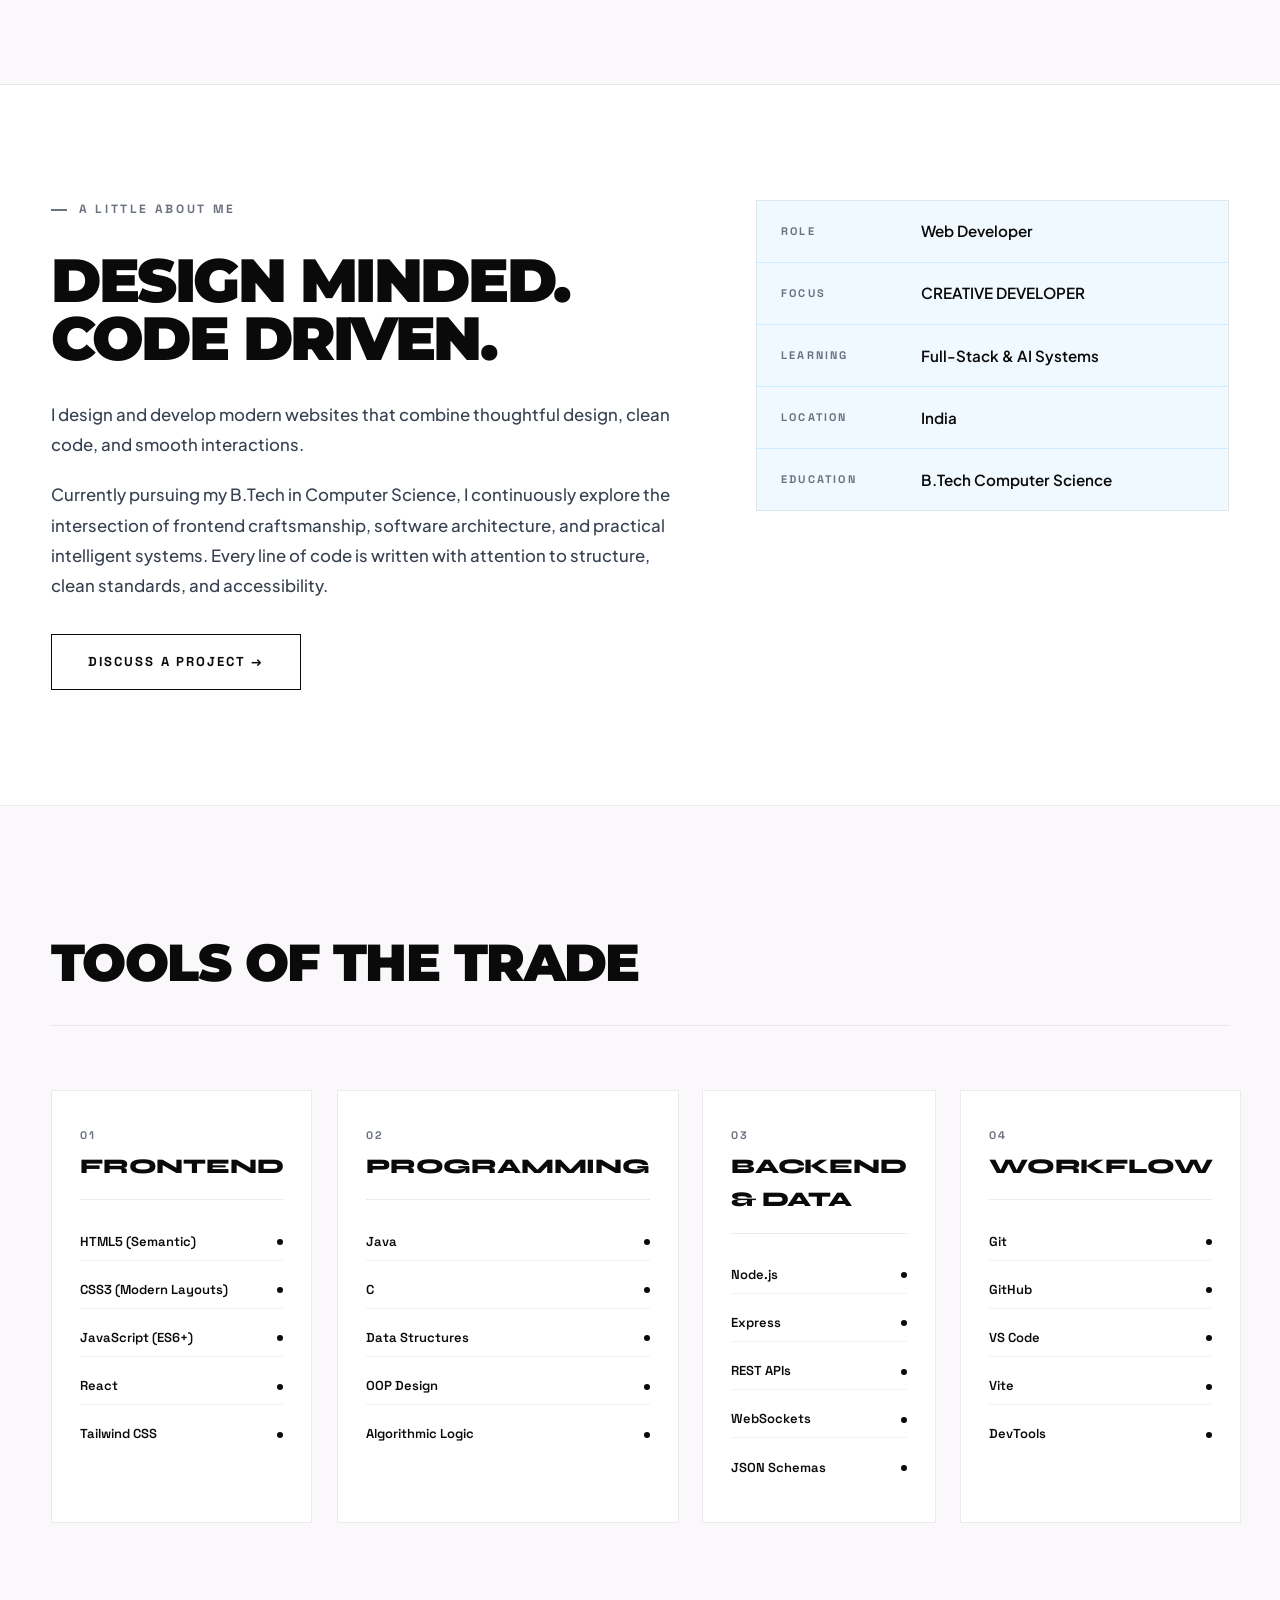
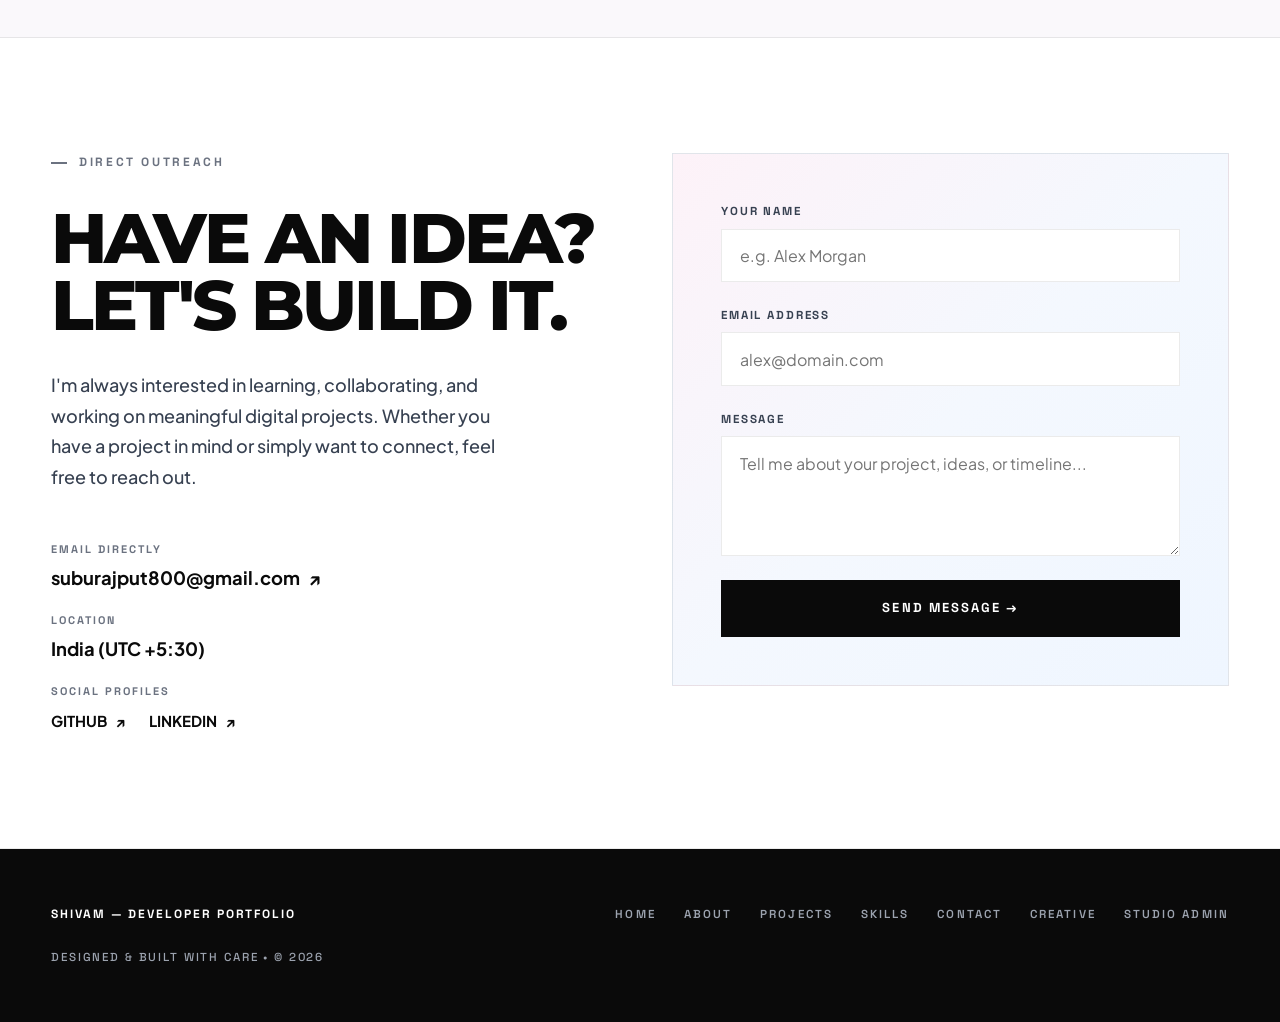
==== commit 8b61466a: "adding some file" ====
--- a/index.html
+++ b/index.html
@@ -8,7 +8,7 @@
       name="description"
       content="Portfolio of Shivam Rajput, Web Developer & Software Developer based in India. Minimalist fashion-editorial portfolio showcasing selected projects, technical expertise, and development journey."
     />
-    <meta name="theme-color" content="#0a0a0a" />
+    <meta name="theme-color" content="#fdf2f8" />
 
     <!-- Favicon -->
     <link rel="icon" type="image/png" href="lc.png" />
@@ -25,13 +25,13 @@
     <div class="cursor-ring" aria-hidden="true"></div>
 
     <!-- ======================================================================
-         1. TOP ANNOUNCEMENT BAR
+         1. TOP ANNOUNCEMENT BAR (GAZU Style)
          ====================================================================== -->
     <div class="top-announcement">
       <div class="container announcement-inner">
         <div class="announcement-left">
           <span class="announcement-dot" aria-hidden="true"></span>
-          <span>AVAILABLE FOR SELECT PROJECTS</span>
+          <span>AVAILABLE FOR SELECT PROJECTS &bull; 2026</span>
         </div>
         <div class="announcement-right">
           <span>BASED IN INDIA</span>
@@ -42,7 +42,7 @@
     </div>
 
     <!-- ======================================================================
-         2. NAVIGATION BAR
+         2. NAVIGATION BAR (GAZU Style: Left Nav | Center Brand | Right Actions)
          ====================================================================== -->
     <header class="site-header">
       <div class="container nav-wrapper">
@@ -54,9 +54,9 @@
           <a href="#skills" class="nav-link">SKILLS</a>
         </nav>
 
-        <!-- Center Brand -->
+        <!-- Center Brand (Bold GAZU-Style "SHIVAM") -->
         <div class="nav-brand">
-          <img src="lc.png" alt="Shivam Monogram" class="brand-monogram" width="28" height="28" />
+          <img src="lc.png" alt="Shivam Monogram" class="brand-monogram" width="32" height="32" />
           <a href="#hero" class="brand-title">SHIVAM</a>
         </div>
 
@@ -151,132 +151,352 @@
     </div>
 
     <!-- ======================================================================
-         3. HERO SECTION (GAZU COMPOSITION)
+         3. HERO SECTION — EXACT GAZU 4-CORNER COMPOSITION
          ====================================================================== -->
     <section class="hero-section" id="hero">
-      <!-- Massive Oversized Typography Behind Image -->
-      <div class="hero-watermark" aria-hidden="true">DEVELOPER</div>
-
-      <div class="container hero-grid">
-        <!-- Left Editorial Column -->
-        <div class="hero-content">
-          <span class="kicker reveal" id="hero-kicker">BUILDING DIGITAL EXPERIENCES</span>
-
-          <h1 class="hero-tagline title-editorial reveal delay-1" id="hero-tagline">
-            I design and develop modern websites that combine thoughtful design, clean code, and smooth interactions.
-          </h1>
-
-          <div class="hero-ctas reveal delay-2">
-            <a href="#projects" class="btn btn-primary">
-              VIEW MY WORK
-              <span class="arrow-icon">→</span>
-            </a>
-            <a href="#contact" class="btn btn-outline">
-              LET'S CONNECT
-              <span class="arrow-icon">→</span>
-            </a>
-          </div>
-        </div>
-
-        <!-- Center Photograph Cutout (Overlapping Watermark) -->
-        <div class="hero-image-wrap reveal delay-1">
-          <img
-            src="myphoto.png"
-            alt="Shivam Rajput - Web Developer"
-            class="hero-portrait"
-            width="620"
-            height="780"
-            loading="eager"
-          />
-        </div>
-
-        <!-- Right Vertical Editorial Metadata -->
-        <div class="hero-meta reveal delay-2">
-          <div class="hero-meta-item">
-            <span class="hero-meta-label">ROLE</span>
-            <span class="hero-meta-value" id="hero-role-val">WEB DEVELOPER</span>
-          </div>
-
-          <div class="hero-meta-item">
-            <span class="hero-meta-label">FOCUS</span>
-            <span class="hero-meta-value" id="hero-focus-val">CREATIVE DEVELOPER</span>
-          </div>
-
-          <div class="hero-meta-item">
-            <span class="hero-meta-label">LOCATION</span>
-            <span class="hero-meta-value" id="hero-location-val">INDIA</span>
-          </div>
-        </div>
+      <!-- 1. Top-Left Tagline (Matches GAZU "FASHION THAT MOVES WITH YOU") -->
+      <div class="hero-top-left reveal">
+        <p class="hero-editorial-kicker" id="hero-kicker">
+          BUILDING<br />
+          DIGITAL EXPERIENCES<br />
+          WITH YOU.
+        </p>
+      </div>
+
+      <!-- 2. Massive Oversized Typography (Matches Giant "G A Z U") -->
+      <div class="hero-watermark" aria-hidden="true">SHIVAM</div>
+
+      <!-- 3. Center Cutout Photograph (Overlaps the Watermark like the Walking Model) -->
+      <div class="hero-image-wrap reveal delay-1">
+        <img
+          src="myphoto.png"
+          alt="Shivam Rajput - Web Developer"
+          class="hero-portrait"
+          width="620"
+          height="780"
+          loading="eager"
+        />
+      </div>
+
+      <!-- 4. Bottom-Left Dual CTAs (Matches "SHOP NOW" & "EXPLORE NEW IN") -->
+      <div class="hero-bottom-left reveal delay-2">
+        <a href="#projects" class="btn btn-primary">
+          VIEW WORK
+        </a>
+        <a href="#contact" class="hero-text-link">
+          LET'S CONNECT <span class="arrow-icon">→</span>
+        </a>
+      </div>
+
+      <!-- 5. Bottom-Right Meta Badge (Matches "NEW COLLECTION 2024") -->
+      <div class="hero-bottom-right reveal delay-2">
+        <span class="hero-meta-kicker">WEB &amp; SOFTWARE</span>
+        <span class="hero-meta-bold" id="hero-role-val">DEVELOPER</span>
+        <span class="hero-meta-year" id="hero-location-val">2026 // INDIA</span>
       </div>
     </section>
 
     <!-- ======================================================================
-         4. DEVELOPER CATEGORY STRIP (GAZU STRIP)
+         4. DEVELOPER CATEGORY STRIP (Matches GAZU MEN / WOMEN / KIDS Strip)
          ====================================================================== -->
     <section class="category-strip" aria-label="Specialization Categories">
       <div class="container category-grid">
-        <!-- Category 1 -->
+        <!-- Category 1 (Frontend) -->
         <a href="#projects" class="category-card reveal">
-          <div class="category-top">
-            <span class="category-number">01 / FRONTEND</span>
-            <svg class="category-icon" width="22" height="22" viewBox="0 0 24 24" fill="none" stroke="currentColor" stroke-width="1.75">
-              <rect x="2" y="3" width="20" height="14" rx="2" ry="2"></rect>
-              <line x1="8" y1="21" x2="16" y2="21"></line>
-              <line x1="12" y1="17" x2="12" y2="21"></line>
-            </svg>
+          <div class="category-thumb-wrap">
+            <img src="lc.png" alt="Frontend Development Thumbnail" />
           </div>
           <div class="category-body">
-            <h3 class="category-title">FRONTEND DEVELOPMENT</h3>
-            <p class="category-desc">Interfaces built with clarity, responsive architecture, and precision.</p>
-          </div>
-          <span class="category-link">
-            EXPLORE PROJECTS
-            <span class="arrow-icon">→</span>
-          </span>
-        </a>
-
-        <!-- Category 2 -->
+            <h3 class="category-title">FRONTEND</h3>
+            <p class="category-desc">Interfaces built with clarity, speed &amp; responsive precision.</p>
+            <span class="category-link">
+              EXPLORE WORK <span class="arrow-icon">→</span>
+            </span>
+          </div>
+        </a>
+
+        <!-- Category 2 (Backend) -->
         <a href="#skills" class="category-card reveal delay-1">
-          <div class="category-top">
-            <span class="category-number">02 / BACKEND</span>
-            <svg class="category-icon" width="22" height="22" viewBox="0 0 24 24" fill="none" stroke="currentColor" stroke-width="1.75">
-              <ellipse cx="12" cy="5" rx="9" ry="3"></ellipse>
-              <path d="M21 12c0 1.66-4 3-9 3s-9-1.34-9-3"></path>
-              <path d="M3 5v14c0 1.66 4 3 9 3s9-1.34 9-3V5"></path>
-            </svg>
+          <div class="category-thumb-wrap">
+            <img src="myphoto.png" alt="Backend Development Thumbnail" />
           </div>
           <div class="category-body">
-            <h3 class="category-title">BACKEND DEVELOPMENT</h3>
-            <p class="category-desc">Logic, APIs, server pipelines, and reliable application architecture.</p>
-          </div>
-          <span class="category-link">
-            EXPLORE SKILLS
-            <span class="arrow-icon">→</span>
-          </span>
-        </a>
-
-        <!-- Category 3 -->
+            <h3 class="category-title">BACKEND</h3>
+            <p class="category-desc">Logic, APIs, IoT telemetry &amp; reliable system architecture.</p>
+            <span class="category-link">
+              EXPLORE SKILLS <span class="arrow-icon">→</span>
+            </span>
+          </div>
+        </a>
+
+        <!-- Category 3 (Creative) -->
         <a href="#about" class="category-card reveal delay-2">
-          <div class="category-top">
-            <span class="category-number">03 / CREATIVE</span>
-            <svg class="category-icon" width="22" height="22" viewBox="0 0 24 24" fill="none" stroke="currentColor" stroke-width="1.75">
-              <polygon points="12 2 15.09 8.26 22 9.27 17 14.14 18.18 21.02 12 17.77 5.82 21.02 7 14.14 2 9.27 8.91 8.26 12 2"></polygon>
-            </svg>
+          <div class="category-thumb-wrap">
+            <img src="lc.png" alt="Creative Development Thumbnail" />
           </div>
           <div class="category-body">
-            <h3 class="category-title">CREATIVE DEVELOPMENT</h3>
-            <p class="category-desc">Thoughtful details, tactile micro-interactions, and smooth digital experiences.</p>
-          </div>
-          <span class="category-link">
-            ABOUT ME
-            <span class="arrow-icon">→</span>
-          </span>
+            <h3 class="category-title">CREATIVE</h3>
+            <p class="category-desc">Thoughtful details, micro-interactions &amp; fluid digital aesthetics.</p>
+            <span class="category-link">
+              ABOUT SHIVAM <span class="arrow-icon">→</span>
+            </span>
+          </div>
         </a>
       </div>
     </section>
 
     <!-- ======================================================================
-         5. INTRODUCTION / ABOUT SECTION
+         5. NEW VIBES SECTION (Matches GAZU Editorial Split Banner)
+         ====================================================================== -->
+    <section class="vibes-banner" id="journey-banner">
+      <div class="container vibes-grid">
+        <!-- Left Side: Editorial Typography -->
+        <div class="vibes-left">
+          <span class="vibes-season reveal">NEW SEASON</span>
+
+          <h2 class="vibes-title reveal delay-1">
+            NEW<br />
+            VIBES
+          </h2>
+
+          <p class="vibes-desc reveal delay-2">
+            Discover modern web development, intelligent disaster monitoring platforms, and clean digital craftsmanship.
+          </p>
+
+          <div class="reveal delay-3">
+            <a href="#projects" class="btn btn-primary">
+              EXPLORE COLLECTION &rarr;
+            </a>
+          </div>
+        </div>
+
+        <!-- Right Side: Studio Portrait Card (Matching Model Photo) -->
+        <div class="vibes-right reveal delay-2">
+          <div class="vibes-portrait-card">
+            <img
+              src="myphoto.png"
+              alt="Shivam Rajput - Studio Portrait"
+              loading="lazy"
+            />
+          </div>
+        </div>
+      </div>
+    </section>
+
+    <!-- ======================================================================
+         6. TRUST & VALUE BADGES STRIP (Matches GAZU Feature Bar)
+         ====================================================================== -->
+    <div class="trust-strip">
+      <div class="container trust-grid">
+        <div class="trust-item reveal">
+          <span class="trust-icon" aria-hidden="true">⚡</span>
+          <div class="trust-content">
+            <span class="trust-title">CLEAN CODE</span>
+            <span class="trust-desc">Semantic, modular &amp; maintainable</span>
+          </div>
+        </div>
+
+        <div class="trust-item reveal delay-1">
+          <span class="trust-icon" aria-hidden="true">📱</span>
+          <div class="trust-content">
+            <span class="trust-title">RESPONSIVE DESIGN</span>
+            <span class="trust-desc">Flawless on phone, tablet &amp; desktop</span>
+          </div>
+        </div>
+
+        <div class="trust-item reveal delay-2">
+          <span class="trust-icon" aria-hidden="true">🚀</span>
+          <div class="trust-content">
+            <span class="trust-title">HIGH PERFORMANCE</span>
+            <span class="trust-desc">Lightning fast &amp; accessible</span>
+          </div>
+        </div>
+
+        <div class="trust-item reveal delay-3">
+          <span class="trust-icon" aria-hidden="true">🤝</span>
+          <div class="trust-content">
+            <span class="trust-title">DIRECT COLLABORATION</span>
+            <span class="trust-desc">Transparent communication &amp; delivery</span>
+          </div>
+        </div>
+      </div>
+    </div>
+
+    <!-- ======================================================================
+         7. FEATURED PROJECTS (Matches "BEST OF GAZU" Product Grid)
+         ====================================================================== -->
+    <section class="projects-section" id="projects">
+      <div class="container">
+        <!-- Section Header matching "BEST OF GAZU" -->
+        <div class="section-header-editorial">
+          <h2 class="section-title reveal">SELECTED WORK</h2>
+          <a href="#contact" class="section-header-right-link reveal delay-1">VIEW ALL &rarr;</a>
+        </div>
+
+        <!-- 4-Column Product Style Grid -->
+        <div class="projects-grid" id="projects-container">
+          <!-- Populated dynamically via main.js / fallback cards -->
+          <article class="project-card reveal">
+            <div class="project-preview">
+              <span class="project-wishlist-icon" title="Save Project">🤍</span>
+              <div class="project-preview-mockup">
+                <div class="mockup-header">
+                  <span class="mockup-status-dot">TELEMETRY ONLINE</span>
+                  <span>IOT &bull; AI</span>
+                </div>
+                <div class="mockup-center">
+                  <h4>NER LandslideGuard AI</h4>
+                  <p>AI EARLY-WARNING PLATFORM</p>
+                </div>
+                <div class="mockup-footer">
+                  <span>HIMALAYAN SENSORS</span>
+                  <span>01</span>
+                </div>
+              </div>
+            </div>
+
+            <div class="project-info">
+              <div class="project-meta-bar">
+                <span class="project-index">01 / DISASTER AI</span>
+              </div>
+              <h3 class="project-title">NER LandslideGuard AI</h3>
+              <p class="project-desc">
+                AI disaster early warning platform integrating ESP32 IoT sensors, WebSockets, Google Gemini AI, and GIS Leaflet mapping.
+              </p>
+              <div class="project-tech-tags">
+                <span class="tech-tag">React</span>
+                <span class="tech-tag">IoT</span>
+                <span class="tech-tag">Gemini AI</span>
+              </div>
+              <div class="project-actions">
+                <a href="#contact" class="btn btn-sm btn-outline">DETAILS &rarr;</a>
+                <a href="https://github.com" target="_blank" rel="noopener noreferrer" class="btn btn-sm btn-primary">CODE ↗</a>
+              </div>
+            </div>
+          </article>
+
+          <article class="project-card reveal delay-1">
+            <div class="project-preview">
+              <span class="project-wishlist-icon" title="Save Project">🤍</span>
+              <div class="project-preview-mockup">
+                <div class="mockup-header">
+                  <span class="mockup-status-dot">ACADEMIC HUB</span>
+                  <span>WEB ARCHIVE</span>
+                </div>
+                <div class="mockup-center">
+                  <h4>University PYQ Portal</h4>
+                  <p>EXAM QUESTION ARCHIVE</p>
+                </div>
+                <div class="mockup-footer">
+                  <span>FAST FILTERING</span>
+                  <span>02</span>
+                </div>
+              </div>
+            </div>
+
+            <div class="project-info">
+              <div class="project-meta-bar">
+                <span class="project-index">02 / EDUCATION TECH</span>
+              </div>
+              <h3 class="project-title">University PYQ Portal</h3>
+              <p class="project-desc">
+                Centralized academic question paper repository with semester filtering and clean download access for students.
+              </p>
+              <div class="project-tech-tags">
+                <span class="tech-tag">HTML5</span>
+                <span class="tech-tag">CSS3</span>
+                <span class="tech-tag">JavaScript</span>
+              </div>
+              <div class="project-actions">
+                <a href="#contact" class="btn btn-sm btn-outline">DETAILS &rarr;</a>
+                <a href="https://github.com" target="_blank" rel="noopener noreferrer" class="btn btn-sm btn-primary">CODE ↗</a>
+              </div>
+            </div>
+          </article>
+
+          <article class="project-card reveal delay-2">
+            <div class="project-preview">
+              <span class="project-wishlist-icon" title="Save Project">🤍</span>
+              <div class="project-preview-mockup">
+                <div class="mockup-header">
+                  <span class="mockup-status-dot">SIH PROTOTYPE</span>
+                  <span>AGRI-TECH</span>
+                </div>
+                <div class="mockup-center">
+                  <h4>FasalIQ Crop AI</h4>
+                  <p>YIELD PREDICTION ENGINE</p>
+                </div>
+                <div class="mockup-footer">
+                  <span>SMART SOIL DATA</span>
+                  <span>03</span>
+                </div>
+              </div>
+            </div>
+
+            <div class="project-info">
+              <div class="project-meta-bar">
+                <span class="project-index">03 / AI HACKATHON</span>
+              </div>
+              <h3 class="project-title">FasalIQ Crop Intelligence</h3>
+              <p class="project-desc">
+                Smart India Hackathon agricultural optimization platform delivering algorithmic crop yield predictions and dosage calculators.
+              </p>
+              <div class="project-tech-tags">
+                <span class="tech-tag">React</span>
+                <span class="tech-tag">Vite</span>
+                <span class="tech-tag">Tailwind</span>
+              </div>
+              <div class="project-actions">
+                <a href="#contact" class="btn btn-sm btn-outline">DETAILS &rarr;</a>
+                <a href="https://github.com" target="_blank" rel="noopener noreferrer" class="btn btn-sm btn-primary">CODE ↗</a>
+              </div>
+            </div>
+          </article>
+
+          <article class="project-card reveal delay-3">
+            <div class="project-preview">
+              <span class="project-wishlist-icon" title="Save Project">🤍</span>
+              <div class="project-preview-mockup">
+                <div class="mockup-header">
+                  <span class="mockup-status-dot">COMMAND HUB</span>
+                  <span>CRISIS OPS</span>
+                </div>
+                <div class="mockup-center">
+                  <h4>Readyline Command</h4>
+                  <p>DISASTER READINESS HUB</p>
+                </div>
+                <div class="mockup-footer">
+                  <span>RISK REGISTER</span>
+                  <span>04</span>
+                </div>
+              </div>
+            </div>
+
+            <div class="project-info">
+              <div class="project-meta-bar">
+                <span class="project-index">04 / CIVIC RESILIENCE</span>
+              </div>
+              <h3 class="project-title">Readyline Operations</h3>
+              <p class="project-desc">
+                Disaster readiness and community coordination dashboard featuring interactive risk registers and resource workflows.
+              </p>
+              <div class="project-tech-tags">
+                <span class="tech-tag">JavaScript</span>
+                <span class="tech-tag">State Mgmt</span>
+                <span class="tech-tag">A11y</span>
+              </div>
+              <div class="project-actions">
+                <a href="#contact" class="btn btn-sm btn-outline">DETAILS &rarr;</a>
+                <a href="https://github.com" target="_blank" rel="noopener noreferrer" class="btn btn-sm btn-primary">CODE ↗</a>
+              </div>
+            </div>
+          </article>
+        </div>
+      </div>
+    </section>
+
+    <!-- ======================================================================
+         8. INTRODUCTION / ABOUT SECTION
          ====================================================================== -->
     <section class="about-section" id="about">
       <div class="container about-layout">
@@ -289,10 +509,8 @@
           </h2>
 
           <div class="about-narrative reveal delay-2">
-            <p>
-              I'm a developer who enjoys turning ideas into meaningful digital experiences.
-              I focus on building responsive websites, writing maintainable code, and creating
-              interfaces that feel intuitive and effortless to use.
+            <p id="hero-tagline">
+              I design and develop modern websites that combine thoughtful design, clean code, and smooth interactions.
             </p>
             <p>
               Currently pursuing my B.Tech in Computer Science, I continuously explore the
@@ -304,27 +522,25 @@
 
           <div class="reveal delay-3">
             <a href="#contact" class="btn btn-outline">
-              DISCUSS A PROJECT
-              <span class="arrow-icon">→</span>
+              DISCUSS A PROJECT &rarr;
             </a>
           </div>
         </div>
 
-        <!-- Right Side: Editorial Specifications & Metrics -->
+        <!-- Right Side: Editorial Specifications -->
         <div class="about-right">
-          <!-- Specifications Table -->
           <div class="editorial-specs reveal delay-1">
             <div class="spec-row">
               <span class="spec-label">ROLE</span>
-              <span class="spec-value">Web Developer</span>
+              <span class="spec-value" id="hero-role-spec">Web Developer</span>
             </div>
             <div class="spec-row">
               <span class="spec-label">FOCUS</span>
-              <span class="spec-value">Frontend Development</span>
+              <span class="spec-value" id="hero-focus-val">Frontend &amp; Full-Stack</span>
             </div>
             <div class="spec-row">
               <span class="spec-label">LEARNING</span>
-              <span class="spec-value">Full-Stack Development</span>
+              <span class="spec-value">Full-Stack &amp; AI Systems</span>
             </div>
             <div class="spec-row">
               <span class="spec-label">LOCATION</span>
@@ -335,521 +551,73 @@
               <span class="spec-value">B.Tech Computer Science</span>
             </div>
           </div>
-
-          <!-- Metrics Block -->
-          <div class="editorial-metrics reveal delay-2">
-            <div class="metric-tile">
-              <span class="metric-num">04+</span>
-              <span class="metric-label">Key Systems</span>
-            </div>
-            <div class="metric-tile">
-              <span class="metric-num">100%</span>
-              <span class="metric-label">Clean Code</span>
-            </div>
-            <div class="metric-tile">
-              <span class="metric-num">24/7</span>
-              <span class="metric-label">Curiosity</span>
-            </div>
-          </div>
         </div>
       </div>
     </section>
 
     <!-- ======================================================================
-         6. FEATURED PROJECTS ("SELECTED WORK")
-         ====================================================================== -->
-    <section class="projects-section" id="projects">
-      <div class="container">
-        <!-- Section Header -->
-        <div class="section-header-editorial">
-          <div class="section-header-left">
-            <span class="kicker reveal">CURATED PORTFOLIO</span>
-            <h2 class="section-title title-display reveal delay-1">SELECTED WORK</h2>
-          </div>
-          <p class="section-subtitle reveal delay-2">
-            A selection of things I've built and explored across web development, IoT telemetry, and AI systems.
-          </p>
-        </div>
-
-        <!-- Projects Grid -->
-        <div class="projects-grid" id="projects-container">
-          <!-- Project 1: NER LandslideGuard AI -->
-          <article class="project-card reveal">
-            <div class="project-preview">
-              <div class="project-preview-mockup">
-                <div class="mockup-header">
-                  <span class="mockup-status-dot">TELEMETRY ONLINE</span>
-                  <span>ESP32 + WEBSOCKET</span>
-                </div>
-                <div class="mockup-center">
-                  <h4>NER LandslideGuard AI</h4>
-                  <p>AI EARLY-WARNING RISK MONITORING</p>
-                </div>
-                <div class="mockup-footer">
-                  <span>HIMALAYAN SENSOR CLUSTER</span>
-                  <span>GEMINI 2.5 SAFETY ENGINE</span>
-                </div>
-              </div>
-            </div>
-
-            <div class="project-info">
-              <div class="project-meta-bar">
-                <span class="project-index">01 / DISASTER AI</span>
-                <span class="project-type">FULL-STACK & IOT</span>
-              </div>
-
-              <h3 class="project-title">NER LandslideGuard AI</h3>
-
-              <p class="project-desc">
-                An early-warning disaster risk monitoring platform designed for North Eastern India. Integrates field-deployable ESP32 sensor telemetry, real-time WebSockets, Google Gemini AI geotechnical safety analysis, Web Audio emergency sirens, and GIS Leaflet mapping.
-              </p>
-
-              <div class="project-tech-tags">
-                <span class="tech-tag">React</span>
-                <span class="tech-tag">TypeScript</span>
-                <span class="tech-tag">Node.js</span>
-                <span class="tech-tag">WebSockets</span>
-                <span class="tech-tag">Gemini AI</span>
-                <span class="tech-tag">Leaflet GIS</span>
-                <span class="tech-tag">ESP32 IoT</span>
-              </div>
-
-              <div class="project-actions">
-                <a href="#contact" class="btn btn-sm btn-outline">
-                  VIEW DETAILS
-                  <span class="arrow-icon">→</span>
-                </a>
-                <a href="https://github.com" target="_blank" rel="noopener noreferrer" class="btn btn-sm btn-primary">
-                  SOURCE CODE
-                  <span class="arrow-icon">↗</span>
-                </a>
-              </div>
-            </div>
-          </article>
-
-          <!-- Project 2: University PYQ Portal -->
-          <article class="project-card reveal delay-1">
-            <div class="project-preview">
-              <div class="project-preview-mockup">
-                <div class="mockup-header">
-                  <span class="mockup-status-dot">ACADEMIC ARCHIVE</span>
-                  <span>LIGHTWEIGHT WEB ENGINE</span>
-                </div>
-                <div class="mockup-center">
-                  <h4>University PYQ Portal</h4>
-                  <p>EXAMINATION PAPERS & SYLLABUS HUB</p>
-                </div>
-                <div class="mockup-footer">
-                  <span>SEMESTER FILTERING</span>
-                  <span>FAST STUDY REPOSITORY</span>
-                </div>
-              </div>
-            </div>
-
-            <div class="project-info">
-              <div class="project-meta-bar">
-                <span class="project-index">02 / EDUCATION TECH</span>
-                <span class="project-type">WEB APPLICATION</span>
-              </div>
-
-              <h3 class="project-title">University PYQ Portal</h3>
-
-              <p class="project-desc">
-                A dedicated academic question paper repository built to help engineering students rapidly search, filter by semester and subject, and access past examination papers without cumbersome ad clutter or broken download links.
-              </p>
-
-              <div class="project-tech-tags">
-                <span class="tech-tag">HTML5</span>
-                <span class="tech-tag">CSS3</span>
-                <span class="tech-tag">JavaScript</span>
-                <span class="tech-tag">Responsive UI</span>
-                <span class="tech-tag">Fast Search</span>
-              </div>
-
-              <div class="project-actions">
-                <a href="#contact" class="btn btn-sm btn-outline">
-                  EXPLORE PLATFORM
-                  <span class="arrow-icon">→</span>
-                </a>
-                <a href="https://github.com" target="_blank" rel="noopener noreferrer" class="btn btn-sm btn-primary">
-                  SOURCE CODE
-                  <span class="arrow-icon">↗</span>
-                </a>
-              </div>
-            </div>
-          </article>
-
-          <!-- Project 3: FasalIQ -->
-          <article class="project-card reveal delay-2">
-            <div class="project-preview">
-              <div class="project-preview-mockup">
-                <div class="mockup-header">
-                  <span class="mockup-status-dot">SIH PROTOTYPE</span>
-                  <span>VITE + REACT ENGINE</span>
-                </div>
-                <div class="mockup-center">
-                  <h4>FasalIQ Agri-Tech</h4>
-                  <p>AI CROP YIELD & OPTIMIZATION</p>
-                </div>
-                <div class="mockup-footer">
-                  <span>SOIL & WEATHER METRICS</span>
-                  <span>PRECISION CALCULATORS</span>
-                </div>
-              </div>
-            </div>
-
-            <div class="project-info">
-              <div class="project-meta-bar">
-                <span class="project-index">03 / AI HACKATHON</span>
-                <span class="project-type">AGRICULTURAL INTELLIGENCE</span>
-              </div>
-
-              <h3 class="project-title">FasalIQ Crop Intelligence</h3>
-
-              <p class="project-desc">
-                A Smart India Hackathon agricultural optimization platform delivering algorithmic crop yield predictions, multi-crop comparisons, fertilizer requirement estimation, and irrigation planning calibrated for Indian farming conditions.
-              </p>
-
-              <div class="project-tech-tags">
-                <span class="tech-tag">React</span>
-                <span class="tech-tag">Vite</span>
-                <span class="tech-tag">Tailwind CSS</span>
-                <span class="tech-tag">Algorithms</span>
-                <span class="tech-tag">Local Storage</span>
-              </div>
-
-              <div class="project-actions">
-                <a href="#contact" class="btn btn-sm btn-outline">
-                  VIEW PROTOTYPE
-                  <span class="arrow-icon">→</span>
-                </a>
-                <a href="https://github.com" target="_blank" rel="noopener noreferrer" class="btn btn-sm btn-primary">
-                  SOURCE CODE
-                  <span class="arrow-icon">↗</span>
-                </a>
-              </div>
-            </div>
-          </article>
-
-          <!-- Project 4: Readyline -->
-          <article class="project-card reveal delay-3">
-            <div class="project-preview">
-              <div class="project-preview-mockup">
-                <div class="mockup-header">
-                  <span class="mockup-status-dot">COMMAND HUB</span>
-                  <span>CRISIS RESPONSE</span>
-                </div>
-                <div class="mockup-center">
-                  <h4>Readyline Command</h4>
-                  <p>DISASTER READINESS & RISK REGISTER</p>
-                </div>
-                <div class="mockup-footer">
-                  <span>INCIDENT WORKFLOWS</span>
-                  <span>ZERO-DEPENDENCY RUNTIME</span>
-                </div>
-              </div>
-            </div>
-
-            <div class="project-info">
-              <div class="project-meta-bar">
-                <span class="project-index">04 / CIVIC RESILIENCE</span>
-                <span class="project-type">DASHBOARD ARCHITECTURE</span>
-              </div>
-
-              <h3 class="project-title">Readyline Operations Center</h3>
-
-              <p class="project-desc">
-                A streamlined disaster readiness and community coordination dashboard featuring dynamic risk registers, operational action checklists, team role assignments, and emergency resource management workflows.
-              </p>
-
-              <div class="project-tech-tags">
-                <span class="tech-tag">JavaScript</span>
-                <span class="tech-tag">Modular CSS</span>
-                <span class="tech-tag">State Management</span>
-                <span class="tech-tag">Accessible DOM</span>
-              </div>
-
-              <div class="project-actions">
-                <a href="#contact" class="btn btn-sm btn-outline">
-                  VIEW DETAILS
-                  <span class="arrow-icon">→</span>
-                </a>
-                <a href="https://github.com" target="_blank" rel="noopener noreferrer" class="btn btn-sm btn-primary">
-                  SOURCE CODE
-                  <span class="arrow-icon">↗</span>
-                </a>
-              </div>
-            </div>
-          </article>
-        </div>
-      </div>
-    </section>
-
-    <!-- ======================================================================
-         7. NEW VIBES SECTION — DEVELOPER BANNER
-         ====================================================================== -->
-    <section class="vibes-banner" id="journey-banner">
-      <div class="container vibes-grid">
-        <!-- Left Side: Editorial Typography -->
-        <div class="vibes-left">
-          <span class="kicker kicker-light reveal">CURRENT FOCUS</span>
-
-          <h2 class="vibes-title title-display reveal delay-1">
-            BUILD.<br />LEARN.<br />CREATE.
-          </h2>
-
-          <p class="vibes-desc reveal delay-2">
-            Always exploring better ways to build useful, accessible, and engaging digital experiences.
-          </p>
-
-          <div class="reveal delay-3">
-            <a href="#journey" class="btn btn-light">
-              EXPLORE MY JOURNEY
-              <span class="arrow-icon">→</span>
-            </a>
-          </div>
-        </div>
-
-        <!-- Right Side: Luxury Editorial Monolith Graphic -->
-        <div class="vibes-right reveal delay-2">
-          <div class="vibes-monolith">
-            <div class="monolith-header">
-              <span>MANIFESTO</span>
-              <span>DEV // 2026</span>
-            </div>
-
-            <div class="monolith-core">
-              <div class="monolith-badge">SR</div>
-              <p class="monolith-quote">
-                "CODE AS A CRAFT. DESIGN AS A COMMITMENT."
-              </p>
-            </div>
-
-            <div class="monolith-footer">
-              <span>SHIVAM RAJPUT</span>
-              <span>INDIA</span>
-            </div>
-          </div>
-        </div>
-      </div>
-    </section>
-
-    <!-- ======================================================================
-         8. SKILLS SECTION ("TOOLS OF THE TRADE")
+         9. SKILLS SECTION ("TOOLS OF THE TRADE")
          ====================================================================== -->
     <section class="skills-section" id="skills">
       <div class="container">
-        <!-- Section Header -->
         <div class="section-header-editorial">
-          <div class="section-header-left">
-            <span class="kicker reveal">TECHNICAL PROFICIENCY</span>
-            <h2 class="section-title title-display reveal delay-1">TOOLS OF THE TRADE</h2>
-          </div>
-          <p class="section-subtitle reveal delay-2">
-            A focused breakdown of core languages, libraries, and developer tools applied across real projects.
-          </p>
-        </div>
-
-        <!-- Skills Grid -->
+          <h2 class="section-title reveal">TOOLS OF THE TRADE</h2>
+        </div>
+
         <div class="skills-grid">
-          <!-- Skill Category 1: Frontend -->
           <div class="skill-category-card reveal">
             <div class="skill-cat-header">
               <span class="skill-cat-index">01</span>
               <h3 class="skill-cat-title">FRONTEND</h3>
             </div>
             <div class="skill-tags-list">
-              <div class="skill-tag-item">
-                <span>HTML5 (Semantic)</span>
-                <span class="skill-level-dot"></span>
-              </div>
-              <div class="skill-tag-item">
-                <span>CSS3 (Flex / Grid / Tokens)</span>
-                <span class="skill-level-dot"></span>
-              </div>
-              <div class="skill-tag-item">
-                <span>JavaScript (ES6+)</span>
-                <span class="skill-level-dot"></span>
-              </div>
-              <div class="skill-tag-item">
-                <span>React</span>
-                <span class="skill-level-dot"></span>
-              </div>
-              <div class="skill-tag-item">
-                <span>Tailwind CSS</span>
-                <span class="skill-level-dot"></span>
-              </div>
-            </div>
-          </div>
-
-          <!-- Skill Category 2: Programming -->
+              <div class="skill-tag-item"><span>HTML5 (Semantic)</span><span class="skill-level-dot"></span></div>
+              <div class="skill-tag-item"><span>CSS3 (Modern Layouts)</span><span class="skill-level-dot"></span></div>
+              <div class="skill-tag-item"><span>JavaScript (ES6+)</span><span class="skill-level-dot"></span></div>
+              <div class="skill-tag-item"><span>React</span><span class="skill-level-dot"></span></div>
+              <div class="skill-tag-item"><span>Tailwind CSS</span><span class="skill-level-dot"></span></div>
+            </div>
+          </div>
+
           <div class="skill-category-card reveal delay-1">
             <div class="skill-cat-header">
               <span class="skill-cat-index">02</span>
               <h3 class="skill-cat-title">PROGRAMMING</h3>
             </div>
             <div class="skill-tags-list">
-              <div class="skill-tag-item">
-                <span>Java</span>
-                <span class="skill-level-dot"></span>
-              </div>
-              <div class="skill-tag-item">
-                <span>C</span>
-                <span class="skill-level-dot"></span>
-              </div>
-              <div class="skill-tag-item">
-                <span>Data Structures</span>
-                <span class="skill-level-dot"></span>
-              </div>
-              <div class="skill-tag-item">
-                <span>OOP Concepts</span>
-                <span class="skill-level-dot"></span>
-              </div>
-              <div class="skill-tag-item">
-                <span>Algorithmic Logic</span>
-                <span class="skill-level-dot"></span>
-              </div>
-            </div>
-          </div>
-
-          <!-- Skill Category 3: Backend & Architecture -->
+              <div class="skill-tag-item"><span>Java</span><span class="skill-level-dot"></span></div>
+              <div class="skill-tag-item"><span>C</span><span class="skill-level-dot"></span></div>
+              <div class="skill-tag-item"><span>Data Structures</span><span class="skill-level-dot"></span></div>
+              <div class="skill-tag-item"><span>OOP Design</span><span class="skill-level-dot"></span></div>
+              <div class="skill-tag-item"><span>Algorithmic Logic</span><span class="skill-level-dot"></span></div>
+            </div>
+          </div>
+
           <div class="skill-category-card reveal delay-2">
             <div class="skill-cat-header">
               <span class="skill-cat-index">03</span>
-              <h3 class="skill-cat-title">BACKEND & DATA</h3>
+              <h3 class="skill-cat-title">BACKEND &amp; DATA</h3>
             </div>
             <div class="skill-tags-list">
-              <div class="skill-tag-item">
-                <span>Node.js</span>
-                <span class="skill-level-dot"></span>
-              </div>
-              <div class="skill-tag-item">
-                <span>Express</span>
-                <span class="skill-level-dot"></span>
-              </div>
-              <div class="skill-tag-item">
-                <span>RESTful APIs</span>
-                <span class="skill-level-dot"></span>
-              </div>
-              <div class="skill-tag-item">
-                <span>WebSockets Telemetry</span>
-                <span class="skill-level-dot"></span>
-              </div>
-              <div class="skill-tag-item">
-                <span>JSON Schema & Data</span>
-                <span class="skill-level-dot"></span>
-              </div>
-            </div>
-          </div>
-
-          <!-- Skill Category 4: Tools & Workflow -->
+              <div class="skill-tag-item"><span>Node.js</span><span class="skill-level-dot"></span></div>
+              <div class="skill-tag-item"><span>Express</span><span class="skill-level-dot"></span></div>
+              <div class="skill-tag-item"><span>REST APIs</span><span class="skill-level-dot"></span></div>
+              <div class="skill-tag-item"><span>WebSockets</span><span class="skill-level-dot"></span></div>
+              <div class="skill-tag-item"><span>JSON Schemas</span><span class="skill-level-dot"></span></div>
+            </div>
+          </div>
+
           <div class="skill-category-card reveal delay-3">
             <div class="skill-cat-header">
               <span class="skill-cat-index">04</span>
-              <h3 class="skill-cat-title">TOOLS & WORKFLOW</h3>
+              <h3 class="skill-cat-title">WORKFLOW</h3>
             </div>
             <div class="skill-tags-list">
-              <div class="skill-tag-item">
-                <span>Git Version Control</span>
-                <span class="skill-level-dot"></span>
-              </div>
-              <div class="skill-tag-item">
-                <span>GitHub Collaboration</span>
-                <span class="skill-level-dot"></span>
-              </div>
-              <div class="skill-tag-item">
-                <span>VS Code</span>
-                <span class="skill-level-dot"></span>
-              </div>
-              <div class="skill-tag-item">
-                <span>Vite Bundler</span>
-                <span class="skill-level-dot"></span>
-              </div>
-              <div class="skill-tag-item">
-                <span>Browser DevTools</span>
-                <span class="skill-level-dot"></span>
-              </div>
-            </div>
-          </div>
-        </div>
-      </div>
-    </section>
-
-    <!-- ======================================================================
-         9. EXPERIENCE / LEARNING JOURNEY TIMELINE
-         ====================================================================== -->
-    <section class="journey-section" id="journey">
-      <div class="container">
-        <!-- Section Header -->
-        <div class="section-header-editorial">
-          <div class="section-header-left">
-            <span class="kicker reveal">MILESTONES</span>
-            <h2 class="section-title title-display reveal delay-1">THE JOURNEY SO FAR</h2>
-          </div>
-          <p class="section-subtitle reveal delay-2">
-            Key academic milestones, project breakthroughs, and technical learning horizons.
-          </p>
-        </div>
-
-        <!-- Editorial Timeline -->
-        <div class="timeline">
-          <!-- Timeline Item 1 -->
-          <div class="timeline-item reveal">
-            <div class="timeline-date-col">
-              <span class="timeline-date">2024 — PRESENT</span>
-              <span class="timeline-node" aria-hidden="true"></span>
-            </div>
-            <div class="timeline-content-col">
-              <h3 class="timeline-role">B.Tech Computer Science & Engineering</h3>
-              <span class="timeline-org">UNIVERSITY ACADEMICS // INDIA</span>
-              <p class="timeline-desc">
-                Building a rigorous theoretical and practical foundation in algorithms, data structures, operating systems, computer networking, and software engineering.
-              </p>
-            </div>
-          </div>
-
-          <!-- Timeline Item 2 -->
-          <div class="timeline-item reveal delay-1">
-            <div class="timeline-date-col">
-              <span class="timeline-date">2024 — 2025</span>
-              <span class="timeline-node" aria-hidden="true"></span>
-            </div>
-            <div class="timeline-content-col">
-              <h3 class="timeline-role">Programming Foundations & OOP</h3>
-              <span class="timeline-org">JAVA, C & PROBLEM SOLVING</span>
-              <p class="timeline-desc">
-                Strengthened analytical problem-solving and software architecture concepts using Java and C, applying modular design and structured data algorithms.
-              </p>
-            </div>
-          </div>
-
-          <!-- Timeline Item 3 -->
-          <div class="timeline-item reveal delay-2">
-            <div class="timeline-date-col">
-              <span class="timeline-date">2025</span>
-              <span class="timeline-node" aria-hidden="true"></span>
-            </div>
-            <div class="timeline-content-col">
-              <h3 class="timeline-role">Modern Web Architecture</h3>
-              <span class="timeline-org">RESPONSIVE DESIGN & INTERACTIVE UIS</span>
-              <p class="timeline-desc">
-                Transitioned to production web development, mastering semantic HTML5, modern CSS layouts (Grid, Flexbox, Custom Properties), and vanilla JavaScript manipulation. Developed the University PYQ portal.
-              </p>
-            </div>
-          </div>
-
-          <!-- Timeline Item 4 -->
-          <div class="timeline-item reveal delay-3">
-            <div class="timeline-date-col">
-              <span class="timeline-date">2025 — 2026</span>
-              <span class="timeline-node" aria-hidden="true"></span>
-            </div>
-            <div class="timeline-content-col">
-              <h3 class="timeline-role">Applied AI & Systems Engineering</h3>
-              <span class="timeline-org">SIH HACKATHON & REAL-TIME IOT</span>
-              <p class="timeline-desc">
-                Engineered complex platforms combining IoT hardware and AI services: created the NER LandslideGuard AI early warning system and built FasalIQ for the Smart India Hackathon.
-              </p>
+              <div class="skill-tag-item"><span>Git</span><span class="skill-level-dot"></span></div>
+              <div class="skill-tag-item"><span>GitHub</span><span class="skill-level-dot"></span></div>
+              <div class="skill-tag-item"><span>VS Code</span><span class="skill-level-dot"></span></div>
+              <div class="skill-tag-item"><span>Vite</span><span class="skill-level-dot"></span></div>
+              <div class="skill-tag-item"><span>DevTools</span><span class="skill-level-dot"></span></div>
             </div>
           </div>
         </div>
@@ -861,7 +629,6 @@
          ====================================================================== -->
     <section class="contact-section" id="contact">
       <div class="container contact-layout">
-        <!-- Left Side: Editorial Outreach -->
         <div class="contact-left">
           <span class="kicker reveal">DIRECT OUTREACH</span>
 
@@ -901,7 +668,6 @@
           </div>
         </div>
 
-        <!-- Right Side: Validated Contact Form -->
         <div class="contact-right reveal delay-2">
           <div class="contact-form-wrap">
             <form id="portfolio-contact-form" class="contact-form" novalidate>
@@ -944,8 +710,7 @@
               <div id="form-status-message" class="form-status" role="alert"></div>
 
               <button type="submit" class="btn btn-primary" style="width: 100%;">
-                SEND MESSAGE
-                <span class="arrow-icon">→</span>
+                SEND MESSAGE &rarr;
               </button>
             </form>
           </div>
--- a/style.css
+++ b/style.css
@@ -1,6 +1,7 @@
 /* ==========================================================================
    SHIVAM RAJPUT — LUXURY FASHION-EDITORIAL PORTFOLIO DESIGN SYSTEM
-   Enhanced Bold Typography & All-Device Responsive Overhaul
+   Exact GAZU Reference Layout Match • Light Pink & Light Sky Blue Theme
+   Mobile-Perfect Responsive Architecture
    ========================================================================== */
 
 @import url('https://fonts.googleapis.com/css2?family=Plus+Jakarta+Sans:ital,wght@0,400;0,500;0,600;0,700;0,800;1,400;1,700;1,800&family=Syne:wght@700;800&family=Space+Grotesk:wght@500;600;700&family=Montserrat:wght@800;900&display=swap');
@@ -9,28 +10,42 @@
    Design Tokens (Custom Properties)
    -------------------------------------------------------------------------- */
 :root {
-  /* Editorial Palette: Warm Off-White & Deep Editorial Black */
-  --bg-primary: #fbfbfa;
-  --bg-warm: #f5f5f2;
-  --bg-card: #f2f2ee;
-  --bg-card-hover: #eaeae4;
+  /* Light Pink & Light Sky Blue Pastel Palette */
+  --pink-50: #fdf2f8;
+  --pink-100: #fce7f3;
+  --pink-200: #fbcfe8;
+  --pink-300: #f472b6;
+  --pink-soft: #fae8eb;
+
+  --blue-50: #f0f9ff;
+  --blue-100: #e0f2fe;
+  --blue-200: #bae6fd;
+  --blue-300: #38bdf8;
+  --blue-soft: #e8f4fc;
+
+  /* Ambient Canvas */
+  --bg-primary: #faf8fb;
+  --bg-gradient: linear-gradient(135deg, #fdf2f8 0%, #f4f8fe 50%, #eff6ff 100%);
+  --bg-warm: #f5f4f8;
+  --bg-card: #ffffff;
+  --bg-card-tint: rgba(255, 255, 255, 0.9);
   --bg-dark: #0a0a0a;
   --bg-dark-secondary: #121212;
   --bg-dark-card: #181818;
 
   --text-primary: #0a0a0a;
-  --text-secondary: #3e3e3a;
-  --text-muted: #757570;
-  --text-light: #fbfbfa;
-  --text-light-muted: #a3a39e;
-
-  /* Architectural Hairlines */
-  --border-light: rgba(10, 10, 10, 0.12);
-  --border-light-strong: rgba(10, 10, 10, 0.28);
-  --border-dark: rgba(255, 255, 255, 0.14);
-  --border-dark-strong: rgba(255, 255, 255, 0.3);
-
-  /* Bold Typography Stacks */
+  --text-secondary: #374151;
+  --text-muted: #6b7280;
+  --text-light: #ffffff;
+  --text-light-muted: #9ca3af;
+
+  /* Hairline Borders with subtle pink & sky-blue tints */
+  --border-light: rgba(244, 114, 182, 0.2);
+  --border-blue: rgba(56, 189, 248, 0.22);
+  --border-subtle: rgba(10, 10, 10, 0.08);
+  --border-dark: rgba(255, 255, 255, 0.12);
+
+  /* Bold Editorial Typography */
   --font-display: 'Syne', 'Montserrat', -apple-system, sans-serif;
   --font-display-heavy: 'Montserrat', 'Syne', sans-serif;
   --font-body: 'Plus Jakarta Sans', -apple-system, sans-serif;
@@ -39,10 +54,10 @@
   /* Spacing */
   --header-height: 72px;
   --announcement-height: 34px;
-  --max-width: 1360px;
+  --max-width: 1400px;
   --container-padding: clamp(1rem, 4vw, 3.5rem);
 
-  /* Easing */
+  /* Transitions */
   --ease-editorial: cubic-bezier(0.16, 1, 0.3, 1);
   --transition-fast: 0.2s var(--ease-editorial);
   --transition-normal: 0.35s var(--ease-editorial);
@@ -67,6 +82,7 @@
 }
 
 body {
+  background: var(--bg-gradient);
   background-color: var(--bg-primary);
   color: var(--text-primary);
   font-family: var(--font-body);
@@ -75,6 +91,7 @@
   overflow-x: hidden;
   position: relative;
   width: 100%;
+  min-height: 100vh;
 }
 
 :focus-visible {
@@ -120,7 +137,7 @@
 }
 
 /* --------------------------------------------------------------------------
-   Bold Typography Utilities
+   Typography Utilities
    -------------------------------------------------------------------------- */
 .kicker {
   font-family: var(--font-mono);
@@ -147,10 +164,10 @@
 }
 
 .title-display {
-  font-family: var(--font-display);
-  font-weight: 800;
-  text-transform: uppercase;
-  letter-spacing: -0.035em;
+  font-family: var(--font-display-heavy);
+  font-weight: 900;
+  text-transform: uppercase;
+  letter-spacing: -0.04em;
   line-height: 0.95;
 }
 
@@ -193,12 +210,13 @@
 .btn-primary:hover {
   background-color: transparent;
   color: var(--text-primary);
+  border-color: var(--text-primary);
 }
 
 .btn-outline {
   background-color: transparent;
   color: var(--text-primary);
-  border: 1.5px solid var(--border-light-strong);
+  border: 1.5px solid var(--text-primary);
 }
 
 .btn-outline:hover {
@@ -216,17 +234,6 @@
 .btn-light:hover {
   background-color: transparent;
   color: var(--text-light);
-}
-
-.btn-light-outline {
-  background-color: transparent;
-  color: var(--text-light);
-  border: 1.5px solid var(--border-dark);
-}
-
-.btn-light-outline:hover {
-  border-color: var(--text-light);
-  background-color: rgba(255, 255, 255, 0.1);
 }
 
 .btn-sm {
@@ -242,12 +249,13 @@
 }
 
 .btn:hover .arrow-icon,
-.link-hover:hover .arrow-icon {
+.hero-text-link:hover .arrow-icon,
+.category-link:hover .arrow-icon {
   transform: translateX(4px);
 }
 
 /* --------------------------------------------------------------------------
-   TOP ANNOUNCEMENT BAR
+   TOP ANNOUNCEMENT BAR (Matching GAZU)
    -------------------------------------------------------------------------- */
 .top-announcement {
   background-color: var(--bg-dark);
@@ -282,7 +290,7 @@
 .announcement-dot {
   width: 6px;
   height: 6px;
-  background-color: #22c55e;
+  background-color: #38bdf8; /* Sky blue dot */
   border-radius: 50%;
   animation: pulse-dot 2s infinite ease-in-out;
 }
@@ -303,33 +311,33 @@
 .announcement-right a {
   color: var(--text-light);
   font-weight: 700;
-  transition: opacity var(--transition-fast);
+  transition: color var(--transition-fast);
 }
 
 .announcement-right a:hover {
-  opacity: 0.7;
+  color: var(--blue-200);
 }
 
 /* --------------------------------------------------------------------------
-   NAVIGATION BAR
+   NAVIGATION BAR (Matching GAZU: Left Items | Centered Brand | Right Actions)
    -------------------------------------------------------------------------- */
 .site-header {
   position: sticky;
   top: 0;
   width: 100%;
   height: var(--header-height);
-  background-color: rgba(251, 251, 250, 0.94);
+  background-color: rgba(250, 248, 251, 0.94);
   backdrop-filter: blur(16px);
   -webkit-backdrop-filter: blur(16px);
-  border-bottom: 1.5px solid var(--border-light);
+  border-bottom: 1.5px solid var(--border-subtle);
   z-index: 1000;
-  transition: background-color var(--transition-normal), border-color var(--transition-normal);
+  transition: background-color var(--transition-normal), border-color var(--transition-normal), box-shadow var(--transition-normal);
 }
 
 .site-header.scrolled {
-  background-color: rgba(251, 251, 250, 0.98);
-  border-bottom-color: var(--border-light-strong);
-  box-shadow: 0 4px 20px rgba(0, 0, 0, 0.03);
+  background-color: rgba(255, 255, 255, 0.98);
+  border-bottom-color: var(--border-light);
+  box-shadow: 0 4px 24px rgba(244, 114, 182, 0.08);
 }
 
 .nav-wrapper {
@@ -393,14 +401,14 @@
   height: 32px;
   border-radius: 50%;
   object-fit: cover;
-  border: 1px solid var(--border-light-strong);
+  border: 1px solid var(--border-light);
 }
 
 .brand-title {
   font-family: var(--font-display-heavy);
   font-weight: 900;
-  font-size: 1.625rem;
-  letter-spacing: 0.08em;
+  font-size: 1.75rem;
+  letter-spacing: 0.1em;
   text-transform: uppercase;
   color: var(--text-primary);
 }
@@ -420,14 +428,16 @@
   width: 36px;
   height: 36px;
   border-radius: 50%;
-  border: 1.5px solid var(--border-light);
+  border: 1.5px solid var(--border-subtle);
+  background-color: #ffffff;
   transition: all var(--transition-fast);
 }
 
 .nav-social-link:hover {
   color: var(--text-primary);
-  border-color: var(--text-primary);
-  background-color: var(--bg-warm);
+  border-color: var(--blue-300);
+  background-color: var(--blue-50);
+  transform: translateY(-2px);
 }
 
 .nav-social-link svg {
@@ -444,6 +454,7 @@
   padding: 0.55rem 1.15rem;
   border: 1.5px solid var(--text-primary);
   color: var(--text-primary);
+  background-color: transparent;
   transition: all var(--transition-fast);
 }
 
@@ -494,6 +505,7 @@
   width: 100%;
   height: 100vh;
   height: 100dvh;
+  background: var(--bg-gradient);
   background-color: var(--bg-primary);
   z-index: 999;
   display: flex;
@@ -554,82 +566,73 @@
 }
 
 /* --------------------------------------------------------------------------
-   HERO SECTION (GAZU COMPOSITION)
+   HERO SECTION — EXACT GAZU COMPOSITION MATCH
    -------------------------------------------------------------------------- */
 .hero-section {
   position: relative;
   min-height: calc(100vh - var(--header-height) - var(--announcement-height));
   display: flex;
   align-items: center;
-  background-color: var(--bg-primary);
+  justify-content: center;
   overflow: hidden;
-  border-bottom: 1.5px solid var(--border-light);
-  padding: clamp(2rem, 5vw, 4rem) 0;
-}
-
-/* Massive Watermark Typography */
+  border-bottom: 1.5px solid var(--border-subtle);
+  padding: 0;
+  background: var(--bg-gradient);
+}
+
+/* 1. Top-Left Tagline (Matches "FASHION THAT MOVES WITH YOU") */
+.hero-top-left {
+  position: absolute;
+  top: clamp(2rem, 5vw, 4.5rem);
+  left: clamp(1.5rem, 6vw, 5.5rem);
+  z-index: 10;
+  max-width: 320px;
+}
+
+.hero-editorial-kicker {
+  font-family: var(--font-mono);
+  font-size: clamp(0.8125rem, 1.2vw, 0.95rem);
+  font-weight: 700;
+  letter-spacing: 0.16em;
+  text-transform: uppercase;
+  line-height: 1.5;
+  color: var(--text-primary);
+  border-bottom: 1.5px solid var(--text-primary);
+  padding-bottom: 0.5rem;
+  display: inline-block;
+}
+
+/* 2. Massive Watermark Typography Behind Image (Matches "G A Z U") */
 .hero-watermark {
   position: absolute;
   top: 50%;
   left: 50%;
   transform: translate(-50%, -50%);
   font-family: var(--font-display-heavy);
-  font-size: clamp(5.5rem, 18vw, 20rem);
+  font-size: clamp(6.5rem, 20vw, 22rem);
   font-weight: 900;
   letter-spacing: -0.05em;
   text-transform: uppercase;
-  color: rgba(10, 10, 10, 0.05);
+  color: rgba(10, 10, 10, 0.08); /* Crisp visible watermark */
   user-select: none;
   pointer-events: none;
   white-space: nowrap;
   z-index: 1;
   text-align: center;
   line-height: 0.85;
-}
-
-.hero-grid {
-  display: grid;
-  grid-template-columns: 1.15fr 1.15fr 0.4fr;
-  align-items: center;
-  gap: 2rem;
-  position: relative;
-  z-index: 2;
   width: 100%;
 }
 
-.hero-content {
-  display: flex;
-  flex-direction: column;
-  align-items: flex-start;
-  gap: 1.75rem;
-  z-index: 3;
-}
-
-.hero-tagline {
-  font-size: clamp(1.2rem, 2.2vw, 1.5rem);
-  color: var(--text-secondary);
-  line-height: 1.55;
-  max-width: 500px;
-  font-weight: 600;
-}
-
-.hero-ctas {
-  display: flex;
-  align-items: center;
-  gap: 1rem;
-  margin-top: 0.5rem;
-  flex-wrap: wrap;
-}
-
-/* Center Photograph Cutout */
+/* 3. Center Photograph Cutout (Overlaps the Watermark like the GAZU Model) */
 .hero-image-wrap {
   position: relative;
   display: flex;
   justify-content: center;
   align-items: flex-end;
-  z-index: 3;
+  z-index: 5;
   width: 100%;
-  height: clamp(440px, 68vh, 690px);
+  height: clamp(480px, 74vh, 740px);
+  pointer-events: auto;
 }
 
 .hero-portrait {
@@ -643,47 +646,81 @@
 }
 
 .hero-image-wrap:hover .hero-portrait {
-  filter: grayscale(80%) contrast(1.1) brightness(1.04);
-}
-
-/* Right Editorial Metadata */
-.hero-meta {
-  display: flex;
-  flex-direction: column;
-  justify-content: flex-end;
-  gap: 2.5rem;
-  padding-left: 1.25rem;
-  border-left: 1.5px solid var(--border-light);
-  height: 60%;
-  z-index: 3;
-}
-
-.hero-meta-item {
-  display: flex;
-  flex-direction: column;
-  gap: 0.25rem;
-}
-
-.hero-meta-label {
+  filter: grayscale(85%) contrast(1.1) brightness(1.04);
+}
+
+/* 4. Bottom-Left Dual CTAs (Matches "SHOP NOW" & "EXPLORE NEW IN") */
+.hero-bottom-left {
+  position: absolute;
+  bottom: clamp(2rem, 5vw, 4.5rem);
+  left: clamp(1.5rem, 6vw, 5.5rem);
+  z-index: 10;
+  display: flex;
+  align-items: center;
+  gap: 1.5rem;
+  flex-wrap: wrap;
+}
+
+.hero-text-link {
+  font-family: var(--font-mono);
+  font-size: 0.8125rem;
+  font-weight: 700;
+  letter-spacing: 0.16em;
+  text-transform: uppercase;
+  color: var(--text-primary);
+  border-bottom: 1.5px solid var(--text-primary);
+  padding-bottom: 0.25rem;
+  display: inline-flex;
+  align-items: center;
+  gap: 0.5rem;
+  transition: opacity var(--transition-fast);
+}
+
+.hero-text-link:hover {
+  opacity: 0.7;
+}
+
+/* 5. Bottom-Right Meta Badge (Matches "NEW COLLECTION 2024") */
+.hero-bottom-right {
+  position: absolute;
+  bottom: clamp(2rem, 5vw, 4.5rem);
+  right: clamp(1.5rem, 6vw, 5.5rem);
+  z-index: 10;
+  display: flex;
+  flex-direction: column;
+  align-items: flex-start;
+  gap: 0.2rem;
+  border-top: 1.5px solid var(--text-primary);
+  padding-top: 0.5rem;
+}
+
+.hero-meta-kicker {
   font-family: var(--font-mono);
   font-size: 0.6875rem;
-  letter-spacing: 0.2em;
-  text-transform: uppercase;
+  letter-spacing: 0.18em;
   color: var(--text-muted);
+  font-weight: 600;
+}
+
+.hero-meta-bold {
+  font-family: var(--font-display);
+  font-size: 0.95rem;
+  font-weight: 800;
+  text-transform: uppercase;
+  letter-spacing: 0.08em;
+  color: var(--text-primary);
+}
+
+.hero-meta-year {
+  font-family: var(--font-mono);
+  font-size: 0.75rem;
+  letter-spacing: 0.18em;
+  color: var(--text-secondary);
   font-weight: 700;
 }
 
-.hero-meta-value {
-  font-family: var(--font-display);
-  font-size: 1rem;
-  font-weight: 800;
-  text-transform: uppercase;
-  letter-spacing: 0.05em;
-  color: var(--text-primary);
-}
-
 /* --------------------------------------------------------------------------
-   DEVELOPER CATEGORY STRIP (GAZU STRIP)
+   DEVELOPER CATEGORY STRIP (GAZU STRIP: MEN / WOMEN / KIDS)
    -------------------------------------------------------------------------- */
 .category-strip {
   background-color: var(--bg-dark);
@@ -691,7 +728,7 @@
   border-top: 1px solid rgba(255, 255, 255, 0.1);
   border-bottom: 1px solid rgba(255, 255, 255, 0.1);
   position: relative;
-  z-index: 4;
+  z-index: 12;
 }
 
 .category-grid {
@@ -700,12 +737,11 @@
 }
 
 .category-card {
-  padding: clamp(2.5rem, 5vw, 4.25rem) clamp(1.5rem, 3vw, 2.75rem);
+  padding: clamp(2rem, 4vw, 3.5rem) clamp(1.5rem, 3vw, 2.5rem);
   border-right: 1px solid var(--border-dark);
   display: flex;
-  flex-direction: column;
-  justify-content: space-between;
-  gap: 2rem;
+  align-items: center;
+  gap: 1.5rem;
   transition: background-color var(--transition-normal);
   position: relative;
   overflow: hidden;
@@ -719,66 +755,49 @@
   background-color: var(--bg-dark-secondary);
 }
 
-.category-card::before {
-  content: "";
-  position: absolute;
-  top: 0;
-  left: 0;
+.category-thumb-wrap {
+  width: 72px;
+  height: 88px;
+  background-color: #1e1e1e;
+  border: 1px solid var(--border-dark);
+  flex-shrink: 0;
+  overflow: hidden;
+  display: flex;
+  align-items: center;
+  justify-content: center;
+}
+
+.category-thumb-wrap img {
   width: 100%;
-  height: 3px;
-  background-color: var(--text-light);
-  transform: scaleX(0);
-  transform-origin: left;
+  height: 100%;
+  object-fit: cover;
+  filter: grayscale(100%) contrast(1.1);
   transition: transform var(--transition-normal);
 }
 
-.category-card:hover::before {
-  transform: scaleX(1);
-}
-
-.category-top {
-  display: flex;
-  justify-content: space-between;
-  align-items: baseline;
-}
-
-.category-number {
-  font-family: var(--font-mono);
-  font-size: 0.8125rem;
-  letter-spacing: 0.16em;
-  font-weight: 700;
-  color: var(--text-light-muted);
-}
-
-.category-icon {
-  opacity: 0.7;
-  transition: opacity var(--transition-fast), transform var(--transition-fast);
-}
-
-.category-card:hover .category-icon {
-  opacity: 1;
-  transform: translateY(-2px);
+.category-card:hover .category-thumb-wrap img {
+  transform: scale(1.08);
 }
 
 .category-body {
   display: flex;
   flex-direction: column;
-  gap: 0.85rem;
+  gap: 0.4rem;
 }
 
 .category-title {
   font-family: var(--font-display);
-  font-size: clamp(1.35rem, 2.2vw, 1.75rem);
+  font-size: 1.35rem;
   font-weight: 800;
   text-transform: uppercase;
-  letter-spacing: -0.015em;
+  letter-spacing: -0.01em;
   color: var(--text-light);
 }
 
 .category-desc {
-  font-size: 0.9375rem;
+  font-size: 0.875rem;
   color: var(--text-light-muted);
-  line-height: 1.6;
+  line-height: 1.45;
 }
 
 .category-link {
@@ -790,21 +809,392 @@
   color: var(--text-light);
   display: inline-flex;
   align-items: center;
-  gap: 0.5rem;
-  margin-top: 1rem;
-}
-
-.category-card:hover .category-link .arrow-icon {
-  transform: translateX(6px);
+  gap: 0.4rem;
+  margin-top: 0.35rem;
+  border-bottom: 1px solid var(--border-dark);
+  padding-bottom: 0.2rem;
+  width: fit-content;
 }
 
 /* --------------------------------------------------------------------------
-   INTRODUCTION / ABOUT SECTION
+   NEW VIBES SECTION (Matches GAZU Split Banner)
+   -------------------------------------------------------------------------- */
+.vibes-banner {
+  background-color: var(--bg-primary);
+  color: var(--text-primary);
+  padding: clamp(4rem, 8vw, 7.5rem) 0;
+  position: relative;
+  overflow: hidden;
+  border-bottom: 1.5px solid var(--border-subtle);
+}
+
+.vibes-grid {
+  display: grid;
+  grid-template-columns: 1.1fr 1fr;
+  gap: clamp(2.5rem, 5vw, 5rem);
+  align-items: center;
+}
+
+.vibes-left {
+  display: flex;
+  flex-direction: column;
+  align-items: flex-start;
+  gap: 1.5rem;
+}
+
+.vibes-season {
+  font-family: var(--font-mono);
+  font-size: 0.75rem;
+  letter-spacing: 0.22em;
+  text-transform: uppercase;
+  color: var(--text-muted);
+  font-weight: 700;
+}
+
+.vibes-title {
+  font-family: var(--font-display-heavy);
+  font-size: clamp(3rem, 7vw, 6rem);
+  color: var(--text-primary);
+  line-height: 0.92;
+  font-weight: 900;
+  text-transform: uppercase;
+  letter-spacing: -0.04em;
+}
+
+.vibes-desc {
+  font-size: clamp(1.1rem, 1.4vw, 1.35rem);
+  color: var(--text-secondary);
+  line-height: 1.6;
+  max-width: 480px;
+  font-weight: 500;
+}
+
+.vibes-right {
+  display: flex;
+  justify-content: center;
+  align-items: center;
+  position: relative;
+}
+
+.vibes-portrait-card {
+  width: 100%;
+  max-width: 480px;
+  aspect-ratio: 1 / 1.15;
+  background-color: #ffffff;
+  border: 1.5px solid var(--border-light);
+  box-shadow: 0 16px 40px rgba(244, 114, 182, 0.08);
+  position: relative;
+  overflow: hidden;
+  display: flex;
+  align-items: flex-end;
+  justify-content: center;
+}
+
+.vibes-portrait-card img {
+  width: 100%;
+  height: 100%;
+  object-fit: cover;
+  filter: grayscale(100%) contrast(1.08);
+}
+
+/* --------------------------------------------------------------------------
+   TRUST & VALUE BADGES STRIP (Matches GAZU Feature Strip)
+   -------------------------------------------------------------------------- */
+.trust-strip {
+  background-color: #ffffff;
+  border-bottom: 1.5px solid var(--border-subtle);
+  padding: clamp(2rem, 4vw, 2.75rem) 0;
+}
+
+.trust-grid {
+  display: grid;
+  grid-template-columns: repeat(4, 1fr);
+  gap: 1.5rem;
+}
+
+.trust-item {
+  display: flex;
+  align-items: center;
+  gap: 1rem;
+}
+
+.trust-icon {
+  font-size: 1.65rem;
+  color: var(--text-primary);
+  flex-shrink: 0;
+}
+
+.trust-content {
+  display: flex;
+  flex-direction: column;
+}
+
+.trust-title {
+  font-family: var(--font-mono);
+  font-size: 0.75rem;
+  font-weight: 700;
+  letter-spacing: 0.14em;
+  text-transform: uppercase;
+  color: var(--text-primary);
+}
+
+.trust-desc {
+  font-size: 0.8125rem;
+  color: var(--text-muted);
+}
+
+/* --------------------------------------------------------------------------
+   SELECTED WORK (Matches "BEST OF GAZU" Product Grid)
+   -------------------------------------------------------------------------- */
+.projects-section {
+  padding: clamp(4.5rem, 9vw, 8rem) 0;
+  background-color: var(--bg-primary);
+  border-bottom: 1.5px solid var(--border-subtle);
+}
+
+.section-header-editorial {
+  display: flex;
+  justify-content: space-between;
+  align-items: flex-end;
+  margin-bottom: clamp(2.5rem, 5vw, 4rem);
+  border-bottom: 1.5px solid var(--border-subtle);
+  padding-bottom: 1.25rem;
+  flex-wrap: wrap;
+  gap: 1rem;
+}
+
+.section-title {
+  font-family: var(--font-display-heavy);
+  font-size: clamp(2rem, 4.5vw, 3.25rem);
+  font-weight: 900;
+  text-transform: uppercase;
+  letter-spacing: -0.03em;
+  color: var(--text-primary);
+}
+
+.section-header-right-link {
+  font-family: var(--font-mono);
+  font-size: 0.75rem;
+  font-weight: 700;
+  letter-spacing: 0.16em;
+  text-transform: uppercase;
+  border-bottom: 1.5px solid var(--text-primary);
+  padding-bottom: 0.2rem;
+  color: var(--text-primary);
+}
+
+/* 4-Column Product Grid Layout */
+.projects-grid {
+  display: grid;
+  grid-template-columns: repeat(4, 1fr);
+  gap: clamp(1rem, 2vw, 1.75rem);
+}
+
+.project-card {
+  background-color: #ffffff;
+  border: 1.5px solid var(--border-subtle);
+  display: flex;
+  flex-direction: column;
+  transition: transform var(--transition-normal), border-color var(--transition-normal), box-shadow var(--transition-normal);
+  position: relative;
+}
+
+.project-card:hover {
+  transform: translateY(-4px);
+  border-color: var(--pink-300);
+  box-shadow: 0 16px 36px rgba(244, 114, 182, 0.1);
+}
+
+.project-preview {
+  width: 100%;
+  aspect-ratio: 1 / 1.15;
+  background-color: #f7f6f9;
+  border-bottom: 1px solid var(--border-subtle);
+  position: relative;
+  overflow: hidden;
+  display: flex;
+  align-items: center;
+  justify-content: center;
+}
+
+.project-wishlist-icon {
+  position: absolute;
+  top: 12px;
+  right: 12px;
+  width: 30px;
+  height: 30px;
+  border-radius: 50%;
+  background-color: rgba(255, 255, 255, 0.9);
+  display: flex;
+  align-items: center;
+  justify-content: center;
+  font-size: 0.85rem;
+  z-index: 5;
+  cursor: pointer;
+  border: 1px solid rgba(0, 0, 0, 0.08);
+  transition: transform 0.2s;
+}
+
+.project-wishlist-icon:hover {
+  transform: scale(1.15);
+  background-color: var(--pink-100);
+}
+
+.project-preview-mockup {
+  width: 100%;
+  height: 100%;
+  padding: 1.5rem;
+  display: flex;
+  flex-direction: column;
+  justify-content: space-between;
+  background: linear-gradient(135deg, #181818 0%, #0d0d0d 100%);
+  color: var(--text-light);
+  transition: transform var(--transition-slow);
+}
+
+.project-card:hover .project-preview-mockup {
+  transform: scale(1.03);
+}
+
+.mockup-header {
+  display: flex;
+  justify-content: space-between;
+  align-items: center;
+  font-family: var(--font-mono);
+  font-size: 0.65rem;
+  letter-spacing: 0.16em;
+  font-weight: 600;
+  color: var(--text-light-muted);
+}
+
+.mockup-status-dot {
+  display: inline-flex;
+  align-items: center;
+  gap: 0.4rem;
+}
+
+.mockup-status-dot::before {
+  content: "";
+  width: 6px;
+  height: 6px;
+  border-radius: 50%;
+  background-color: #38bdf8;
+}
+
+.mockup-center {
+  text-align: center;
+  margin: auto 0;
+}
+
+.mockup-center h4 {
+  font-family: var(--font-display);
+  font-size: 1.25rem;
+  font-weight: 800;
+  text-transform: uppercase;
+  letter-spacing: -0.01em;
+  margin-bottom: 0.25rem;
+}
+
+.mockup-center p {
+  font-family: var(--font-mono);
+  font-size: 0.6875rem;
+  color: var(--text-light-muted);
+  letter-spacing: 0.12em;
+  font-weight: 600;
+}
+
+.mockup-footer {
+  display: flex;
+  justify-content: space-between;
+  align-items: center;
+  font-family: var(--font-mono);
+  font-size: 0.625rem;
+  font-weight: 600;
+  color: rgba(255, 255, 255, 0.45);
+}
+
+.project-info {
+  padding: 1.25rem;
+  display: flex;
+  flex-direction: column;
+  gap: 0.75rem;
+  flex: 1;
+}
+
+.project-meta-bar {
+  display: flex;
+  justify-content: space-between;
+  align-items: baseline;
+}
+
+.project-index {
+  font-family: var(--font-mono);
+  font-size: 0.6875rem;
+  letter-spacing: 0.16em;
+  color: var(--text-muted);
+  font-weight: 700;
+}
+
+.project-title {
+  font-family: var(--font-display);
+  font-size: 1.15rem;
+  font-weight: 800;
+  text-transform: uppercase;
+  letter-spacing: -0.01em;
+  color: var(--text-primary);
+}
+
+.project-desc {
+  font-size: 0.875rem;
+  color: var(--text-secondary);
+  line-height: 1.55;
+  display: -webkit-box;
+  -webkit-line-clamp: 3;
+  -webkit-box-orient: vertical;
+  overflow: hidden;
+}
+
+.project-tech-tags {
+  display: flex;
+  flex-wrap: wrap;
+  gap: 0.4rem;
+  margin-top: 0.25rem;
+}
+
+.tech-tag {
+  font-family: var(--font-mono);
+  font-size: 0.65rem;
+  letter-spacing: 0.1em;
+  font-weight: 600;
+  text-transform: uppercase;
+  padding: 0.25rem 0.55rem;
+  background-color: var(--pink-50);
+  border: 1px solid var(--border-light);
+  color: var(--text-secondary);
+}
+
+.project-actions {
+  display: flex;
+  gap: 0.65rem;
+  margin-top: auto;
+  padding-top: 1rem;
+  border-top: 1px solid var(--border-subtle);
+}
+
+.project-actions .btn {
+  flex: 1;
+  padding: 0.55rem 0.85rem;
+  font-size: 0.6875rem;
+  min-height: 36px;
+}
+
+/* --------------------------------------------------------------------------
+   SKILLS & ABOUT SECTIONS
    -------------------------------------------------------------------------- */
 .about-section {
   padding: clamp(4.5rem, 9vw, 8rem) 0;
-  background-color: var(--bg-primary);
-  border-bottom: 1.5px solid var(--border-light);
+  background-color: #ffffff;
+  border-bottom: 1.5px solid var(--border-subtle);
 }
 
 .about-layout {
@@ -836,22 +1226,16 @@
   margin-top: 1.25rem;
 }
 
-.about-right {
-  display: flex;
-  flex-direction: column;
-  gap: 2rem;
-}
-
 .editorial-specs {
-  border: 1.5px solid var(--border-light);
-  background-color: var(--bg-card);
+  border: 1.5px solid var(--border-subtle);
+  background-color: var(--blue-50);
 }
 
 .spec-row {
   display: grid;
   grid-template-columns: 140px 1fr;
   padding: 1.15rem 1.5rem;
-  border-bottom: 1px solid var(--border-light);
+  border-bottom: 1px solid var(--border-blue);
   align-items: center;
 }
 
@@ -874,383 +1258,10 @@
   color: var(--text-primary);
 }
 
-.editorial-metrics {
-  display: grid;
-  grid-template-columns: repeat(3, 1fr);
-  gap: 1rem;
-}
-
-.metric-tile {
-  padding: 1.5rem 1rem;
-  border: 1.5px solid var(--border-light);
-  background-color: var(--bg-card);
-  text-align: center;
-  display: flex;
-  flex-direction: column;
-  gap: 0.35rem;
-}
-
-.metric-num {
-  font-family: var(--font-display);
-  font-size: clamp(1.85rem, 3.2vw, 2.75rem);
-  font-weight: 800;
-  line-height: 1;
-  color: var(--text-primary);
-}
-
-.metric-label {
-  font-family: var(--font-mono);
-  font-size: 0.6875rem;
-  letter-spacing: 0.16em;
-  text-transform: uppercase;
-  color: var(--text-muted);
-  font-weight: 700;
-}
-
-/* --------------------------------------------------------------------------
-   FEATURED PROJECTS ("SELECTED WORK")
-   -------------------------------------------------------------------------- */
-.projects-section {
-  padding: clamp(4.5rem, 9vw, 8rem) 0;
-  background-color: var(--bg-warm);
-  border-bottom: 1.5px solid var(--border-light);
-}
-
-.section-header-editorial {
-  display: flex;
-  justify-content: space-between;
-  align-items: flex-end;
-  margin-bottom: clamp(2.5rem, 5vw, 4rem);
-  border-bottom: 1.5px solid var(--border-light);
-  padding-bottom: 1.5rem;
-  flex-wrap: wrap;
-  gap: 1.5rem;
-}
-
-.section-header-left {
-  display: flex;
-  flex-direction: column;
-  gap: 0.75rem;
-}
-
-.section-title {
-  font-size: clamp(2.35rem, 5.2vw, 4rem);
-  color: var(--text-primary);
-}
-
-.section-subtitle {
-  font-size: 1rem;
-  color: var(--text-secondary);
-  max-width: 440px;
-  font-weight: 500;
-}
-
-.projects-grid {
-  display: grid;
-  grid-template-columns: repeat(2, 1fr);
-  gap: clamp(1.5rem, 3vw, 2.5rem);
-}
-
-.project-card {
-  background-color: var(--bg-primary);
-  border: 1.5px solid var(--border-light);
-  display: flex;
-  flex-direction: column;
-  transition: transform var(--transition-normal), border-color var(--transition-normal), box-shadow var(--transition-normal);
-  position: relative;
-}
-
-.project-card:hover {
-  transform: translateY(-4px);
-  border-color: var(--border-light-strong);
-  box-shadow: 0 16px 36px rgba(0, 0, 0, 0.05);
-}
-
-.project-preview {
-  width: 100%;
-  aspect-ratio: 16 / 9.5;
-  background-color: var(--bg-card);
-  border-bottom: 1.5px solid var(--border-light);
-  position: relative;
-  overflow: hidden;
-  display: flex;
-  align-items: center;
-  justify-content: center;
-}
-
-.project-preview-mockup {
-  width: 100%;
-  height: 100%;
-  padding: 1.5rem;
-  display: flex;
-  flex-direction: column;
-  justify-content: space-between;
-  background: linear-gradient(135deg, #181818 0%, #0d0d0d 100%);
-  color: var(--text-light);
-  transition: transform var(--transition-slow);
-}
-
-.project-card:hover .project-preview-mockup {
-  transform: scale(1.025);
-}
-
-.mockup-header {
-  display: flex;
-  justify-content: space-between;
-  align-items: center;
-  font-family: var(--font-mono);
-  font-size: 0.6875rem;
-  letter-spacing: 0.16em;
-  font-weight: 600;
-  color: var(--text-light-muted);
-}
-
-.mockup-status-dot {
-  display: inline-flex;
-  align-items: center;
-  gap: 0.45rem;
-}
-
-.mockup-status-dot::before {
-  content: "";
-  width: 7px;
-  height: 7px;
-  border-radius: 50%;
-  background-color: #22c55e;
-}
-
-.mockup-center {
-  text-align: center;
-  margin: auto 0;
-}
-
-.mockup-center h4 {
-  font-family: var(--font-display);
-  font-size: 1.45rem;
-  font-weight: 800;
-  text-transform: uppercase;
-  letter-spacing: -0.01em;
-  margin-bottom: 0.25rem;
-}
-
-.mockup-center p {
-  font-family: var(--font-mono);
-  font-size: 0.725rem;
-  color: var(--text-light-muted);
-  letter-spacing: 0.14em;
-  font-weight: 600;
-}
-
-.mockup-footer {
-  display: flex;
-  justify-content: space-between;
-  align-items: center;
-  font-family: var(--font-mono);
-  font-size: 0.65rem;
-  font-weight: 600;
-  color: rgba(255, 255, 255, 0.45);
-}
-
-.project-info {
-  padding: clamp(1.5rem, 3vw, 2.25rem);
-  display: flex;
-  flex-direction: column;
-  gap: 1.25rem;
-  flex: 1;
-}
-
-.project-meta-bar {
-  display: flex;
-  justify-content: space-between;
-  align-items: baseline;
-}
-
-.project-index {
-  font-family: var(--font-mono);
-  font-size: 0.75rem;
-  letter-spacing: 0.16em;
-  color: var(--text-muted);
-  font-weight: 700;
-}
-
-.project-type {
-  font-family: var(--font-mono);
-  font-size: 0.6875rem;
-  letter-spacing: 0.14em;
-  text-transform: uppercase;
-  color: var(--text-muted);
-  font-weight: 600;
-}
-
-.project-title {
-  font-family: var(--font-display);
-  font-size: clamp(1.4rem, 2.3vw, 1.85rem);
-  font-weight: 800;
-  text-transform: uppercase;
-  letter-spacing: -0.015em;
-  color: var(--text-primary);
-}
-
-.project-desc {
-  font-size: 0.95rem;
-  color: var(--text-secondary);
-  line-height: 1.65;
-}
-
-.project-tech-tags {
-  display: flex;
-  flex-wrap: wrap;
-  gap: 0.5rem;
-  margin-top: 0.25rem;
-}
-
-.tech-tag {
-  font-family: var(--font-mono);
-  font-size: 0.7rem;
-  letter-spacing: 0.1em;
-  font-weight: 600;
-  text-transform: uppercase;
-  padding: 0.35rem 0.7rem;
-  background-color: var(--bg-card);
-  border: 1px solid var(--border-light);
-  color: var(--text-secondary);
-}
-
-.project-actions {
-  display: flex;
-  gap: 0.85rem;
-  margin-top: auto;
-  padding-top: 1.15rem;
-  border-top: 1px solid var(--border-light);
-}
-
-/* --------------------------------------------------------------------------
-   NEW VIBES SECTION — DEVELOPER BANNER
-   -------------------------------------------------------------------------- */
-.vibes-banner {
-  background-color: var(--bg-dark);
-  color: var(--text-light);
-  padding: clamp(4.5rem, 9vw, 8rem) 0;
-  position: relative;
-  overflow: hidden;
-  border-bottom: 1px solid rgba(255, 255, 255, 0.1);
-}
-
-.vibes-grid {
-  display: grid;
-  grid-template-columns: 1.2fr 0.8fr;
-  gap: clamp(2.5rem, 5vw, 5rem);
-  align-items: center;
-}
-
-.vibes-left {
-  display: flex;
-  flex-direction: column;
-  gap: 1.85rem;
-}
-
-.vibes-title {
-  font-size: clamp(2.85rem, 6.5vw, 5.75rem);
-  color: var(--text-light);
-  line-height: 0.92;
-  font-weight: 800;
-}
-
-.vibes-desc {
-  font-size: clamp(1.05rem, 1.4vw, 1.25rem);
-  color: var(--text-light-muted);
-  line-height: 1.7;
-  max-width: 540px;
-}
-
-.vibes-right {
-  display: flex;
-  justify-content: center;
-  align-items: center;
-}
-
-.vibes-monolith {
-  width: 100%;
-  max-width: 440px;
-  aspect-ratio: 1 / 1.15;
-  border: 1.5px solid var(--border-dark);
-  background: linear-gradient(180deg, #161616 0%, #0d0d0d 100%);
-  padding: 2.5rem;
-  display: flex;
-  flex-direction: column;
-  justify-content: space-between;
-  position: relative;
-}
-
-.vibes-monolith::before {
-  content: "";
-  position: absolute;
-  inset: 12px;
-  border: 1px solid rgba(255, 255, 255, 0.06);
-  pointer-events: none;
-}
-
-.monolith-header {
-  display: flex;
-  justify-content: space-between;
-  align-items: center;
-  font-family: var(--font-mono);
-  font-size: 0.6875rem;
-  letter-spacing: 0.18em;
-  font-weight: 600;
-  color: var(--text-light-muted);
-}
-
-.monolith-core {
-  display: flex;
-  flex-direction: column;
-  align-items: center;
-  justify-content: center;
-  text-align: center;
-  gap: 1.15rem;
-}
-
-.monolith-badge {
-  width: 76px;
-  height: 76px;
-  border-radius: 50%;
-  border: 1.5px solid var(--border-dark-strong);
-  display: flex;
-  align-items: center;
-  justify-content: center;
-  font-family: var(--font-display-heavy);
-  font-size: 1.625rem;
-  font-weight: 900;
-  color: var(--text-light);
-}
-
-.monolith-quote {
-  font-family: var(--font-display);
-  font-size: 1.15rem;
-  font-weight: 800;
-  text-transform: uppercase;
-  letter-spacing: 0.05em;
-  color: var(--text-light);
-}
-
-.monolith-footer {
-  display: flex;
-  justify-content: space-between;
-  align-items: baseline;
-  font-family: var(--font-mono);
-  font-size: 0.6875rem;
-  letter-spacing: 0.16em;
-  font-weight: 600;
-  color: var(--text-light-muted);
-}
-
-/* --------------------------------------------------------------------------
-   SKILLS SECTION ("TOOLS OF THE TRADE")
-   -------------------------------------------------------------------------- */
 .skills-section {
   padding: clamp(4.5rem, 9vw, 8rem) 0;
   background-color: var(--bg-primary);
-  border-bottom: 1.5px solid var(--border-light);
+  border-bottom: 1.5px solid var(--border-subtle);
 }
 
 .skills-grid {
@@ -1260,8 +1271,8 @@
 }
 
 .skill-category-card {
-  background-color: var(--bg-card);
-  border: 1.5px solid var(--border-light);
+  background-color: #ffffff;
+  border: 1.5px solid var(--border-subtle);
   padding: 2.25rem 1.75rem;
   display: flex;
   flex-direction: column;
@@ -1271,7 +1282,7 @@
 
 .skill-category-card:hover {
   transform: translateY(-4px);
-  border-color: var(--border-light-strong);
+  border-color: var(--blue-300);
 }
 
 .skill-cat-header {
@@ -1279,7 +1290,7 @@
   flex-direction: column;
   gap: 0.35rem;
   padding-bottom: 1rem;
-  border-bottom: 1px solid var(--border-light);
+  border-bottom: 1px solid var(--border-subtle);
 }
 
 .skill-cat-index {
@@ -1313,7 +1324,7 @@
   font-size: 0.8125rem;
   color: var(--text-secondary);
   padding: 0.45rem 0;
-  border-bottom: 1px solid rgba(10, 10, 10, 0.06);
+  border-bottom: 1px solid rgba(10, 10, 10, 0.05);
 }
 
 .skill-tag-item:last-child {
@@ -1333,103 +1344,12 @@
 }
 
 /* --------------------------------------------------------------------------
-   EXPERIENCE / LEARNING JOURNEY TIMELINE
-   -------------------------------------------------------------------------- */
-.journey-section {
-  padding: clamp(4.5rem, 9vw, 8rem) 0;
-  background-color: var(--bg-warm);
-  border-bottom: 1.5px solid var(--border-light);
-}
-
-.timeline {
-  display: flex;
-  flex-direction: column;
-  position: relative;
-  max-width: 900px;
-  margin: 0 auto;
-}
-
-.timeline::before {
-  content: "";
-  position: absolute;
-  top: 1rem;
-  bottom: 1rem;
-  left: 200px;
-  width: 1.5px;
-  background-color: var(--border-light-strong);
-}
-
-.timeline-item {
-  display: grid;
-  grid-template-columns: 200px 1fr;
-  padding: 2.25rem 0;
-  position: relative;
-}
-
-.timeline-date-col {
-  padding-right: 2.5rem;
-  text-align: right;
-  position: relative;
-}
-
-.timeline-date {
-  font-family: var(--font-mono);
-  font-size: 0.8125rem;
-  font-weight: 700;
-  letter-spacing: 0.12em;
-  color: var(--text-muted);
-}
-
-.timeline-node {
-  position: absolute;
-  top: 6px;
-  right: -6px;
-  width: 12px;
-  height: 12px;
-  border-radius: 50%;
-  background-color: var(--bg-primary);
-  border: 2.5px solid var(--text-primary);
-  z-index: 2;
-}
-
-.timeline-content-col {
-  padding-left: 2.5rem;
-  display: flex;
-  flex-direction: column;
-  gap: 0.5rem;
-}
-
-.timeline-role {
-  font-family: var(--font-display);
-  font-size: 1.4rem;
-  font-weight: 800;
-  text-transform: uppercase;
-  color: var(--text-primary);
-}
-
-.timeline-org {
-  font-family: var(--font-mono);
-  font-size: 0.75rem;
-  letter-spacing: 0.14em;
-  font-weight: 700;
-  text-transform: uppercase;
-  color: var(--text-muted);
-}
-
-.timeline-desc {
-  font-size: 0.95rem;
-  color: var(--text-secondary);
-  line-height: 1.65;
-  margin-top: 0.25rem;
-}
-
-/* --------------------------------------------------------------------------
    CONTACT SECTION
    -------------------------------------------------------------------------- */
 .contact-section {
   padding: clamp(4.5rem, 9vw, 8rem) 0;
-  background-color: var(--bg-primary);
-  border-bottom: 1.5px solid var(--border-light);
+  background-color: #ffffff;
+  border-bottom: 1.5px solid var(--border-subtle);
 }
 
 .contact-layout {
@@ -1495,8 +1415,8 @@
 }
 
 .contact-form-wrap {
-  border: 1.5px solid var(--border-light);
-  background-color: var(--bg-card);
+  border: 1.5px solid var(--border-subtle);
+  background: var(--bg-gradient);
   padding: clamp(1.75rem, 4vw, 3rem);
 }
 
@@ -1525,20 +1445,19 @@
 .form-textarea {
   width: 100%;
   padding: 0.95rem 1.1rem;
-  background-color: var(--bg-primary);
-  border: 1.5px solid var(--border-light);
+  background-color: #ffffff;
+  border: 1.5px solid var(--border-subtle);
   font-family: var(--font-body);
-  font-size: 1rem; /* 16px prevents iOS zoom */
+  font-size: 1rem; /* Prevents iOS auto-zoom */
   color: var(--text-primary);
   border-radius: 0;
-  transition: border-color var(--transition-fast), background-color var(--transition-fast);
+  transition: border-color var(--transition-fast);
 }
 
 .form-input:focus,
 .form-textarea:focus {
   outline: none;
   border-color: var(--text-primary);
-  background-color: #ffffff;
 }
 
 .form-textarea {
@@ -1676,8 +1595,8 @@
 .cursor-ring.hovering {
   width: 48px;
   height: 48px;
-  border-color: var(--text-primary);
-  background-color: rgba(10, 10, 10, 0.05);
+  border-color: var(--pink-300);
+  background-color: rgba(244, 114, 182, 0.08);
 }
 
 @media (pointer: coarse), (max-width: 992px) {
@@ -1688,20 +1607,23 @@
 }
 
 /* --------------------------------------------------------------------------
-   RESPONSIVE DESIGN (ALL DEVICES OPTIMIZATION)
+   RESPONSIVE DESIGN (FIXING "CONTENT IDHAR-UDHAR" ON MOBILE)
    -------------------------------------------------------------------------- */
+
+/* Tablet & Smaller Screens (< 1200px) */
 @media (max-width: 1200px) {
-  .hero-grid {
-    grid-template-columns: 1.1fr 1fr;
-  }
-  .hero-meta {
-    display: none;
+  .projects-grid {
+    grid-template-columns: repeat(2, 1fr);
   }
   .skills-grid {
     grid-template-columns: repeat(2, 1fr);
   }
-}
-
+  .trust-grid {
+    grid-template-columns: repeat(2, 1fr);
+  }
+}
+
+/* Tablets & Mobile (< 992px) */
 @media (max-width: 992px) {
   .nav-left,
   .nav-right .nav-contact-link {
@@ -1712,32 +1634,52 @@
     display: flex;
   }
 
+  /* Refactor Hero into clean, centered vertical stack */
   .hero-section {
     min-height: auto;
-    padding: 3rem 0;
-  }
-
-  .hero-grid {
-    grid-template-columns: 1fr;
+    padding: 2.5rem 1rem 3.5rem;
+    flex-direction: column;
     text-align: center;
-    gap: 2.25rem;
-  }
-
-  .hero-content {
-    align-items: center;
+  }
+
+  .hero-top-left {
+    position: static;
+    max-width: 100%;
+    margin-bottom: 1rem;
     text-align: center;
   }
 
-  .hero-ctas {
+  .hero-editorial-kicker {
+    border-bottom: none;
+    font-size: 0.875rem;
+  }
+
+  .hero-watermark {
+    font-size: clamp(4.5rem, 18vw, 8.5rem);
+    top: 48%;
+  }
+
+  .hero-image-wrap {
+    height: clamp(340px, 52vh, 480px);
+    margin: 0.5rem auto 1.5rem;
+  }
+
+  .hero-bottom-left {
+    position: static;
     justify-content: center;
     width: 100%;
-  }
-
-  .hero-image-wrap {
-    height: clamp(340px, 50vh, 500px);
-    order: -1;
-  }
-
+    margin-bottom: 1.5rem;
+    gap: 1rem;
+  }
+
+  .hero-bottom-right {
+    position: static;
+    align-items: center;
+    border-top: none;
+    padding-top: 0;
+  }
+
+  /* Category Strip Stacks */
   .category-grid {
     grid-template-columns: 1fr;
   }
@@ -1751,133 +1693,86 @@
     border-bottom: none;
   }
 
+  /* Vibes Split Stacks */
+  .vibes-grid {
+    grid-template-columns: 1fr;
+    text-align: center;
+    gap: 3rem;
+  }
+
+  .vibes-left {
+    align-items: center;
+  }
+
   .about-layout {
     grid-template-columns: 1fr;
     gap: 3rem;
   }
 
-  .projects-grid {
-    grid-template-columns: 1fr;
-  }
-
-  .vibes-grid {
-    grid-template-columns: 1fr;
-    gap: 3rem;
-  }
-
   .contact-layout {
     grid-template-columns: 1fr;
     gap: 3rem;
   }
-
-  .timeline::before {
-    left: 130px;
-  }
-
-  .timeline-item {
-    grid-template-columns: 130px 1fr;
-  }
-
-  .timeline-date-col {
-    padding-right: 1.5rem;
-  }
-
-  .timeline-content-col {
-    padding-left: 1.5rem;
-  }
-}
-
-/* Small Screens & Mobile Phones */
+}
+
+/* Mobile Phones (< 640px) */
 @media (max-width: 640px) {
   :root {
     --header-height: 64px;
   }
 
   .top-announcement {
-    padding: 0.4rem 0;
+    padding: 0.35rem 0;
   }
 
   .announcement-inner {
     flex-direction: column;
-    gap: 0.25rem;
+    gap: 0.2rem;
     text-align: center;
   }
 
   .hero-section {
-    padding: 1.5rem 0 2.5rem;
+    padding: 1.5rem 1rem 2.5rem;
   }
 
   .hero-watermark {
-    font-size: clamp(3.75rem, 16vw, 6.5rem);
+    font-size: clamp(3.5rem, 17vw, 6rem);
   }
 
   .hero-image-wrap {
-    height: clamp(280px, 44vh, 380px);
-    margin-bottom: 0.5rem;
-  }
-
-  .hero-tagline {
-    font-size: 1.15rem;
-    line-height: 1.5;
-  }
-
-  .hero-ctas {
+    height: clamp(280px, 46vh, 380px);
+  }
+
+  .hero-bottom-left {
     flex-direction: column;
     width: 100%;
-    gap: 0.75rem;
-  }
-
-  .hero-ctas .btn {
+    gap: 0.85rem;
+  }
+
+  .hero-bottom-left .btn,
+  .hero-bottom-left .hero-text-link {
     width: 100%;
-  }
-
-  .editorial-metrics {
+    justify-content: center;
+  }
+
+  .trust-grid {
     grid-template-columns: 1fr;
-    gap: 0.75rem;
+    gap: 1.25rem;
+  }
+
+  .projects-grid {
+    grid-template-columns: 1fr;
+    gap: 1.5rem;
+  }
+
+  .skills-grid {
+    grid-template-columns: 1fr;
   }
 
   .spec-row {
     grid-template-columns: 1fr;
     gap: 0.25rem;
     padding: 0.95rem 1.15rem;
-  }
-
-  .skills-grid {
-    grid-template-columns: 1fr;
-  }
-
-  .timeline::before {
-    left: 16px;
-  }
-
-  .timeline-item {
-    grid-template-columns: 1fr;
-    padding-left: 36px;
-    padding-top: 1.5rem;
-    padding-bottom: 1.5rem;
-  }
-
-  .timeline-date-col {
-    text-align: left;
-    padding-right: 0;
-    margin-bottom: 0.35rem;
-  }
-
-  .timeline-node {
-    left: -26px;
-    right: auto;
-  }
-
-  .timeline-content-col {
-    padding-left: 0;
-  }
-
-  .project-actions {
-    flex-direction: column;
-  }
-
-  .project-actions .btn {
-    width: 100%;
   }
 
   .footer-inner {
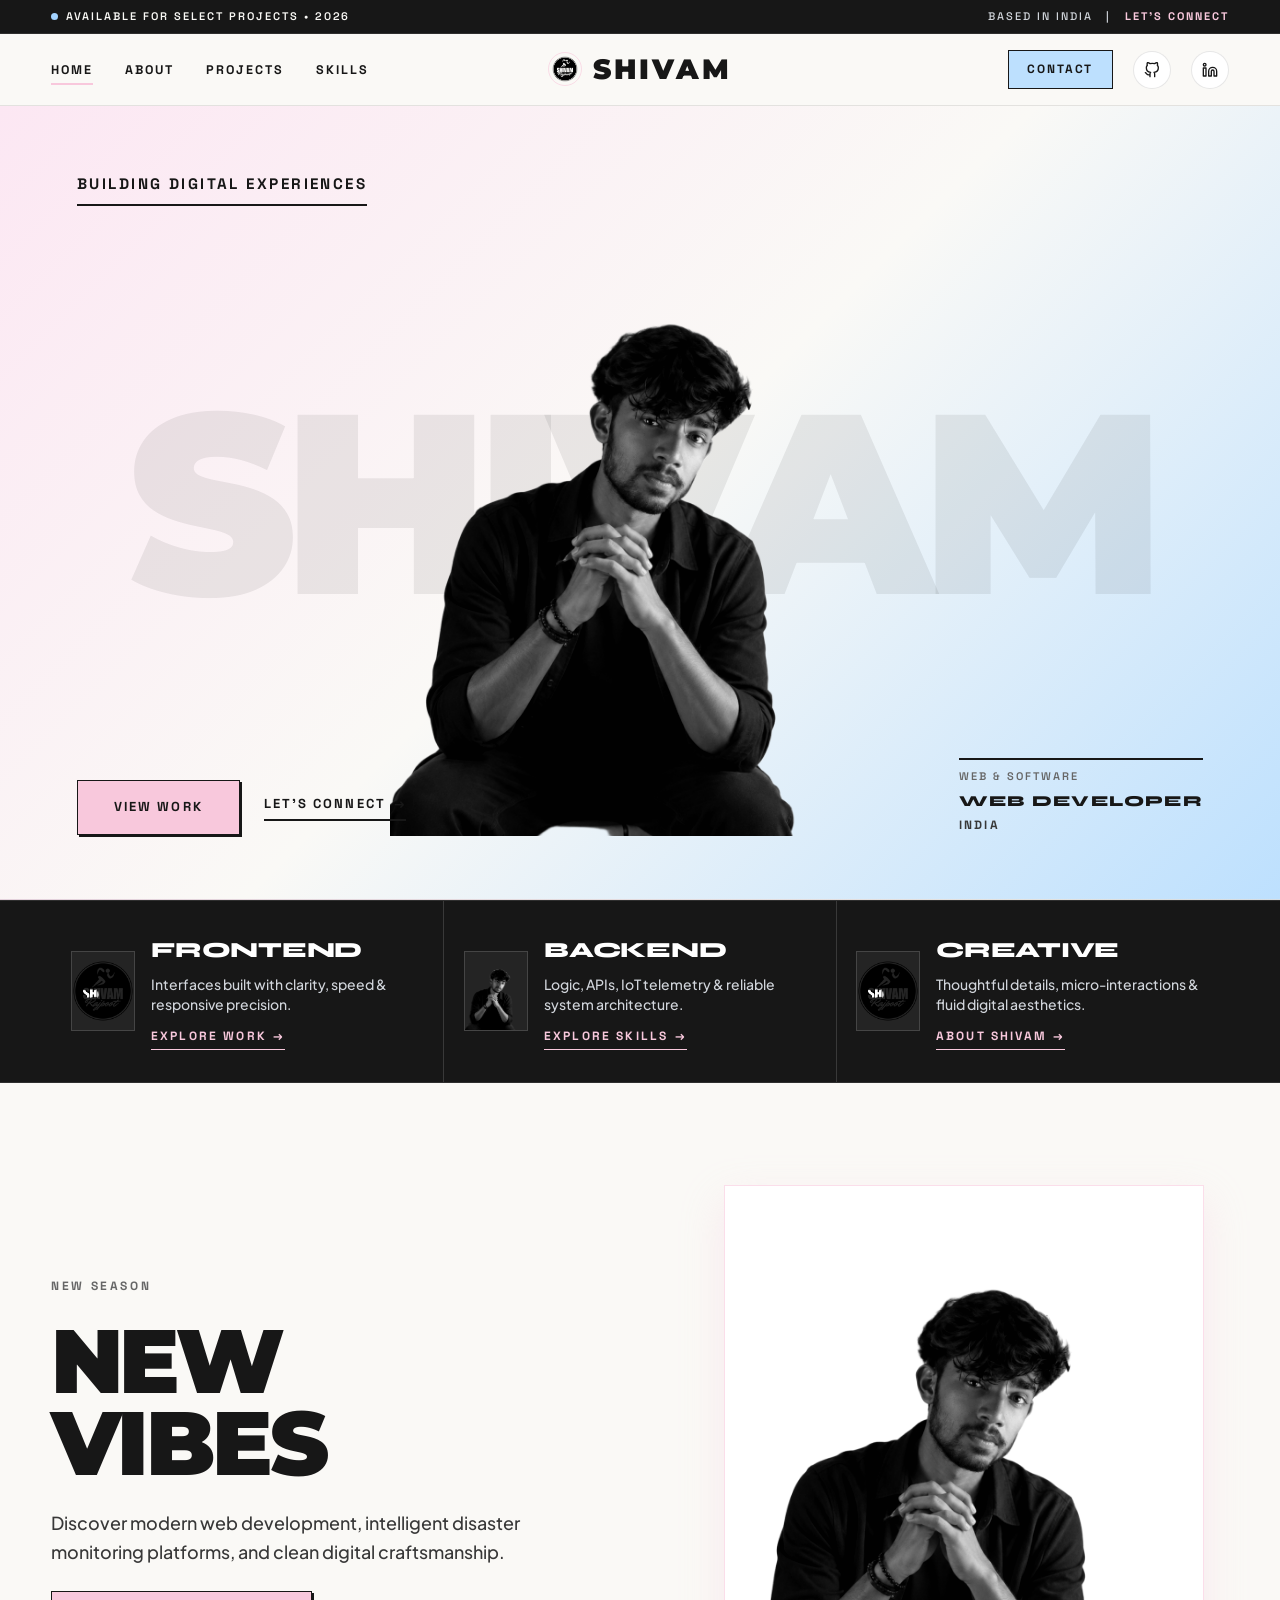
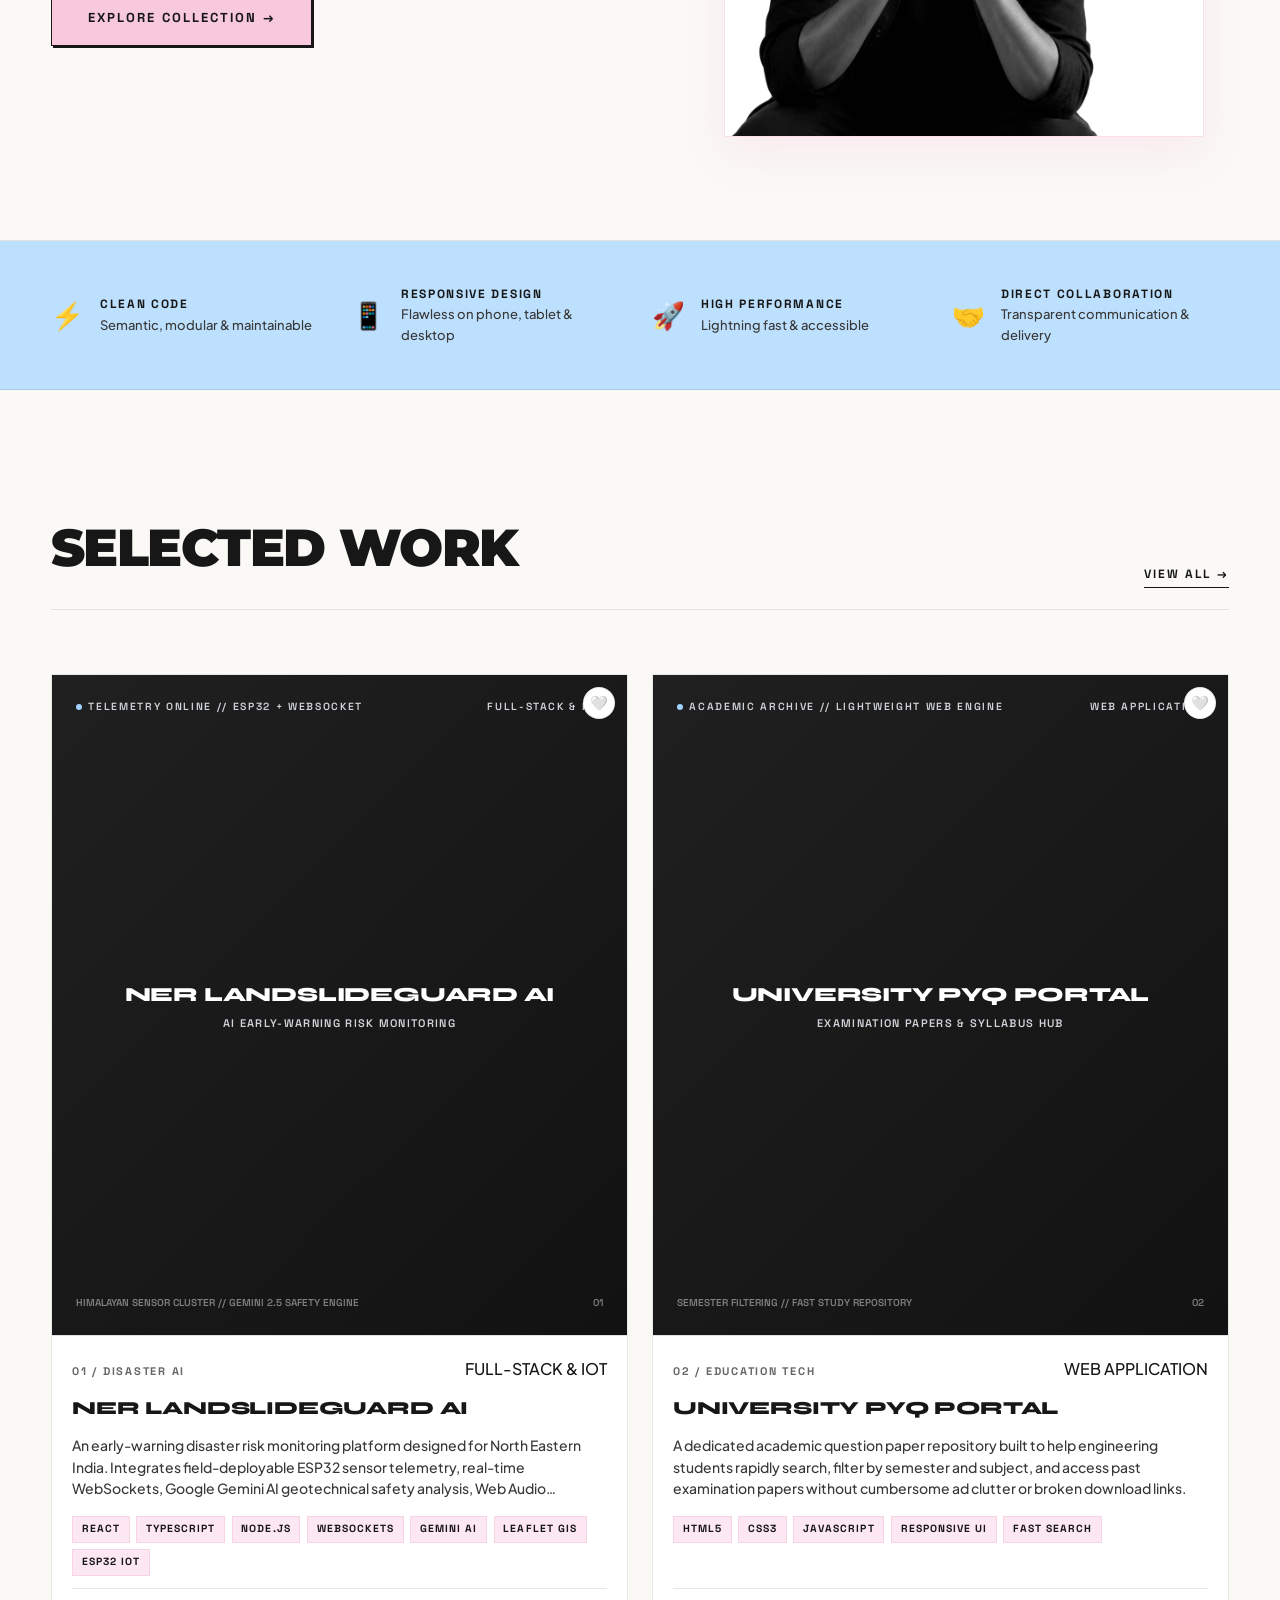
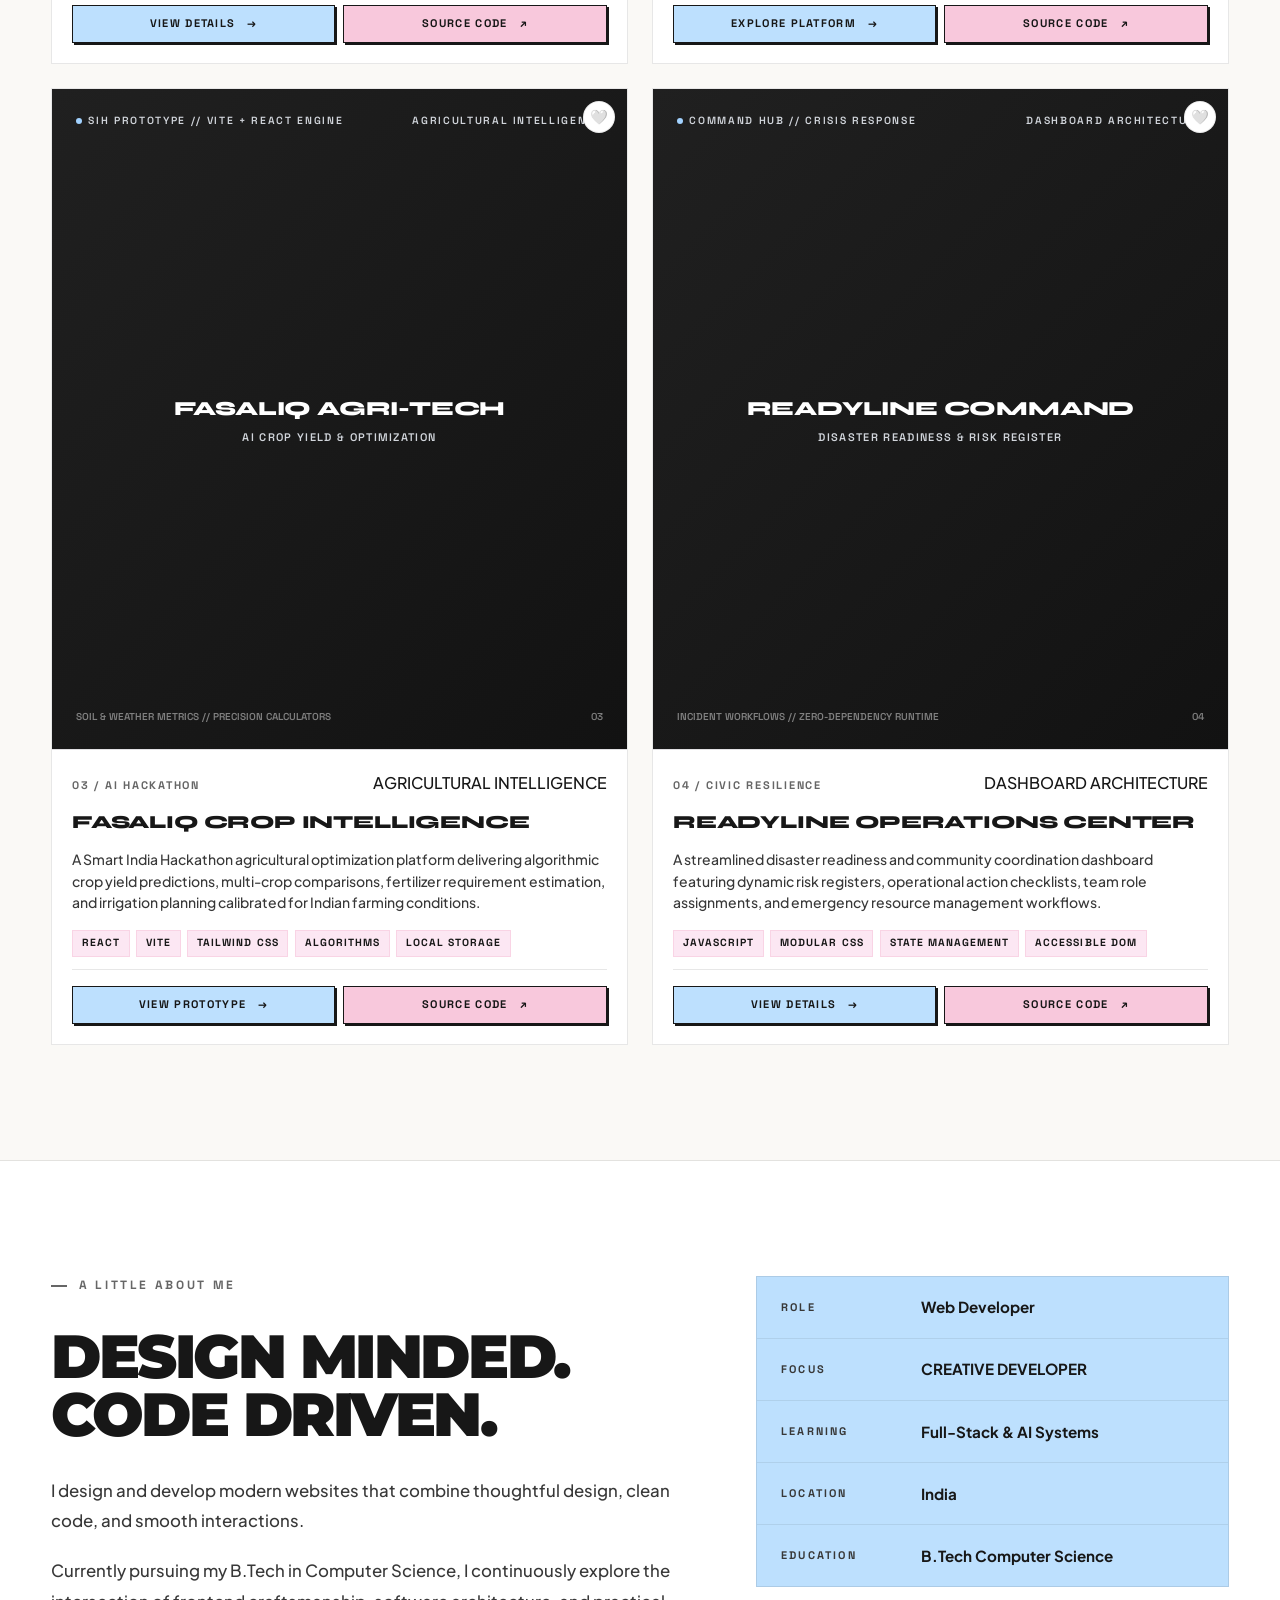
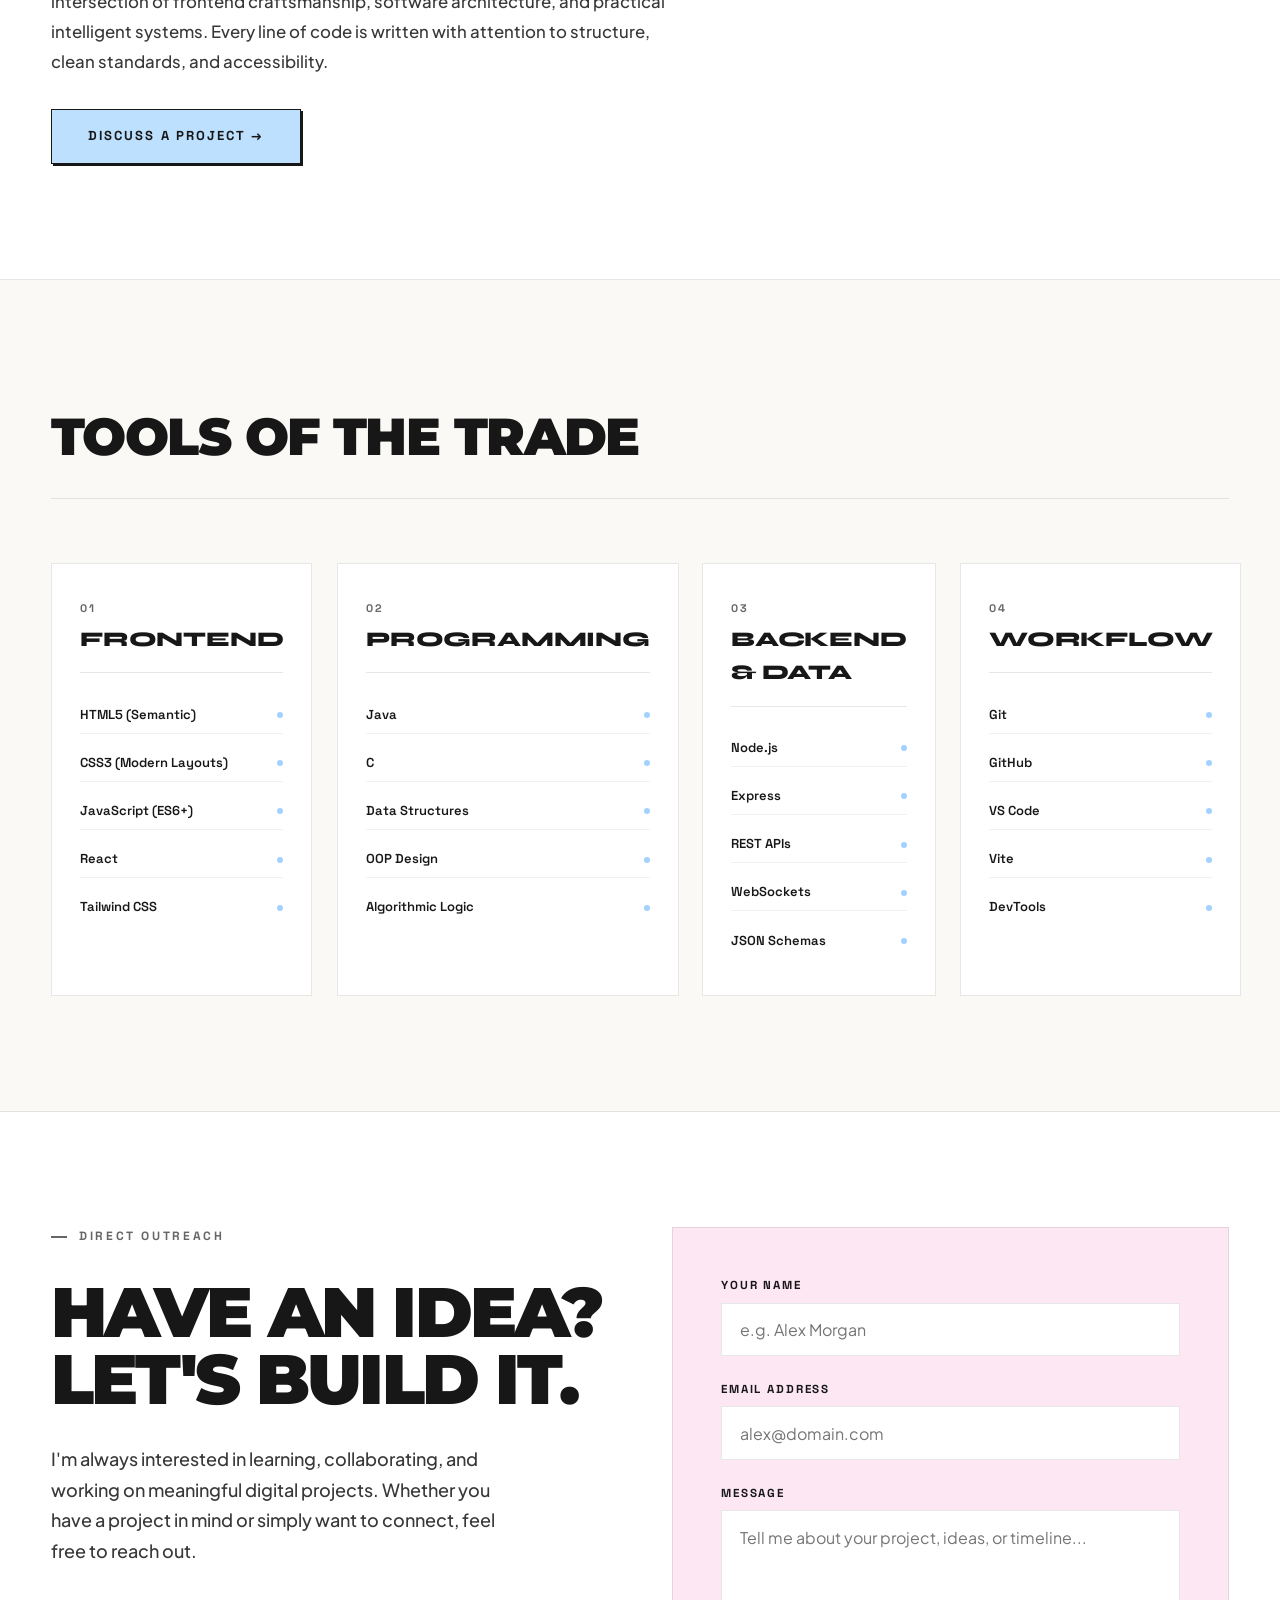
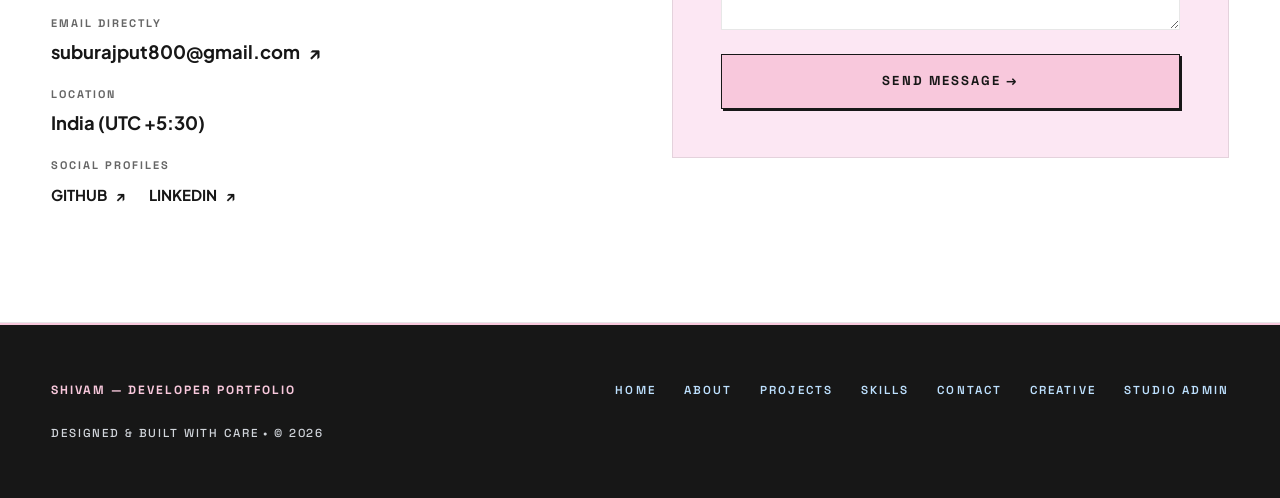
==== commit 42069c3d: "adding width" ====
--- a/index.html
+++ b/index.html
@@ -56,7 +56,13 @@
 
         <!-- Center Brand (Bold GAZU-Style "SHIVAM") -->
         <div class="nav-brand">
-          <img src="lc.png" alt="Shivam Monogram" class="brand-monogram" width="32" height="32" />
+          <img
+            src="lc.png"
+            alt="Shivam Monogram"
+            class="brand-monogram"
+            width="32"
+            height="32"
+          />
           <a href="#hero" class="brand-title">SHIVAM</a>
         </div>
 
@@ -73,8 +79,17 @@
             aria-label="GitHub Profile"
             title="GitHub Profile"
           >
-            <svg viewBox="0 0 24 24" fill="none" stroke="currentColor" stroke-width="2" stroke-linecap="round" stroke-linejoin="round">
-              <path d="M9 19c-5 1.5-5-2.5-7-3m14 6v-3.87a3.37 3.37 0 0 0-.94-2.61c3.14-.35 6.44-1.54 6.44-7A5.44 5.44 0 0 0 20 4.77 5.07 5.07 0 0 0 19.91 1S18.73.65 16 2.48a13.38 13.38 0 0 0-7 0C6.27.65 5.09 1 5.09 1A5.07 5.07 0 0 0 5 4.77a5.44 5.44 0 0 0-1.5 3.78c0 5.42 3.3 6.61 6.44 7A3.37 3.37 0 0 0 9 18.13V22"></path>
+            <svg
+              viewBox="0 0 24 24"
+              fill="none"
+              stroke="currentColor"
+              stroke-width="2"
+              stroke-linecap="round"
+              stroke-linejoin="round"
+            >
+              <path
+                d="M9 19c-5 1.5-5-2.5-7-3m14 6v-3.87a3.37 3.37 0 0 0-.94-2.61c3.14-.35 6.44-1.54 6.44-7A5.44 5.44 0 0 0 20 4.77 5.07 5.07 0 0 0 19.91 1S18.73.65 16 2.48a13.38 13.38 0 0 0-7 0C6.27.65 5.09 1 5.09 1A5.07 5.07 0 0 0 5 4.77a5.44 5.44 0 0 0-1.5 3.78c0 5.42 3.3 6.61 6.44 7A3.37 3.37 0 0 0 9 18.13V22"
+              ></path>
             </svg>
           </a>
 
@@ -87,8 +102,17 @@
             aria-label="LinkedIn Profile"
             title="LinkedIn Profile"
           >
-            <svg viewBox="0 0 24 24" fill="none" stroke="currentColor" stroke-width="2" stroke-linecap="round" stroke-linejoin="round">
-              <path d="M16 8a6 6 0 0 1 6 6v7h-4v-7a2 2 0 0 0-2-2 2 2 0 0 0-2 2v7h-4v-7a6 6 0 0 1 6-6z"></path>
+            <svg
+              viewBox="0 0 24 24"
+              fill="none"
+              stroke="currentColor"
+              stroke-width="2"
+              stroke-linecap="round"
+              stroke-linejoin="round"
+            >
+              <path
+                d="M16 8a6 6 0 0 1 6 6v7h-4v-7a2 2 0 0 0-2-2 2 2 0 0 0-2 2v7h-4v-7a6 6 0 0 1 6-6z"
+              ></path>
               <rect x="2" y="9" width="4" height="12"></rect>
               <circle cx="4" cy="4" r="2"></circle>
             </svg>
@@ -144,7 +168,11 @@
       <div class="mobile-nav-footer">
         <span class="kicker">BASED IN INDIA</span>
         <div class="mobile-socials">
-          <a href="mailto:suburajput800@gmail.com" class="btn btn-sm btn-outline">EMAIL DIRECT</a>
+          <a
+            href="mailto:suburajput800@gmail.com"
+            class="btn btn-sm btn-outline"
+            >EMAIL DIRECT</a
+          >
           <a href="./admin.html" class="btn btn-sm btn-primary">STUDIO ADMIN</a>
         </div>
       </div>
@@ -172,17 +200,15 @@
           src="myphoto.png"
           alt="Shivam Rajput - Web Developer"
           class="hero-portrait"
-          width="620"
-          height="780"
+          width="920"
+          height="1080"
           loading="eager"
         />
       </div>
 
       <!-- 4. Bottom-Left Dual CTAs (Matches "SHOP NOW" & "EXPLORE NEW IN") -->
       <div class="hero-bottom-left reveal delay-2">
-        <a href="#projects" class="btn btn-primary">
-          VIEW WORK
-        </a>
+        <a href="#projects" class="btn btn-primary"> VIEW WORK </a>
         <a href="#contact" class="hero-text-link">
           LET'S CONNECT <span class="arrow-icon">→</span>
         </a>
@@ -208,7 +234,9 @@
           </div>
           <div class="category-body">
             <h3 class="category-title">FRONTEND</h3>
-            <p class="category-desc">Interfaces built with clarity, speed &amp; responsive precision.</p>
+            <p class="category-desc">
+              Interfaces built with clarity, speed &amp; responsive precision.
+            </p>
             <span class="category-link">
               EXPLORE WORK <span class="arrow-icon">→</span>
             </span>
@@ -222,7 +250,9 @@
           </div>
           <div class="category-body">
             <h3 class="category-title">BACKEND</h3>
-            <p class="category-desc">Logic, APIs, IoT telemetry &amp; reliable system architecture.</p>
+            <p class="category-desc">
+              Logic, APIs, IoT telemetry &amp; reliable system architecture.
+            </p>
             <span class="category-link">
               EXPLORE SKILLS <span class="arrow-icon">→</span>
             </span>
@@ -236,7 +266,10 @@
           </div>
           <div class="category-body">
             <h3 class="category-title">CREATIVE</h3>
-            <p class="category-desc">Thoughtful details, micro-interactions &amp; fluid digital aesthetics.</p>
+            <p class="category-desc">
+              Thoughtful details, micro-interactions &amp; fluid digital
+              aesthetics.
+            </p>
             <span class="category-link">
               ABOUT SHIVAM <span class="arrow-icon">→</span>
             </span>
@@ -260,7 +293,8 @@
           </h2>
 
           <p class="vibes-desc reveal delay-2">
-            Discover modern web development, intelligent disaster monitoring platforms, and clean digital craftsmanship.
+            Discover modern web development, intelligent disaster monitoring
+            platforms, and clean digital craftsmanship.
           </p>
 
           <div class="reveal delay-3">
@@ -300,7 +334,9 @@
           <span class="trust-icon" aria-hidden="true">📱</span>
           <div class="trust-content">
             <span class="trust-title">RESPONSIVE DESIGN</span>
-            <span class="trust-desc">Flawless on phone, tablet &amp; desktop</span>
+            <span class="trust-desc"
+              >Flawless on phone, tablet &amp; desktop</span
+            >
           </div>
         </div>
 
@@ -316,7 +352,9 @@
           <span class="trust-icon" aria-hidden="true">🤝</span>
           <div class="trust-content">
             <span class="trust-title">DIRECT COLLABORATION</span>
-            <span class="trust-desc">Transparent communication &amp; delivery</span>
+            <span class="trust-desc"
+              >Transparent communication &amp; delivery</span
+            >
           </div>
         </div>
       </div>
@@ -330,7 +368,9 @@
         <!-- Section Header matching "BEST OF GAZU" -->
         <div class="section-header-editorial">
           <h2 class="section-title reveal">SELECTED WORK</h2>
-          <a href="#contact" class="section-header-right-link reveal delay-1">VIEW ALL &rarr;</a>
+          <a href="#contact" class="section-header-right-link reveal delay-1"
+            >VIEW ALL &rarr;</a
+          >
         </div>
 
         <!-- 4-Column Product Style Grid -->
@@ -361,7 +401,8 @@
               </div>
               <h3 class="project-title">NER LandslideGuard AI</h3>
               <p class="project-desc">
-                AI disaster early warning platform integrating ESP32 IoT sensors, WebSockets, Google Gemini AI, and GIS Leaflet mapping.
+                AI disaster early warning platform integrating ESP32 IoT
+                sensors, WebSockets, Google Gemini AI, and GIS Leaflet mapping.
               </p>
               <div class="project-tech-tags">
                 <span class="tech-tag">React</span>
@@ -369,8 +410,16 @@
                 <span class="tech-tag">Gemini AI</span>
               </div>
               <div class="project-actions">
-                <a href="#contact" class="btn btn-sm btn-outline">DETAILS &rarr;</a>
-                <a href="https://github.com" target="_blank" rel="noopener noreferrer" class="btn btn-sm btn-primary">CODE ↗</a>
+                <a href="#contact" class="btn btn-sm btn-outline"
+                  >DETAILS &rarr;</a
+                >
+                <a
+                  href="https://github.com"
+                  target="_blank"
+                  rel="noopener noreferrer"
+                  class="btn btn-sm btn-primary"
+                  >CODE ↗</a
+                >
               </div>
             </div>
           </article>
@@ -400,7 +449,8 @@
               </div>
               <h3 class="project-title">University PYQ Portal</h3>
               <p class="project-desc">
-                Centralized academic question paper repository with semester filtering and clean download access for students.
+                Centralized academic question paper repository with semester
+                filtering and clean download access for students.
               </p>
               <div class="project-tech-tags">
                 <span class="tech-tag">HTML5</span>
@@ -408,8 +458,16 @@
                 <span class="tech-tag">JavaScript</span>
               </div>
               <div class="project-actions">
-                <a href="#contact" class="btn btn-sm btn-outline">DETAILS &rarr;</a>
-                <a href="https://github.com" target="_blank" rel="noopener noreferrer" class="btn btn-sm btn-primary">CODE ↗</a>
+                <a href="#contact" class="btn btn-sm btn-outline"
+                  >DETAILS &rarr;</a
+                >
+                <a
+                  href="https://github.com"
+                  target="_blank"
+                  rel="noopener noreferrer"
+                  class="btn btn-sm btn-primary"
+                  >CODE ↗</a
+                >
               </div>
             </div>
           </article>
@@ -439,7 +497,9 @@
               </div>
               <h3 class="project-title">FasalIQ Crop Intelligence</h3>
               <p class="project-desc">
-                Smart India Hackathon agricultural optimization platform delivering algorithmic crop yield predictions and dosage calculators.
+                Smart India Hackathon agricultural optimization platform
+                delivering algorithmic crop yield predictions and dosage
+                calculators.
               </p>
               <div class="project-tech-tags">
                 <span class="tech-tag">React</span>
@@ -447,8 +507,16 @@
                 <span class="tech-tag">Tailwind</span>
               </div>
               <div class="project-actions">
-                <a href="#contact" class="btn btn-sm btn-outline">DETAILS &rarr;</a>
-                <a href="https://github.com" target="_blank" rel="noopener noreferrer" class="btn btn-sm btn-primary">CODE ↗</a>
+                <a href="#contact" class="btn btn-sm btn-outline"
+                  >DETAILS &rarr;</a
+                >
+                <a
+                  href="https://github.com"
+                  target="_blank"
+                  rel="noopener noreferrer"
+                  class="btn btn-sm btn-primary"
+                  >CODE ↗</a
+                >
               </div>
             </div>
           </article>
@@ -478,7 +546,8 @@
               </div>
               <h3 class="project-title">Readyline Operations</h3>
               <p class="project-desc">
-                Disaster readiness and community coordination dashboard featuring interactive risk registers and resource workflows.
+                Disaster readiness and community coordination dashboard
+                featuring interactive risk registers and resource workflows.
               </p>
               <div class="project-tech-tags">
                 <span class="tech-tag">JavaScript</span>
@@ -486,8 +555,16 @@
                 <span class="tech-tag">A11y</span>
               </div>
               <div class="project-actions">
-                <a href="#contact" class="btn btn-sm btn-outline">DETAILS &rarr;</a>
-                <a href="https://github.com" target="_blank" rel="noopener noreferrer" class="btn btn-sm btn-primary">CODE ↗</a>
+                <a href="#contact" class="btn btn-sm btn-outline"
+                  >DETAILS &rarr;</a
+                >
+                <a
+                  href="https://github.com"
+                  target="_blank"
+                  rel="noopener noreferrer"
+                  class="btn btn-sm btn-primary"
+                  >CODE ↗</a
+                >
               </div>
             </div>
           </article>
@@ -510,13 +587,15 @@
 
           <div class="about-narrative reveal delay-2">
             <p id="hero-tagline">
-              I design and develop modern websites that combine thoughtful design, clean code, and smooth interactions.
+              I design and develop modern websites that combine thoughtful
+              design, clean code, and smooth interactions.
             </p>
             <p>
-              Currently pursuing my B.Tech in Computer Science, I continuously explore the
-              intersection of frontend craftsmanship, software architecture, and practical
-              intelligent systems. Every line of code is written with attention to structure,
-              clean standards, and accessibility.
+              Currently pursuing my B.Tech in Computer Science, I continuously
+              explore the intersection of frontend craftsmanship, software
+              architecture, and practical intelligent systems. Every line of
+              code is written with attention to structure, clean standards, and
+              accessibility.
             </p>
           </div>
 
@@ -536,7 +615,9 @@
             </div>
             <div class="spec-row">
               <span class="spec-label">FOCUS</span>
-              <span class="spec-value" id="hero-focus-val">Frontend &amp; Full-Stack</span>
+              <span class="spec-value" id="hero-focus-val"
+                >Frontend &amp; Full-Stack</span
+              >
             </div>
             <div class="spec-row">
               <span class="spec-label">LEARNING</span>
@@ -571,11 +652,24 @@
               <h3 class="skill-cat-title">FRONTEND</h3>
             </div>
             <div class="skill-tags-list">
-              <div class="skill-tag-item"><span>HTML5 (Semantic)</span><span class="skill-level-dot"></span></div>
-              <div class="skill-tag-item"><span>CSS3 (Modern Layouts)</span><span class="skill-level-dot"></span></div>
-              <div class="skill-tag-item"><span>JavaScript (ES6+)</span><span class="skill-level-dot"></span></div>
-              <div class="skill-tag-item"><span>React</span><span class="skill-level-dot"></span></div>
-              <div class="skill-tag-item"><span>Tailwind CSS</span><span class="skill-level-dot"></span></div>
+              <div class="skill-tag-item">
+                <span>HTML5 (Semantic)</span
+                ><span class="skill-level-dot"></span>
+              </div>
+              <div class="skill-tag-item">
+                <span>CSS3 (Modern Layouts)</span
+                ><span class="skill-level-dot"></span>
+              </div>
+              <div class="skill-tag-item">
+                <span>JavaScript (ES6+)</span
+                ><span class="skill-level-dot"></span>
+              </div>
+              <div class="skill-tag-item">
+                <span>React</span><span class="skill-level-dot"></span>
+              </div>
+              <div class="skill-tag-item">
+                <span>Tailwind CSS</span><span class="skill-level-dot"></span>
+              </div>
             </div>
           </div>
 
@@ -585,11 +679,23 @@
               <h3 class="skill-cat-title">PROGRAMMING</h3>
             </div>
             <div class="skill-tags-list">
-              <div class="skill-tag-item"><span>Java</span><span class="skill-level-dot"></span></div>
-              <div class="skill-tag-item"><span>C</span><span class="skill-level-dot"></span></div>
-              <div class="skill-tag-item"><span>Data Structures</span><span class="skill-level-dot"></span></div>
-              <div class="skill-tag-item"><span>OOP Design</span><span class="skill-level-dot"></span></div>
-              <div class="skill-tag-item"><span>Algorithmic Logic</span><span class="skill-level-dot"></span></div>
+              <div class="skill-tag-item">
+                <span>Java</span><span class="skill-level-dot"></span>
+              </div>
+              <div class="skill-tag-item">
+                <span>C</span><span class="skill-level-dot"></span>
+              </div>
+              <div class="skill-tag-item">
+                <span>Data Structures</span
+                ><span class="skill-level-dot"></span>
+              </div>
+              <div class="skill-tag-item">
+                <span>OOP Design</span><span class="skill-level-dot"></span>
+              </div>
+              <div class="skill-tag-item">
+                <span>Algorithmic Logic</span
+                ><span class="skill-level-dot"></span>
+              </div>
             </div>
           </div>
 
@@ -599,11 +705,21 @@
               <h3 class="skill-cat-title">BACKEND &amp; DATA</h3>
             </div>
             <div class="skill-tags-list">
-              <div class="skill-tag-item"><span>Node.js</span><span class="skill-level-dot"></span></div>
-              <div class="skill-tag-item"><span>Express</span><span class="skill-level-dot"></span></div>
-              <div class="skill-tag-item"><span>REST APIs</span><span class="skill-level-dot"></span></div>
-              <div class="skill-tag-item"><span>WebSockets</span><span class="skill-level-dot"></span></div>
-              <div class="skill-tag-item"><span>JSON Schemas</span><span class="skill-level-dot"></span></div>
+              <div class="skill-tag-item">
+                <span>Node.js</span><span class="skill-level-dot"></span>
+              </div>
+              <div class="skill-tag-item">
+                <span>Express</span><span class="skill-level-dot"></span>
+              </div>
+              <div class="skill-tag-item">
+                <span>REST APIs</span><span class="skill-level-dot"></span>
+              </div>
+              <div class="skill-tag-item">
+                <span>WebSockets</span><span class="skill-level-dot"></span>
+              </div>
+              <div class="skill-tag-item">
+                <span>JSON Schemas</span><span class="skill-level-dot"></span>
+              </div>
             </div>
           </div>
 
@@ -613,11 +729,21 @@
               <h3 class="skill-cat-title">WORKFLOW</h3>
             </div>
             <div class="skill-tags-list">
-              <div class="skill-tag-item"><span>Git</span><span class="skill-level-dot"></span></div>
-              <div class="skill-tag-item"><span>GitHub</span><span class="skill-level-dot"></span></div>
-              <div class="skill-tag-item"><span>VS Code</span><span class="skill-level-dot"></span></div>
-              <div class="skill-tag-item"><span>Vite</span><span class="skill-level-dot"></span></div>
-              <div class="skill-tag-item"><span>DevTools</span><span class="skill-level-dot"></span></div>
+              <div class="skill-tag-item">
+                <span>Git</span><span class="skill-level-dot"></span>
+              </div>
+              <div class="skill-tag-item">
+                <span>GitHub</span><span class="skill-level-dot"></span>
+              </div>
+              <div class="skill-tag-item">
+                <span>VS Code</span><span class="skill-level-dot"></span>
+              </div>
+              <div class="skill-tag-item">
+                <span>Vite</span><span class="skill-level-dot"></span>
+              </div>
+              <div class="skill-tag-item">
+                <span>DevTools</span><span class="skill-level-dot"></span>
+              </div>
             </div>
           </div>
         </div>
@@ -637,7 +763,9 @@
           </h2>
 
           <p class="contact-subtext reveal delay-2">
-            I'm always interested in learning, collaborating, and working on meaningful digital projects. Whether you have a project in mind or simply want to connect, feel free to reach out.
+            I'm always interested in learning, collaborating, and working on
+            meaningful digital projects. Whether you have a project in mind or
+            simply want to connect, feel free to reach out.
           </p>
 
           <div class="contact-methods reveal delay-3">
@@ -656,11 +784,23 @@
 
             <div class="contact-item">
               <span class="contact-label">SOCIAL PROFILES</span>
-              <div style="display: flex; gap: 1.5rem; margin-top: 0.25rem;">
-                <a href="https://github.com" target="_blank" rel="noopener noreferrer" class="contact-val" style="font-size: 0.9375rem;">
+              <div style="display: flex; gap: 1.5rem; margin-top: 0.25rem">
+                <a
+                  href="https://github.com"
+                  target="_blank"
+                  rel="noopener noreferrer"
+                  class="contact-val"
+                  style="font-size: 0.9375rem"
+                >
                   GITHUB <span class="arrow-icon">↗</span>
                 </a>
-                <a href="https://linkedin.com" target="_blank" rel="noopener noreferrer" class="contact-val" style="font-size: 0.9375rem;">
+                <a
+                  href="https://linkedin.com"
+                  target="_blank"
+                  rel="noopener noreferrer"
+                  class="contact-val"
+                  style="font-size: 0.9375rem"
+                >
                   LINKEDIN <span class="arrow-icon">↗</span>
                 </a>
               </div>
@@ -684,7 +824,9 @@
               </div>
 
               <div class="form-group">
-                <label for="contact-email" class="form-label">EMAIL ADDRESS</label>
+                <label for="contact-email" class="form-label"
+                  >EMAIL ADDRESS</label
+                >
                 <input
                   type="email"
                   id="contact-email"
@@ -707,9 +849,13 @@
                 ></textarea>
               </div>
 
-              <div id="form-status-message" class="form-status" role="alert"></div>
-
-              <button type="submit" class="btn btn-primary" style="width: 100%;">
+              <div
+                id="form-status-message"
+                class="form-status"
+                role="alert"
+              ></div>
+
+              <button type="submit" class="btn btn-primary" style="width: 100%">
                 SEND MESSAGE &rarr;
               </button>
             </form>
@@ -738,7 +884,10 @@
         </nav>
 
         <div class="footer-right">
-          <span>DESIGNED &amp; BUILT WITH CARE &bull; &copy; <span id="current-year">2026</span></span>
+          <span
+            >DESIGNED &amp; BUILT WITH CARE &bull; &copy;
+            <span id="current-year">2026</span></span
+          >
         </div>
       </div>
     </footer>
--- a/style.css
+++ b/style.css
@@ -1,51 +1,46 @@
 /* ==========================================================================
    SHIVAM RAJPUT — LUXURY FASHION-EDITORIAL PORTFOLIO DESIGN SYSTEM
-   Exact GAZU Reference Layout Match • Light Pink & Light Sky Blue Theme
-   Mobile-Perfect Responsive Architecture
+   Premium Pink & Light Blue Palette • Fully Responsive Across All Devices
    ========================================================================== */
 
 @import url('https://fonts.googleapis.com/css2?family=Plus+Jakarta+Sans:ital,wght@0,400;0,500;0,600;0,700;0,800;1,400;1,700;1,800&family=Syne:wght@700;800&family=Space+Grotesk:wght@500;600;700&family=Montserrat:wght@800;900&display=swap');
 
 /* --------------------------------------------------------------------------
-   Design Tokens (Custom Properties)
+   1. Design Tokens (Exact Specified Color Palette)
    -------------------------------------------------------------------------- */
 :root {
-  /* Light Pink & Light Sky Blue Pastel Palette */
-  --pink-50: #fdf2f8;
-  --pink-100: #fce7f3;
-  --pink-200: #fbcfe8;
-  --pink-300: #f472b6;
-  --pink-soft: #fae8eb;
-
-  --blue-50: #f0f9ff;
-  --blue-100: #e0f2fe;
-  --blue-200: #bae6fd;
-  --blue-300: #38bdf8;
-  --blue-soft: #e8f4fc;
-
-  /* Ambient Canvas */
-  --bg-primary: #faf8fb;
-  --bg-gradient: linear-gradient(135deg, #fdf2f8 0%, #f4f8fe 50%, #eff6ff 100%);
-  --bg-warm: #f5f4f8;
-  --bg-card: #ffffff;
-  --bg-card-tint: rgba(255, 255, 255, 0.9);
-  --bg-dark: #0a0a0a;
-  --bg-dark-secondary: #121212;
-  --bg-dark-card: #181818;
-
-  --text-primary: #0a0a0a;
-  --text-secondary: #374151;
-  --text-muted: #6b7280;
-  --text-light: #ffffff;
-  --text-light-muted: #9ca3af;
-
-  /* Hairline Borders with subtle pink & sky-blue tints */
-  --border-light: rgba(244, 114, 182, 0.2);
-  --border-blue: rgba(56, 189, 248, 0.22);
-  --border-subtle: rgba(10, 10, 10, 0.08);
-  --border-dark: rgba(255, 255, 255, 0.12);
-
-  /* Bold Editorial Typography */
+  /* Exact User-Specified Palette */
+  --soft-pink: #F8C8DC;
+  --light-pink: #FCE7F3;
+  --light-blue: #BDE0FE;
+  --sky-blue: #A2D2FF;
+  --off-white: #FAF9F6;
+  --dark-text: #171717;
+  --white: #FFFFFF;
+
+  /* Semantic Theme Mappings */
+  --bg-primary: var(--off-white);
+  --bg-hero: linear-gradient(135deg, #FCE7F3 0%, #FAF9F6 50%, #BDE0FE 100%);
+  --bg-section-tint: #FCE7F3;
+  --bg-section-blue: #BDE0FE;
+  --bg-card: var(--white);
+  --bg-card-pink: #FCE7F3;
+  --bg-dark: var(--dark-text);
+  --bg-dark-secondary: #212121;
+
+  --text-primary: var(--dark-text);
+  --text-secondary: #383838;
+  --text-muted: #666666;
+  --text-light: #FAF9F6;
+  --text-light-muted: #D1D5DB;
+
+  /* Borders & Hairlines */
+  --border-subtle: rgba(23, 23, 23, 0.1);
+  --border-pink: rgba(248, 200, 220, 0.6);
+  --border-blue: rgba(162, 210, 255, 0.6);
+  --border-dark: rgba(255, 255, 255, 0.15);
+
+  /* Typography Stacks */
   --font-display: 'Syne', 'Montserrat', -apple-system, sans-serif;
   --font-display-heavy: 'Montserrat', 'Syne', sans-serif;
   --font-body: 'Plus Jakarta Sans', -apple-system, sans-serif;
@@ -57,7 +52,7 @@
   --max-width: 1400px;
   --container-padding: clamp(1rem, 4vw, 3.5rem);
 
-  /* Transitions */
+  /* Easing */
   --ease-editorial: cubic-bezier(0.16, 1, 0.3, 1);
   --transition-fast: 0.2s var(--ease-editorial);
   --transition-normal: 0.35s var(--ease-editorial);
@@ -65,7 +60,7 @@
 }
 
 /* --------------------------------------------------------------------------
-   Global Reset & Base Rules
+   2. Global Reset & Base Rules
    -------------------------------------------------------------------------- */
 *, *::before, *::after {
   margin: 0;
@@ -82,9 +77,8 @@
 }
 
 body {
-  background: var(--bg-gradient);
-  background-color: var(--bg-primary);
-  color: var(--text-primary);
+  background-color: var(--off-white);
+  color: var(--dark-text);
   font-family: var(--font-body);
   font-weight: 500;
   line-height: 1.6;
@@ -95,7 +89,7 @@
 }
 
 :focus-visible {
-  outline: 2px solid var(--text-primary);
+  outline: 2.5px solid var(--dark-text);
   outline-offset: 3px;
 }
 
@@ -137,7 +131,7 @@
 }
 
 /* --------------------------------------------------------------------------
-   Typography Utilities
+   3. Typography Utilities
    -------------------------------------------------------------------------- */
 .kicker {
   font-family: var(--font-mono);
@@ -180,7 +174,7 @@
 }
 
 /* --------------------------------------------------------------------------
-   Buttons & Links
+   4. Buttons & Links (Pink & Light Blue Theme)
    -------------------------------------------------------------------------- */
 .btn {
   display: inline-flex;
@@ -192,7 +186,7 @@
   font-weight: 700;
   letter-spacing: 0.16em;
   text-transform: uppercase;
-  padding: 1.05rem 2.25rem;
+  padding: 1rem 2.25rem;
   min-height: 48px;
   transition: all var(--transition-normal);
   position: relative;
@@ -201,45 +195,55 @@
   -webkit-tap-highlight-color: transparent;
 }
 
+/* Primary Button: Soft Pink with Dark Text */
 .btn-primary {
-  background-color: var(--bg-dark);
-  color: var(--text-light);
-  border: 1.5px solid var(--bg-dark);
+  background-color: var(--soft-pink);
+  color: var(--dark-text);
+  border: 1.5px solid var(--dark-text);
+  box-shadow: 2px 2px 0px var(--dark-text);
 }
 
 .btn-primary:hover {
-  background-color: transparent;
-  color: var(--text-primary);
-  border-color: var(--text-primary);
-}
-
+  background-color: var(--sky-blue);
+  color: var(--dark-text);
+  transform: translate(-1px, -1px);
+  box-shadow: 3px 3px 0px var(--dark-text);
+}
+
+/* Outline/Secondary Button: Light Blue with Dark Text */
 .btn-outline {
-  background-color: transparent;
-  color: var(--text-primary);
-  border: 1.5px solid var(--text-primary);
+  background-color: var(--light-blue);
+  color: var(--dark-text);
+  border: 1.5px solid var(--dark-text);
+  box-shadow: 2px 2px 0px var(--dark-text);
 }
 
 .btn-outline:hover {
-  background-color: var(--bg-dark);
-  color: var(--text-light);
-  border-color: var(--bg-dark);
-}
-
+  background-color: var(--soft-pink);
+  color: var(--dark-text);
+  transform: translate(-1px, -1px);
+  box-shadow: 3px 3px 0px var(--dark-text);
+}
+
+/* Light Button: Light Pink with Dark Text */
 .btn-light {
-  background-color: var(--text-light);
-  color: var(--bg-dark);
-  border: 1.5px solid var(--text-light);
+  background-color: var(--light-pink);
+  color: var(--dark-text);
+  border: 1.5px solid var(--dark-text);
+  box-shadow: 2px 2px 0px var(--dark-text);
 }
 
 .btn-light:hover {
-  background-color: transparent;
-  color: var(--text-light);
+  background-color: var(--sky-blue);
+  color: var(--dark-text);
+  transform: translate(-1px, -1px);
+  box-shadow: 3px 3px 0px var(--dark-text);
 }
 
 .btn-sm {
   padding: 0.65rem 1.35rem;
   font-size: 0.725rem;
-  min-height: 38px;
+  min-height: 40px;
   letter-spacing: 0.14em;
 }
 
@@ -255,11 +259,11 @@
 }
 
 /* --------------------------------------------------------------------------
-   TOP ANNOUNCEMENT BAR (Matching GAZU)
+   5. TOP ANNOUNCEMENT BAR
    -------------------------------------------------------------------------- */
 .top-announcement {
-  background-color: var(--bg-dark);
-  color: var(--text-light);
+  background-color: var(--dark-text);
+  color: var(--off-white);
   min-height: var(--announcement-height);
   font-family: var(--font-mono);
   font-size: 0.6875rem;
@@ -288,16 +292,16 @@
 }
 
 .announcement-dot {
-  width: 6px;
-  height: 6px;
-  background-color: #38bdf8; /* Sky blue dot */
+  width: 7px;
+  height: 7px;
+  background-color: var(--sky-blue);
   border-radius: 50%;
   animation: pulse-dot 2s infinite ease-in-out;
 }
 
 @keyframes pulse-dot {
   0%, 100% { opacity: 1; transform: scale(1); }
-  50% { opacity: 0.35; transform: scale(0.85); }
+  50% { opacity: 0.4; transform: scale(0.85); }
 }
 
 .announcement-right {
@@ -309,35 +313,33 @@
 }
 
 .announcement-right a {
-  color: var(--text-light);
+  color: var(--soft-pink);
   font-weight: 700;
   transition: color var(--transition-fast);
 }
 
 .announcement-right a:hover {
-  color: var(--blue-200);
+  color: var(--sky-blue);
 }
 
 /* --------------------------------------------------------------------------
-   NAVIGATION BAR (Matching GAZU: Left Items | Centered Brand | Right Actions)
+   6. NAVIGATION BAR (Clean Off-White Background)
    -------------------------------------------------------------------------- */
 .site-header {
   position: sticky;
   top: 0;
   width: 100%;
   height: var(--header-height);
-  background-color: rgba(250, 248, 251, 0.94);
-  backdrop-filter: blur(16px);
-  -webkit-backdrop-filter: blur(16px);
+  background-color: var(--off-white);
   border-bottom: 1.5px solid var(--border-subtle);
   z-index: 1000;
   transition: background-color var(--transition-normal), border-color var(--transition-normal), box-shadow var(--transition-normal);
 }
 
 .site-header.scrolled {
-  background-color: rgba(255, 255, 255, 0.98);
-  border-bottom-color: var(--border-light);
-  box-shadow: 0 4px 24px rgba(244, 114, 182, 0.08);
+  background-color: rgba(250, 249, 246, 0.98);
+  border-bottom-color: var(--border-pink);
+  box-shadow: 0 4px 20px rgba(248, 200, 220, 0.25);
 }
 
 .nav-wrapper {
@@ -359,7 +361,7 @@
   font-weight: 700;
   letter-spacing: 0.16em;
   text-transform: uppercase;
-  color: var(--text-secondary);
+  color: var(--dark-text);
   position: relative;
   padding: 0.35rem 0;
   transition: color var(--transition-fast);
@@ -371,8 +373,8 @@
   bottom: 0;
   left: 0;
   width: 100%;
-  height: 2px;
-  background-color: var(--text-primary);
+  height: 2.5px;
+  background-color: var(--soft-pink);
   transform: scaleX(0);
   transform-origin: right;
   transition: transform var(--transition-normal);
@@ -380,7 +382,7 @@
 
 .nav-link:hover,
 .nav-link.active {
-  color: var(--text-primary);
+  color: var(--dark-text);
 }
 
 .nav-link:hover::after,
@@ -397,11 +399,11 @@
 }
 
 .brand-monogram {
-  width: 32px;
-  height: 32px;
+  width: 34px;
+  height: 34px;
   border-radius: 50%;
   object-fit: cover;
-  border: 1px solid var(--border-light);
+  border: 1.5px solid var(--border-pink);
 }
 
 .brand-title {
@@ -410,7 +412,7 @@
   font-size: 1.75rem;
   letter-spacing: 0.1em;
   text-transform: uppercase;
-  color: var(--text-primary);
+  color: var(--dark-text);
 }
 
 .nav-right {
@@ -421,28 +423,28 @@
 }
 
 .nav-social-link {
-  color: var(--text-secondary);
+  color: var(--dark-text);
   display: flex;
   align-items: center;
   justify-content: center;
-  width: 36px;
-  height: 36px;
+  width: 38px;
+  height: 38px;
   border-radius: 50%;
   border: 1.5px solid var(--border-subtle);
-  background-color: #ffffff;
+  background-color: var(--white);
   transition: all var(--transition-fast);
 }
 
 .nav-social-link:hover {
-  color: var(--text-primary);
-  border-color: var(--blue-300);
-  background-color: var(--blue-50);
+  color: var(--dark-text);
+  border-color: var(--sky-blue);
+  background-color: var(--light-blue);
   transform: translateY(-2px);
 }
 
 .nav-social-link svg {
-  width: 15px;
-  height: 15px;
+  width: 16px;
+  height: 16px;
 }
 
 .nav-contact-link {
@@ -452,17 +454,18 @@
   letter-spacing: 0.16em;
   text-transform: uppercase;
   padding: 0.55rem 1.15rem;
-  border: 1.5px solid var(--text-primary);
-  color: var(--text-primary);
-  background-color: transparent;
+  border: 1.5px solid var(--dark-text);
+  color: var(--dark-text);
+  background-color: var(--light-blue);
   transition: all var(--transition-fast);
 }
 
 .nav-contact-link:hover {
-  background-color: var(--bg-dark);
-  color: var(--text-light);
-}
-
+  background-color: var(--soft-pink);
+  color: var(--dark-text);
+}
+
+/* Mobile Hamburger Toggle */
 .mobile-toggle {
   display: none;
   flex-direction: column;
@@ -480,7 +483,7 @@
   display: block;
   width: 24px;
   height: 2px;
-  background-color: var(--text-primary);
+  background-color: var(--dark-text);
   transition: transform var(--transition-normal), opacity var(--transition-fast);
   transform-origin: center;
 }
@@ -505,8 +508,8 @@
   width: 100%;
   height: 100vh;
   height: 100dvh;
-  background: var(--bg-gradient);
-  background-color: var(--bg-primary);
+  background-color: var(--off-white);
+  background: linear-gradient(180deg, var(--off-white) 0%, var(--light-pink) 100%);
   z-index: 999;
   display: flex;
   flex-direction: column;
@@ -537,13 +540,19 @@
   font-size: clamp(1.5rem, 6vw, 2.25rem);
   font-weight: 800;
   text-transform: uppercase;
-  color: var(--text-primary);
+  color: var(--dark-text);
   letter-spacing: -0.02em;
   display: flex;
   justify-content: space-between;
   align-items: center;
-  border-bottom: 1px solid var(--border-light);
+  border-bottom: 1.5px solid var(--border-subtle);
   padding-bottom: 0.85rem;
+}
+
+.mobile-nav-link:hover,
+.mobile-nav-link:focus-visible {
+  color: var(--dark-text);
+  border-bottom-color: var(--soft-pink);
 }
 
 .mobile-nav-footer {
@@ -551,7 +560,7 @@
   flex-direction: column;
   gap: 1.25rem;
   padding-top: 1.5rem;
-  border-top: 1px solid var(--border-light);
+  border-top: 1.5px solid var(--border-subtle);
 }
 
 .mobile-socials {
@@ -566,7 +575,7 @@
 }
 
 /* --------------------------------------------------------------------------
-   HERO SECTION — EXACT GAZU COMPOSITION MATCH
+   7. HERO SECTION (Pink & Light Blue Accent Blend)
    -------------------------------------------------------------------------- */
 .hero-section {
   position: relative;
@@ -577,10 +586,10 @@
   overflow: hidden;
   border-bottom: 1.5px solid var(--border-subtle);
   padding: 0;
-  background: var(--bg-gradient);
-}
-
-/* 1. Top-Left Tagline (Matches "FASHION THAT MOVES WITH YOU") */
+  background: var(--bg-hero);
+}
+
+/* Top-Left Tagline */
 .hero-top-left {
   position: absolute;
   top: clamp(2rem, 5vw, 4.5rem);
@@ -596,13 +605,13 @@
   letter-spacing: 0.16em;
   text-transform: uppercase;
   line-height: 1.5;
-  color: var(--text-primary);
-  border-bottom: 1.5px solid var(--text-primary);
+  color: var(--dark-text);
+  border-bottom: 2px solid var(--dark-text);
   padding-bottom: 0.5rem;
   display: inline-block;
 }
 
-/* 2. Massive Watermark Typography Behind Image (Matches "G A Z U") */
+/* Giant Watermark Behind Image */
 .hero-watermark {
   position: absolute;
   top: 50%;
@@ -613,7 +622,7 @@
   font-weight: 900;
   letter-spacing: -0.05em;
   text-transform: uppercase;
-  color: rgba(10, 10, 10, 0.08); /* Crisp visible watermark */
+  color: rgba(23, 23, 23, 0.08);
   user-select: none;
   pointer-events: none;
   white-space: nowrap;
@@ -623,7 +632,7 @@
   width: 100%;
 }
 
-/* 3. Center Photograph Cutout (Overlaps the Watermark like the GAZU Model) */
+/* Center Photograph Cutout */
 .hero-image-wrap {
   position: relative;
   display: flex;
@@ -632,7 +641,6 @@
   z-index: 5;
   width: 100%;
   height: clamp(480px, 74vh, 740px);
-  pointer-events: auto;
 }
 
 .hero-portrait {
@@ -646,10 +654,10 @@
 }
 
 .hero-image-wrap:hover .hero-portrait {
-  filter: grayscale(85%) contrast(1.1) brightness(1.04);
-}
-
-/* 4. Bottom-Left Dual CTAs (Matches "SHOP NOW" & "EXPLORE NEW IN") */
+  filter: grayscale(70%) contrast(1.1) brightness(1.04);
+}
+
+/* Bottom-Left Dual CTAs */
 .hero-bottom-left {
   position: absolute;
   bottom: clamp(2rem, 5vw, 4.5rem);
@@ -667,20 +675,20 @@
   font-weight: 700;
   letter-spacing: 0.16em;
   text-transform: uppercase;
-  color: var(--text-primary);
-  border-bottom: 1.5px solid var(--text-primary);
+  color: var(--dark-text);
+  border-bottom: 2px solid var(--dark-text);
   padding-bottom: 0.25rem;
   display: inline-flex;
   align-items: center;
   gap: 0.5rem;
-  transition: opacity var(--transition-fast);
+  transition: color var(--transition-fast);
 }
 
 .hero-text-link:hover {
-  opacity: 0.7;
-}
-
-/* 5. Bottom-Right Meta Badge (Matches "NEW COLLECTION 2024") */
+  color: var(--text-muted);
+}
+
+/* Bottom-Right Meta Badge */
 .hero-bottom-right {
   position: absolute;
   bottom: clamp(2rem, 5vw, 4.5rem);
@@ -690,7 +698,7 @@
   flex-direction: column;
   align-items: flex-start;
   gap: 0.2rem;
-  border-top: 1.5px solid var(--text-primary);
+  border-top: 2px solid var(--dark-text);
   padding-top: 0.5rem;
 }
 
@@ -708,7 +716,7 @@
   font-weight: 800;
   text-transform: uppercase;
   letter-spacing: 0.08em;
-  color: var(--text-primary);
+  color: var(--dark-text);
 }
 
 .hero-meta-year {
@@ -720,11 +728,11 @@
 }
 
 /* --------------------------------------------------------------------------
-   DEVELOPER CATEGORY STRIP (GAZU STRIP: MEN / WOMEN / KIDS)
+   8. DEVELOPER CATEGORY STRIP (GAZU STRIP)
    -------------------------------------------------------------------------- */
 .category-strip {
-  background-color: var(--bg-dark);
-  color: var(--text-light);
+  background-color: var(--dark-text);
+  color: var(--white);
   border-top: 1px solid rgba(255, 255, 255, 0.1);
   border-bottom: 1px solid rgba(255, 255, 255, 0.1);
   position: relative;
@@ -733,18 +741,19 @@
 
 .category-grid {
   display: grid;
-  grid-template-columns: repeat(3, 1fr);
+  grid-template-columns: repeat(3, minmax(0, 1fr));
 }
 
 .category-card {
-  padding: clamp(2rem, 4vw, 3.5rem) clamp(1.5rem, 3vw, 2.5rem);
+  padding: clamp(1.75rem, 3.5vw, 3.5rem) clamp(1rem, 2.5vw, 2.5rem);
   border-right: 1px solid var(--border-dark);
   display: flex;
   align-items: center;
-  gap: 1.5rem;
+  gap: clamp(0.75rem, 1.8vw, 1.5rem);
   transition: background-color var(--transition-normal);
   position: relative;
   overflow: hidden;
+  min-width: 0;
 }
 
 .category-card:last-child {
@@ -756,10 +765,10 @@
 }
 
 .category-thumb-wrap {
-  width: 72px;
-  height: 88px;
-  background-color: #1e1e1e;
-  border: 1px solid var(--border-dark);
+  width: 76px;
+  height: 92px;
+  background-color: #242424;
+  border: 1.5px solid var(--border-dark);
   flex-shrink: 0;
   overflow: hidden;
   display: flex;
@@ -783,15 +792,18 @@
   display: flex;
   flex-direction: column;
   gap: 0.4rem;
+  min-width: 0;
+  overflow: hidden;
 }
 
 .category-title {
   font-family: var(--font-display);
-  font-size: 1.35rem;
+  font-size: clamp(1.05rem, 1.8vw, 1.35rem);
   font-weight: 800;
   text-transform: uppercase;
   letter-spacing: -0.01em;
-  color: var(--text-light);
+  color: var(--white);
+  word-break: break-word;
 }
 
 .category-desc {
@@ -806,22 +818,28 @@
   font-weight: 700;
   letter-spacing: 0.18em;
   text-transform: uppercase;
-  color: var(--text-light);
+  color: var(--soft-pink);
   display: inline-flex;
   align-items: center;
   gap: 0.4rem;
   margin-top: 0.35rem;
-  border-bottom: 1px solid var(--border-dark);
+  border-bottom: 1.5px solid var(--soft-pink);
   padding-bottom: 0.2rem;
   width: fit-content;
+  transition: color var(--transition-fast), border-color var(--transition-fast);
+}
+
+.category-link:hover {
+  color: var(--sky-blue);
+  border-color: var(--sky-blue);
 }
 
 /* --------------------------------------------------------------------------
-   NEW VIBES SECTION (Matches GAZU Split Banner)
+   9. NEW VIBES SECTION (Split Banner)
    -------------------------------------------------------------------------- */
 .vibes-banner {
-  background-color: var(--bg-primary);
-  color: var(--text-primary);
+  background-color: var(--off-white);
+  color: var(--dark-text);
   padding: clamp(4rem, 8vw, 7.5rem) 0;
   position: relative;
   overflow: hidden;
@@ -854,7 +872,7 @@
 .vibes-title {
   font-family: var(--font-display-heavy);
   font-size: clamp(3rem, 7vw, 6rem);
-  color: var(--text-primary);
+  color: var(--dark-text);
   line-height: 0.92;
   font-weight: 900;
   text-transform: uppercase;
@@ -880,9 +898,9 @@
   width: 100%;
   max-width: 480px;
   aspect-ratio: 1 / 1.15;
-  background-color: #ffffff;
-  border: 1.5px solid var(--border-light);
-  box-shadow: 0 16px 40px rgba(244, 114, 182, 0.08);
+  background-color: var(--white);
+  border: 1.5px solid var(--border-pink);
+  box-shadow: 0 16px 40px rgba(248, 200, 220, 0.3);
   position: relative;
   overflow: hidden;
   display: flex;
@@ -898,10 +916,10 @@
 }
 
 /* --------------------------------------------------------------------------
-   TRUST & VALUE BADGES STRIP (Matches GAZU Feature Strip)
+   10. TRUST & VALUE BADGES STRIP (Highlighted Light Blue Section)
    -------------------------------------------------------------------------- */
 .trust-strip {
-  background-color: #ffffff;
+  background-color: var(--light-blue);
   border-bottom: 1.5px solid var(--border-subtle);
   padding: clamp(2rem, 4vw, 2.75rem) 0;
 }
@@ -920,7 +938,7 @@
 
 .trust-icon {
   font-size: 1.65rem;
-  color: var(--text-primary);
+  color: var(--dark-text);
   flex-shrink: 0;
 }
 
@@ -932,23 +950,23 @@
 .trust-title {
   font-family: var(--font-mono);
   font-size: 0.75rem;
-  font-weight: 700;
+  font-weight: 800;
   letter-spacing: 0.14em;
   text-transform: uppercase;
-  color: var(--text-primary);
+  color: var(--dark-text);
 }
 
 .trust-desc {
   font-size: 0.8125rem;
-  color: var(--text-muted);
+  color: var(--text-secondary);
 }
 
 /* --------------------------------------------------------------------------
-   SELECTED WORK (Matches "BEST OF GAZU" Product Grid)
+   11. SELECTED WORK (White or Very Light Pink Cards)
    -------------------------------------------------------------------------- */
 .projects-section {
   padding: clamp(4.5rem, 9vw, 8rem) 0;
-  background-color: var(--bg-primary);
+  background-color: var(--off-white);
   border-bottom: 1.5px solid var(--border-subtle);
 }
 
@@ -969,7 +987,7 @@
   font-weight: 900;
   text-transform: uppercase;
   letter-spacing: -0.03em;
-  color: var(--text-primary);
+  color: var(--dark-text);
 }
 
 .section-header-right-link {
@@ -978,37 +996,39 @@
   font-weight: 700;
   letter-spacing: 0.16em;
   text-transform: uppercase;
-  border-bottom: 1.5px solid var(--text-primary);
+  border-bottom: 1.5px solid var(--dark-text);
   padding-bottom: 0.2rem;
-  color: var(--text-primary);
+  color: var(--dark-text);
 }
 
 /* 4-Column Product Grid Layout */
 .projects-grid {
   display: grid;
-  grid-template-columns: repeat(4, 1fr);
+  grid-template-columns: repeat(4, minmax(0, 1fr));
   gap: clamp(1rem, 2vw, 1.75rem);
 }
 
 .project-card {
-  background-color: #ffffff;
+  background-color: var(--white);
   border: 1.5px solid var(--border-subtle);
   display: flex;
   flex-direction: column;
   transition: transform var(--transition-normal), border-color var(--transition-normal), box-shadow var(--transition-normal);
   position: relative;
+  min-width: 0;
+  overflow: hidden;
 }
 
 .project-card:hover {
   transform: translateY(-4px);
-  border-color: var(--pink-300);
-  box-shadow: 0 16px 36px rgba(244, 114, 182, 0.1);
+  border-color: var(--soft-pink);
+  box-shadow: 0 16px 36px rgba(248, 200, 220, 0.4);
 }
 
 .project-preview {
   width: 100%;
   aspect-ratio: 1 / 1.15;
-  background-color: #f7f6f9;
+  background-color: #F8F7FA;
   border-bottom: 1px solid var(--border-subtle);
   position: relative;
   overflow: hidden;
@@ -1021,23 +1041,23 @@
   position: absolute;
   top: 12px;
   right: 12px;
-  width: 30px;
-  height: 30px;
+  width: 32px;
+  height: 32px;
   border-radius: 50%;
-  background-color: rgba(255, 255, 255, 0.9);
+  background-color: var(--white);
   display: flex;
   align-items: center;
   justify-content: center;
-  font-size: 0.85rem;
+  font-size: 0.9rem;
   z-index: 5;
   cursor: pointer;
   border: 1px solid rgba(0, 0, 0, 0.08);
-  transition: transform 0.2s;
+  transition: transform 0.2s, background-color 0.2s;
 }
 
 .project-wishlist-icon:hover {
   transform: scale(1.15);
-  background-color: var(--pink-100);
+  background-color: var(--light-pink);
 }
 
 .project-preview-mockup {
@@ -1047,8 +1067,8 @@
   display: flex;
   flex-direction: column;
   justify-content: space-between;
-  background: linear-gradient(135deg, #181818 0%, #0d0d0d 100%);
-  color: var(--text-light);
+  background: linear-gradient(135deg, #202020 0%, #121212 100%);
+  color: var(--white);
   transition: transform var(--transition-slow);
 }
 
@@ -1078,7 +1098,7 @@
   width: 6px;
   height: 6px;
   border-radius: 50%;
-  background-color: #38bdf8;
+  background-color: var(--sky-blue);
 }
 
 .mockup-center {
@@ -1141,7 +1161,7 @@
   font-weight: 800;
   text-transform: uppercase;
   letter-spacing: -0.01em;
-  color: var(--text-primary);
+  color: var(--dark-text);
 }
 
 .project-desc {
@@ -1165,35 +1185,40 @@
   font-family: var(--font-mono);
   font-size: 0.65rem;
   letter-spacing: 0.1em;
-  font-weight: 600;
+  font-weight: 700;
   text-transform: uppercase;
   padding: 0.25rem 0.55rem;
-  background-color: var(--pink-50);
-  border: 1px solid var(--border-light);
-  color: var(--text-secondary);
+  background-color: var(--light-pink);
+  border: 1px solid var(--border-pink);
+  color: var(--dark-text);
 }
 
 .project-actions {
   display: flex;
-  gap: 0.65rem;
+  flex-wrap: wrap;
+  gap: 0.5rem;
   margin-top: auto;
   padding-top: 1rem;
   border-top: 1px solid var(--border-subtle);
 }
 
 .project-actions .btn {
-  flex: 1;
-  padding: 0.55rem 0.85rem;
+  flex: 1 1 110px;
+  padding: 0.55rem 0.65rem;
   font-size: 0.6875rem;
-  min-height: 36px;
+  min-height: 38px;
+  letter-spacing: 0.12em;
+  white-space: nowrap;
+  text-align: center;
+  justify-content: center;
 }
 
 /* --------------------------------------------------------------------------
-   SKILLS & ABOUT SECTIONS
+   12. ABOUT SECTION
    -------------------------------------------------------------------------- */
 .about-section {
   padding: clamp(4.5rem, 9vw, 8rem) 0;
-  background-color: #ffffff;
+  background-color: var(--white);
   border-bottom: 1.5px solid var(--border-subtle);
 }
 
@@ -1212,7 +1237,7 @@
 
 .about-headline {
   font-size: clamp(2.25rem, 4.8vw, 4.25rem);
-  color: var(--text-primary);
+  color: var(--dark-text);
 }
 
 .about-narrative {
@@ -1228,14 +1253,14 @@
 
 .editorial-specs {
   border: 1.5px solid var(--border-subtle);
-  background-color: var(--blue-50);
+  background-color: var(--light-blue);
 }
 
 .spec-row {
   display: grid;
   grid-template-columns: 140px 1fr;
   padding: 1.15rem 1.5rem;
-  border-bottom: 1px solid var(--border-blue);
+  border-bottom: 1px solid rgba(23, 23, 23, 0.08);
   align-items: center;
 }
 
@@ -1248,19 +1273,22 @@
   font-size: 0.6875rem;
   letter-spacing: 0.2em;
   text-transform: uppercase;
-  color: var(--text-muted);
-  font-weight: 700;
+  color: var(--text-secondary);
+  font-weight: 800;
 }
 
 .spec-value {
   font-size: 0.95rem;
-  font-weight: 600;
-  color: var(--text-primary);
-}
-
+  font-weight: 700;
+  color: var(--dark-text);
+}
+
+/* --------------------------------------------------------------------------
+   13. SKILLS SECTION
+   -------------------------------------------------------------------------- */
 .skills-section {
   padding: clamp(4.5rem, 9vw, 8rem) 0;
-  background-color: var(--bg-primary);
+  background-color: var(--off-white);
   border-bottom: 1.5px solid var(--border-subtle);
 }
 
@@ -1271,7 +1299,7 @@
 }
 
 .skill-category-card {
-  background-color: #ffffff;
+  background-color: var(--white);
   border: 1.5px solid var(--border-subtle);
   padding: 2.25rem 1.75rem;
   display: flex;
@@ -1282,7 +1310,7 @@
 
 .skill-category-card:hover {
   transform: translateY(-4px);
-  border-color: var(--blue-300);
+  border-color: var(--sky-blue);
 }
 
 .skill-cat-header {
@@ -1307,7 +1335,7 @@
   font-weight: 800;
   text-transform: uppercase;
   letter-spacing: -0.01em;
-  color: var(--text-primary);
+  color: var(--dark-text);
 }
 
 .skill-tags-list {
@@ -1324,7 +1352,7 @@
   font-size: 0.8125rem;
   color: var(--text-secondary);
   padding: 0.45rem 0;
-  border-bottom: 1px solid rgba(10, 10, 10, 0.05);
+  border-bottom: 1px solid rgba(23, 23, 23, 0.06);
 }
 
 .skill-tag-item:last-child {
@@ -1333,22 +1361,22 @@
 
 .skill-tag-item span:first-child {
   font-weight: 600;
-  color: var(--text-primary);
+  color: var(--dark-text);
 }
 
 .skill-level-dot {
   width: 6px;
   height: 6px;
   border-radius: 50%;
-  background-color: var(--text-primary);
+  background-color: var(--sky-blue);
 }
 
 /* --------------------------------------------------------------------------
-   CONTACT SECTION
+   14. CONTACT SECTION
    -------------------------------------------------------------------------- */
 .contact-section {
   padding: clamp(4.5rem, 9vw, 8rem) 0;
-  background-color: #ffffff;
+  background-color: var(--white);
   border-bottom: 1.5px solid var(--border-subtle);
 }
 
@@ -1366,9 +1394,9 @@
 
 .contact-headline {
   font-size: clamp(2.5rem, 5.5vw, 4.6rem);
-  color: var(--text-primary);
+  color: var(--dark-text);
   line-height: 0.95;
-  font-weight: 800;
+  font-weight: 900;
 }
 
 .contact-subtext {
@@ -1403,7 +1431,7 @@
 .contact-val {
   font-size: 1.15rem;
   font-weight: 700;
-  color: var(--text-primary);
+  color: var(--dark-text);
   display: inline-flex;
   align-items: center;
   gap: 0.5rem;
@@ -1416,7 +1444,7 @@
 
 .contact-form-wrap {
   border: 1.5px solid var(--border-subtle);
-  background: var(--bg-gradient);
+  background-color: var(--light-pink);
   padding: clamp(1.75rem, 4vw, 3rem);
 }
 
@@ -1437,7 +1465,7 @@
   font-size: 0.725rem;
   letter-spacing: 0.16em;
   text-transform: uppercase;
-  color: var(--text-secondary);
+  color: var(--dark-text);
   font-weight: 700;
 }
 
@@ -1445,11 +1473,11 @@
 .form-textarea {
   width: 100%;
   padding: 0.95rem 1.1rem;
-  background-color: #ffffff;
+  background-color: var(--white);
   border: 1.5px solid var(--border-subtle);
   font-family: var(--font-body);
-  font-size: 1rem; /* Prevents iOS auto-zoom */
-  color: var(--text-primary);
+  font-size: 1rem; /* 16px to prevent iOS auto-zoom */
+  color: var(--dark-text);
   border-radius: 0;
   transition: border-color var(--transition-fast);
 }
@@ -1457,7 +1485,7 @@
 .form-input:focus,
 .form-textarea:focus {
   outline: none;
-  border-color: var(--text-primary);
+  border-color: var(--dark-text);
 }
 
 .form-textarea {
@@ -1476,25 +1504,26 @@
 
 .form-status.success {
   display: block;
-  background-color: #f0fdf4;
-  border: 1px solid #bbf7d0;
+  background-color: #F0FDF4;
+  border: 1px solid #BBF7D0;
   color: #166534;
 }
 
 .form-status.error {
   display: block;
-  background-color: #fef2f2;
-  border: 1px solid #fecaca;
-  color: #991b1b;
+  background-color: #FEF2F2;
+  border: 1px solid #FECACA;
+  color: #991B1B;
 }
 
 /* --------------------------------------------------------------------------
-   FOOTER
+   15. FOOTER (Dark Background with Pink & Light Blue Accents)
    -------------------------------------------------------------------------- */
 .site-footer {
-  background-color: var(--bg-dark);
-  color: var(--text-light);
+  background-color: var(--dark-text);
+  color: var(--off-white);
   padding: 3.5rem 0;
+  border-top: 2px solid var(--soft-pink);
 }
 
 .footer-inner {
@@ -1510,8 +1539,8 @@
   font-size: 0.75rem;
   letter-spacing: 0.16em;
   text-transform: uppercase;
-  color: var(--text-light);
-  font-weight: 700;
+  color: var(--soft-pink);
+  font-weight: 800;
 }
 
 .footer-center {
@@ -1525,13 +1554,13 @@
   font-size: 0.725rem;
   letter-spacing: 0.18em;
   text-transform: uppercase;
-  color: var(--text-light-muted);
+  color: var(--light-blue);
   font-weight: 600;
   transition: color var(--transition-fast);
 }
 
 .footer-link:hover {
-  color: var(--text-light);
+  color: var(--soft-pink);
 }
 
 .footer-right {
@@ -1543,11 +1572,11 @@
 }
 
 /* --------------------------------------------------------------------------
-   VIEWPORT REVEAL ANIMATIONS
+   16. VIEWPORT REVEAL ANIMATIONS
    -------------------------------------------------------------------------- */
 .reveal {
   opacity: 0;
-  transform: translateY(22px);
+  transform: translateY(20px);
   transition: opacity 0.7s var(--ease-editorial), transform 0.7s var(--ease-editorial);
   will-change: opacity, transform;
 }
@@ -1563,7 +1592,7 @@
 .delay-4 { transition-delay: 0.4s; }
 
 /* --------------------------------------------------------------------------
-   CUSTOM DESKTOP CURSOR
+   17. CUSTOM DESKTOP CURSOR
    -------------------------------------------------------------------------- */
 .cursor-dot,
 .cursor-ring {
@@ -1580,14 +1609,14 @@
 .cursor-dot {
   width: 6px;
   height: 6px;
-  background-color: var(--text-primary);
+  background-color: var(--dark-text);
   transform: translate(-50%, -50%);
 }
 
 .cursor-ring {
   width: 32px;
   height: 32px;
-  border: 1px solid rgba(10, 10, 10, 0.4);
+  border: 1.5px solid var(--soft-pink);
   transform: translate(-50%, -50%);
   transition: width 0.25s ease, height 0.25s ease, border-color 0.25s ease, background-color 0.25s ease;
 }
@@ -1595,8 +1624,8 @@
 .cursor-ring.hovering {
   width: 48px;
   height: 48px;
-  border-color: var(--pink-300);
-  background-color: rgba(244, 114, 182, 0.08);
+  border-color: var(--sky-blue);
+  background-color: rgba(162, 210, 255, 0.15);
 }
 
 @media (pointer: coarse), (max-width: 992px) {
@@ -1607,24 +1636,81 @@
 }
 
 /* --------------------------------------------------------------------------
-   RESPONSIVE DESIGN (FIXING "CONTENT IDHAR-UDHAR" ON MOBILE)
+   18. RESPONSIVE BREAKPOINTS (Desktop, Tablet, Large Mobile, Small Mobile)
    -------------------------------------------------------------------------- */
 
-/* Tablet & Smaller Screens (< 1200px) */
-@media (max-width: 1200px) {
+/* TABLET BREAKPOINT (768px – 1024px) */
+@media (min-width: 768px) and (max-width: 1024px) {
   .projects-grid {
-    grid-template-columns: repeat(2, 1fr);
-  }
+    grid-template-columns: repeat(2, minmax(0, 1fr));
+    gap: 1.5rem;
+  }
+
   .skills-grid {
-    grid-template-columns: repeat(2, 1fr);
-  }
+    grid-template-columns: repeat(2, minmax(0, 1fr));
+  }
+
   .trust-grid {
-    grid-template-columns: repeat(2, 1fr);
-  }
-}
-
-/* Tablets & Mobile (< 992px) */
-@media (max-width: 992px) {
+    grid-template-columns: repeat(2, minmax(0, 1fr));
+  }
+
+  .category-grid {
+    grid-template-columns: repeat(3, minmax(0, 1fr));
+  }
+
+  .category-card {
+    padding: 1.25rem 0.75rem;
+    gap: 0.65rem;
+  }
+
+  .category-thumb-wrap {
+    width: 50px;
+    height: 64px;
+    flex-shrink: 0;
+  }
+
+  .category-title {
+    font-size: 0.925rem;
+  }
+
+  .category-desc {
+    font-size: 0.75rem;
+    line-height: 1.35;
+  }
+
+  .category-link {
+    font-size: 0.6875rem;
+  }
+
+  .hero-watermark {
+    font-size: clamp(4.5rem, 13vw, 8rem);
+  }
+
+  .hero-image-wrap {
+    height: clamp(340px, 50vh, 480px);
+  }
+}
+
+/* LAPTOP / COMPACT DESKTOP (1025px – 1280px) */
+@media (min-width: 1025px) and (max-width: 1280px) {
+  .projects-grid {
+    grid-template-columns: repeat(2, minmax(0, 1fr));
+    gap: 1.5rem;
+  }
+
+  .category-card {
+    padding: 2rem 1.25rem;
+    gap: 1rem;
+  }
+
+  .category-thumb-wrap {
+    width: 64px;
+    height: 80px;
+  }
+}
+
+/* ALL MOBILE & TABLET PORTRAIT (< 1024px) */
+@media (max-width: 1024px) {
   .nav-left,
   .nav-right .nav-contact-link {
     display: none;
@@ -1633,11 +1719,14 @@
   .mobile-toggle {
     display: flex;
   }
-
-  /* Refactor Hero into clean, centered vertical stack */
+}
+
+/* LARGE MOBILE & BELOW (< 768px) */
+@media (max-width: 767px) {
+  /* Refactor Hero into clean, unclipped vertical stack */
   .hero-section {
     min-height: auto;
-    padding: 2.5rem 1rem 3.5rem;
+    padding: 2.25rem 1rem 3.5rem;
     flex-direction: column;
     text-align: center;
   }
@@ -1650,17 +1739,18 @@
   }
 
   .hero-editorial-kicker {
-    border-bottom: none;
-    font-size: 0.875rem;
+    border-bottom: 1.5px solid var(--dark-text);
+    font-size: 0.8125rem;
+    padding-bottom: 0.35rem;
   }
 
   .hero-watermark {
-    font-size: clamp(4.5rem, 18vw, 8.5rem);
+    font-size: clamp(3.5rem, 16vw, 6.5rem);
     top: 48%;
   }
 
   .hero-image-wrap {
-    height: clamp(340px, 52vh, 480px);
+    height: clamp(280px, 46vh, 400px);
     margin: 0.5rem auto 1.5rem;
   }
 
@@ -1668,8 +1758,15 @@
     position: static;
     justify-content: center;
     width: 100%;
-    margin-bottom: 1.5rem;
+    margin-bottom: 1.25rem;
     gap: 1rem;
+    flex-direction: column;
+  }
+
+  .hero-bottom-left .btn,
+  .hero-bottom-left .hero-text-link {
+    width: 100%;
+    justify-content: center;
   }
 
   .hero-bottom-right {
@@ -1697,26 +1794,40 @@
   .vibes-grid {
     grid-template-columns: 1fr;
     text-align: center;
-    gap: 3rem;
+    gap: 2.5rem;
   }
 
   .vibes-left {
     align-items: center;
   }
 
+  .trust-grid {
+    grid-template-columns: 1fr;
+    gap: 1.25rem;
+  }
+
+  .projects-grid {
+    grid-template-columns: 1fr;
+    gap: 1.5rem;
+  }
+
   .about-layout {
     grid-template-columns: 1fr;
-    gap: 3rem;
+    gap: 2.5rem;
+  }
+
+  .skills-grid {
+    grid-template-columns: 1fr;
   }
 
   .contact-layout {
     grid-template-columns: 1fr;
-    gap: 3rem;
-  }
-}
-
-/* Mobile Phones (< 640px) */
-@media (max-width: 640px) {
+    gap: 2.5rem;
+  }
+}
+
+/* SMALL MOBILE (320px – 480px) */
+@media (max-width: 480px) {
   :root {
     --header-height: 64px;
   }
@@ -1731,75 +1842,62 @@
     text-align: center;
   }
 
+  .brand-title {
+    font-size: 1.25rem;
+    letter-spacing: 0.06em;
+  }
+
+  .brand-monogram {
+    width: 28px;
+    height: 28px;
+  }
+
+  .nav-right .nav-social-link {
+    display: none;
+  }
+
   .hero-section {
-    padding: 1.5rem 1rem 2.5rem;
+    padding: 1.5rem 0.85rem 2.5rem;
   }
 
   .hero-watermark {
-    font-size: clamp(3.5rem, 17vw, 6rem);
+    font-size: clamp(2.85rem, 14vw, 4.8rem);
   }
 
   .hero-image-wrap {
-    height: clamp(280px, 46vh, 380px);
-  }
-
-  .hero-bottom-left {
-    flex-direction: column;
-    width: 100%;
-    gap: 0.85rem;
-  }
-
-  .hero-bottom-left .btn,
-  .hero-bottom-left .hero-text-link {
-    width: 100%;
-    justify-content: center;
-  }
-
-  .trust-grid {
-    grid-template-columns: 1fr;
-    gap: 1.25rem;
-  }
-
-  .projects-grid {
-    grid-template-columns: 1fr;
-    gap: 1.5rem;
-  }
-
-  .skills-grid {
-    grid-template-columns: 1fr;
+    height: clamp(240px, 40vh, 340px);
+  }
+
+  .btn {
+    padding: 0.85rem 1.25rem;
+    font-size: 0.75rem;
+    min-height: 48px;
   }
 
   .spec-row {
     grid-template-columns: 1fr;
     gap: 0.25rem;
-    padding: 0.95rem 1.15rem;
+    padding: 0.85rem 1rem;
+  }
+
+  .contact-form-wrap {
+    padding: 1.5rem 1rem;
   }
 
   .footer-inner {
     flex-direction: column;
     text-align: center;
-    gap: 1.5rem;
+    gap: 1.25rem;
   }
 
   .footer-center {
     justify-content: center;
-    gap: 1.25rem;
-  }
-}
-
-/* Extra Small Phones (< 380px) */
-@media (max-width: 380px) {
-  .brand-title {
-    font-size: 1.35rem;
-  }
-  .btn {
-    padding: 0.9rem 1.25rem;
-    font-size: 0.75rem;
+    gap: 1rem;
   }
 }
 
 /* --------------------------------------------------------------------------
-   PREFERS REDUCED MOTION SUPPORT
+   19. REDUCED MOTION SUPPORT (Accessibility)
    -------------------------------------------------------------------------- */
 @media (prefers-reduced-motion: reduce) {
   html {
